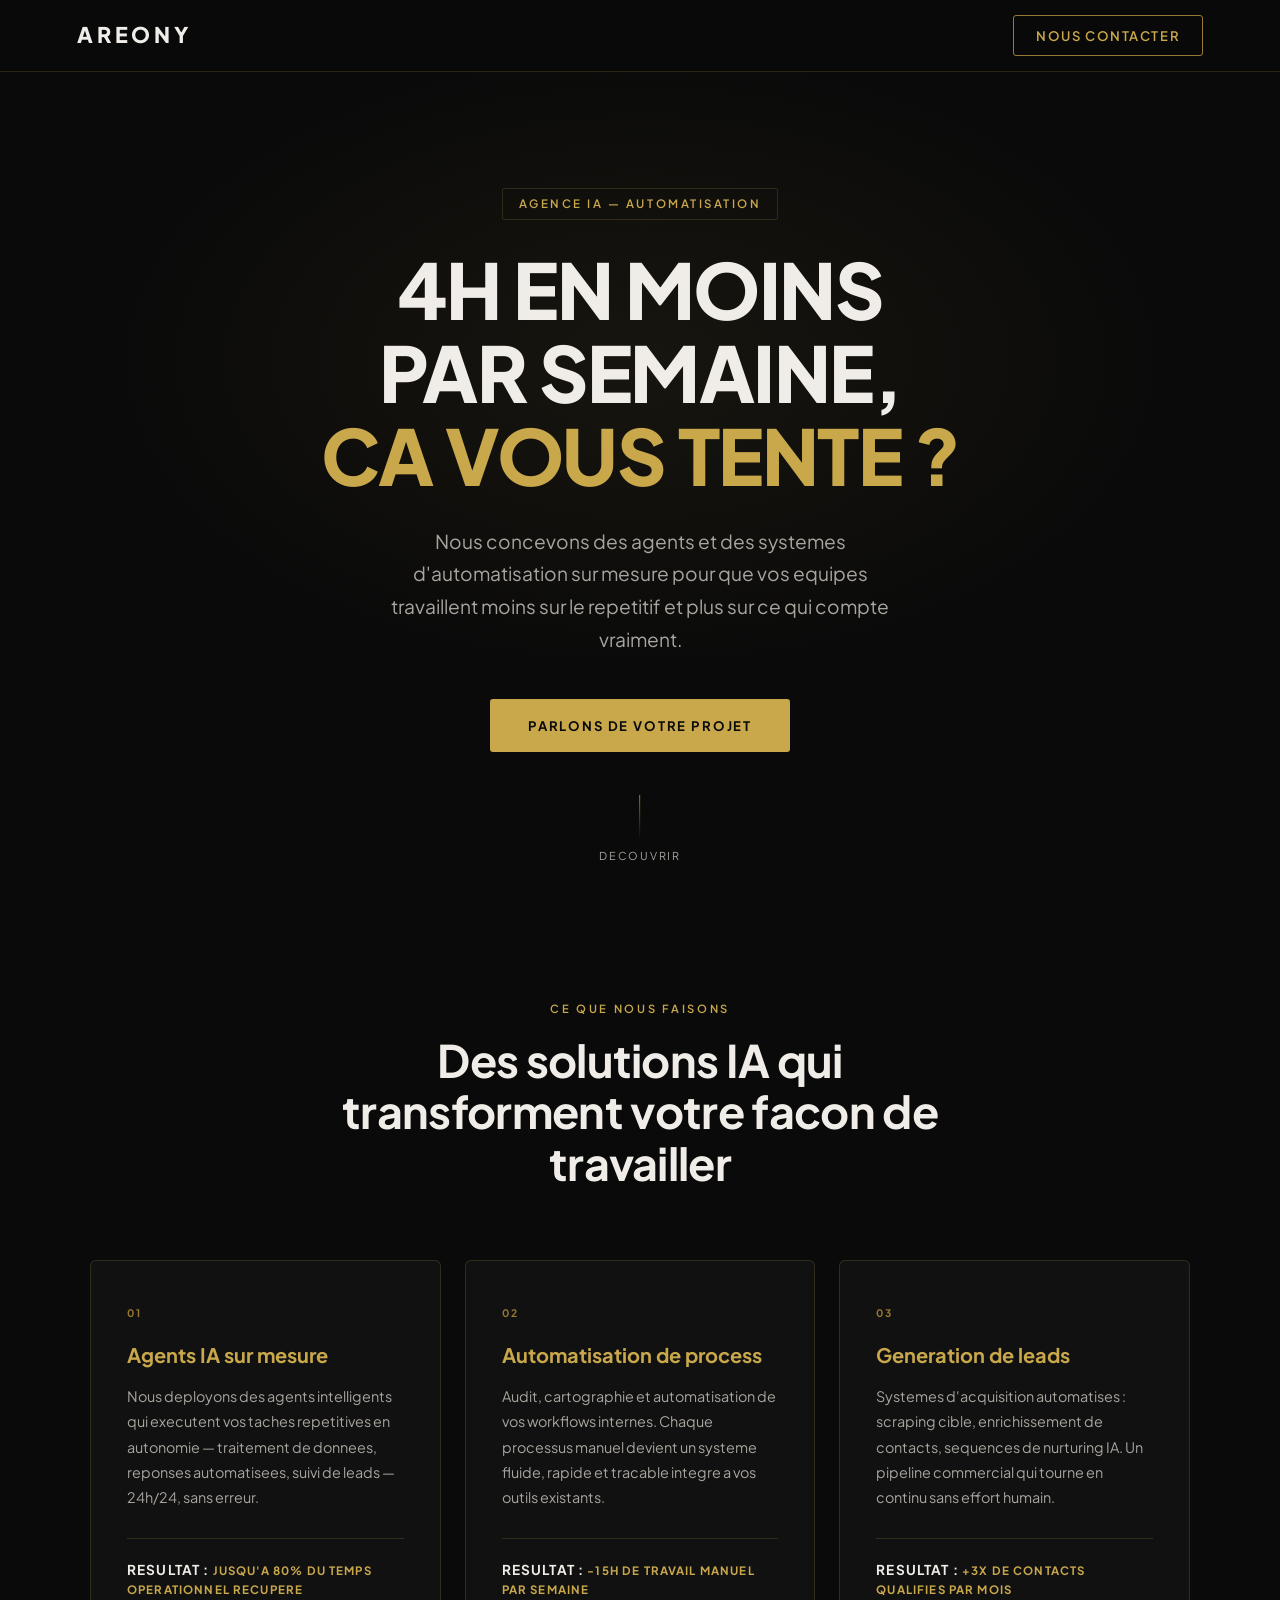
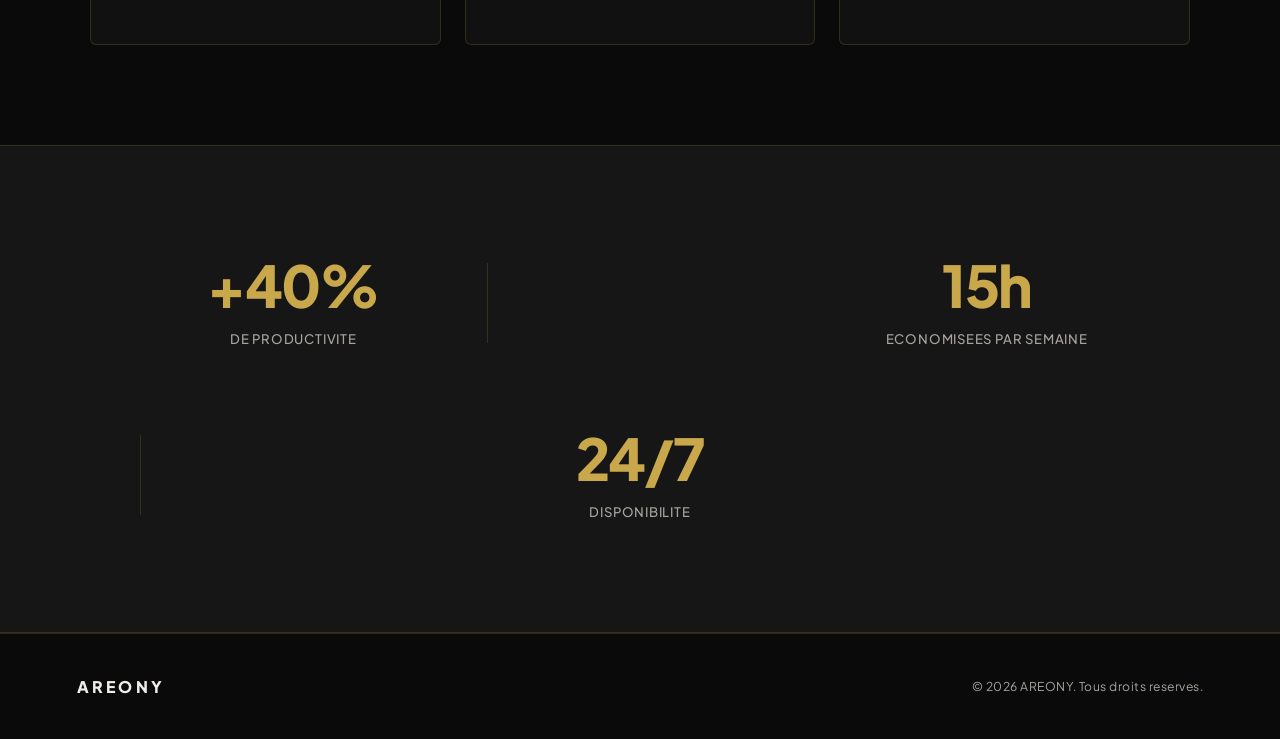
==== index.html @ 8f2124cb "Add AREONY website: homepage and contact page Two-page professional website for AREONY agency with d" ====
<!DOCTYPE html>
<html lang="fr">
<head>
  <meta charset="UTF-8" />
  <meta name="viewport" content="width=device-width, initial-scale=1.0" />
  <title>AREONY — Automatisation IA sur mesure</title>
  <link rel="preconnect" href="https://fonts.googleapis.com" />
  <link rel="preconnect" href="https://fonts.gstatic.com" crossorigin />
  <link href="https://fonts.googleapis.com/css2?family=Plus+Jakarta+Sans:wght@300;400;500;600;700;800&display=swap" rel="stylesheet" />
  <style>
    *, *::before, *::after {
      box-sizing: border-box;
      margin: 0;
      padding: 0;
    }

    :root {
      --black:      #0A0A0A;
      --black-card: #111111;
      --black-mid:  #161616;
      --gold:       #C9A84C;
      --gold-light: #DFC06A;
      --gold-dim:   #9A7A32;
      --white:      #F0EDE8;
      --white-dim:  #A8A49E;
      --border:     rgba(201,168,76,0.18);
      --font:       'Plus Jakarta Sans', sans-serif;
    }

    html { scroll-behavior: smooth; }

    body {
      background-color: var(--black);
      color: var(--white);
      font-family: var(--font);
      font-size: 16px;
      line-height: 1.6;
      -webkit-font-smoothing: antialiased;
    }

    /* ── NAVBAR ─────────────────────────────────────────── */
    .nav {
      position: fixed;
      top: 0;
      left: 0;
      right: 0;
      z-index: 100;
      display: flex;
      align-items: center;
      justify-content: space-between;
      padding: 0 6vw;
      height: 72px;
      background: rgba(10,10,10,0.92);
      backdrop-filter: blur(14px);
      -webkit-backdrop-filter: blur(14px);
      border-bottom: 1px solid var(--border);
    }

    .nav-logo {
      font-size: 1.35rem;
      font-weight: 800;
      letter-spacing: 0.18em;
      color: var(--white);
      text-decoration: none;
      text-transform: uppercase;
    }

    .nav-cta {
      font-size: 0.82rem;
      font-weight: 600;
      letter-spacing: 0.12em;
      text-transform: uppercase;
      color: var(--gold);
      text-decoration: none;
      border: 1px solid var(--gold-dim);
      padding: 9px 22px;
      border-radius: 3px;
      transition: background 0.25s, color 0.25s;
    }

    .nav-cta:hover {
      background: var(--gold);
      color: var(--black);
    }

    /* ── HERO ────────────────────────────────────────────── */
    .hero {
      min-height: 100vh;
      display: flex;
      align-items: center;
      justify-content: center;
      text-align: center;
      padding: 120px 6vw 80px;
      position: relative;
      overflow: hidden;
    }

    .hero::before {
      content: '';
      position: absolute;
      inset: 0;
      background:
        radial-gradient(ellipse 60% 50% at 50% 40%, rgba(201,168,76,0.07) 0%, transparent 70%);
      pointer-events: none;
    }

    .hero-inner {
      max-width: 860px;
      position: relative;
    }

    .hero-label {
      display: inline-block;
      font-size: 0.72rem;
      font-weight: 600;
      letter-spacing: 0.22em;
      text-transform: uppercase;
      color: var(--gold);
      margin-bottom: 28px;
      padding: 6px 16px;
      border: 1px solid var(--border);
      border-radius: 2px;
    }

    .hero-title {
      font-size: clamp(2.4rem, 6vw, 4.8rem);
      font-weight: 800;
      line-height: 1.08;
      letter-spacing: -0.02em;
      color: var(--white);
      margin-bottom: 28px;
    }

    .hero-title span {
      color: var(--gold);
    }

    .hero-sub {
      font-size: clamp(1rem, 1.8vw, 1.2rem);
      font-weight: 400;
      color: var(--white-dim);
      max-width: 540px;
      margin: 0 auto 44px;
      line-height: 1.7;
    }

    .btn-gold {
      display: inline-block;
      background: var(--gold);
      color: var(--black);
      font-family: var(--font);
      font-size: 0.82rem;
      font-weight: 700;
      letter-spacing: 0.14em;
      text-transform: uppercase;
      text-decoration: none;
      padding: 16px 38px;
      border-radius: 3px;
      border: none;
      cursor: pointer;
      transition: background 0.25s, transform 0.2s;
    }

    .btn-gold:hover {
      background: var(--gold-light);
      transform: translateY(-2px);
    }

    .hero-scroll {
      position: absolute;
      bottom: 36px;
      left: 50%;
      transform: translateX(-50%);
      display: flex;
      flex-direction: column;
      align-items: center;
      gap: 8px;
      color: var(--white-dim);
      font-size: 0.68rem;
      letter-spacing: 0.16em;
      text-transform: uppercase;
    }

    .hero-scroll-line {
      width: 1px;
      height: 44px;
      background: linear-gradient(to bottom, var(--gold-dim), transparent);
      animation: scrollPulse 1.8s ease-in-out infinite;
    }

    @keyframes scrollPulse {
      0%, 100% { opacity: 0.4; }
      50%       { opacity: 1; }
    }

    /* ── SERVICES ────────────────────────────────────────── */
    .section {
      padding: 100px 6vw;
    }

    .section-header {
      text-align: center;
      max-width: 620px;
      margin: 0 auto 72px;
    }

    .section-label {
      font-size: 0.7rem;
      font-weight: 600;
      letter-spacing: 0.24em;
      text-transform: uppercase;
      color: var(--gold);
      margin-bottom: 16px;
    }

    .section-title {
      font-size: clamp(1.8rem, 3.5vw, 2.8rem);
      font-weight: 700;
      line-height: 1.15;
      letter-spacing: -0.015em;
      color: var(--white);
    }

    .services-grid {
      display: grid;
      grid-template-columns: repeat(3, 1fr);
      gap: 24px;
      max-width: 1100px;
      margin: 0 auto;
    }

    .card {
      background: var(--black-card);
      border: 1px solid var(--border);
      border-radius: 6px;
      padding: 44px 36px;
      position: relative;
      overflow: hidden;
      transition: border-color 0.3s, transform 0.3s;
    }

    .card::before {
      content: '';
      position: absolute;
      top: 0;
      left: 0;
      right: 0;
      height: 2px;
      background: linear-gradient(to right, transparent, var(--gold), transparent);
      opacity: 0;
      transition: opacity 0.3s;
    }

    .card:hover {
      border-color: rgba(201,168,76,0.4);
      transform: translateY(-4px);
    }

    .card:hover::before {
      opacity: 1;
    }

    .card-number {
      font-size: 0.65rem;
      font-weight: 700;
      letter-spacing: 0.2em;
      color: var(--gold-dim);
      margin-bottom: 20px;
    }

    .card-title {
      font-size: 1.25rem;
      font-weight: 700;
      color: var(--gold);
      margin-bottom: 16px;
      line-height: 1.3;
    }

    .card-desc {
      font-size: 0.9rem;
      color: var(--white-dim);
      line-height: 1.75;
      margin-bottom: 28px;
    }

    .card-result {
      display: inline-block;
      font-size: 0.72rem;
      font-weight: 700;
      letter-spacing: 0.1em;
      text-transform: uppercase;
      color: var(--gold);
      border-top: 1px solid var(--border);
      padding-top: 20px;
      width: 100%;
    }

    .card-result span {
      color: var(--white);
      font-size: 0.85rem;
    }

    /* ── METRICS ─────────────────────────────────────────── */
    .metrics {
      background: var(--black-mid);
      border-top: 1px solid var(--border);
      border-bottom: 1px solid var(--border);
      padding: 90px 6vw;
    }

    .metrics-grid {
      display: grid;
      grid-template-columns: repeat(3, 1fr);
      gap: 40px;
      max-width: 1000px;
      margin: 0 auto;
      text-align: center;
    }

    .metric-item {
      padding: 20px;
    }

    .metric-value {
      font-size: clamp(2.4rem, 4.5vw, 3.8rem);
      font-weight: 800;
      color: var(--gold);
      letter-spacing: -0.03em;
      line-height: 1;
      margin-bottom: 14px;
    }

    .metric-label {
      font-size: 0.82rem;
      font-weight: 500;
      color: var(--white-dim);
      letter-spacing: 0.06em;
      text-transform: uppercase;
    }

    .metric-divider {
      width: 1px;
      background: var(--border);
      align-self: center;
      height: 80px;
    }

    /* ── FOOTER ──────────────────────────────────────────── */
    .footer {
      background: var(--black);
      border-top: 1px solid var(--border);
      padding: 40px 6vw;
      display: flex;
      align-items: center;
      justify-content: space-between;
      flex-wrap: wrap;
      gap: 16px;
    }

    .footer-logo {
      font-size: 1rem;
      font-weight: 800;
      letter-spacing: 0.2em;
      color: var(--white);
      text-transform: uppercase;
    }

    .footer-copy {
      font-size: 0.76rem;
      color: var(--white-dim);
      letter-spacing: 0.04em;
    }

    /* ── RESPONSIVE ──────────────────────────────────────── */
    @media (max-width: 900px) {
      .services-grid {
        grid-template-columns: 1fr;
        max-width: 520px;
      }

      .metrics-grid {
        grid-template-columns: 1fr;
        gap: 0;
      }

      .metric-divider {
        width: 80px;
        height: 1px;
        margin: 0 auto;
      }

      .metric-item {
        padding: 40px 20px;
      }
    }

    @media (max-width: 600px) {
      .nav {
        padding: 0 5vw;
        height: 64px;
      }

      .nav-logo {
        font-size: 1.1rem;
      }

      .section {
        padding: 72px 5vw;
      }

      .footer {
        flex-direction: column;
        text-align: center;
      }
    }
  </style>
</head>
<body>

  <!-- NAVBAR -->
  <nav class="nav">
    <a href="index.html" class="nav-logo">Areony</a>
    <a href="contact.html" class="nav-cta">Nous contacter</a>
  </nav>

  <!-- HERO -->
  <section class="hero">
    <div class="hero-inner">
      <span class="hero-label">Agence IA — Automatisation</span>
      <h1 class="hero-title">
        4H EN MOINS<br />PAR SEMAINE,<br /><span>CA VOUS TENTE ?</span>
      </h1>
      <p class="hero-sub">
        Nous concevons des agents et des systemes d'automatisation sur mesure pour que vos equipes travaillent moins sur le repetitif et plus sur ce qui compte vraiment.
      </p>
      <a href="contact.html" class="btn-gold">Parlons de votre projet</a>
    </div>
    <div class="hero-scroll">
      <div class="hero-scroll-line"></div>
      <span>Decouvrir</span>
    </div>
  </section>

  <!-- SERVICES -->
  <section class="section">
    <div class="section-header">
      <p class="section-label">Ce que nous faisons</p>
      <h2 class="section-title">Des solutions IA qui transforment votre facon de travailler</h2>
    </div>
    <div class="services-grid">

      <div class="card">
        <p class="card-number">01</p>
        <h3 class="card-title">Agents IA sur mesure</h3>
        <p class="card-desc">Nous deployons des agents intelligents qui executent vos taches repetitives en autonomie — traitement de donnees, reponses automatisees, suivi de leads — 24h/24, sans erreur.</p>
        <div class="card-result"><span>Resultat :</span> jusqu'a 80% du temps operationnel recupere</div>
      </div>

      <div class="card">
        <p class="card-number">02</p>
        <h3 class="card-title">Automatisation de process</h3>
        <p class="card-desc">Audit, cartographie et automatisation de vos workflows internes. Chaque processus manuel devient un systeme fluide, rapide et tracable integre a vos outils existants.</p>
        <div class="card-result"><span>Resultat :</span> -15h de travail manuel par semaine</div>
      </div>

      <div class="card">
        <p class="card-number">03</p>
        <h3 class="card-title">Generation de leads</h3>
        <p class="card-desc">Systemes d'acquisition automatises : scraping cible, enrichissement de contacts, sequences de nurturing IA. Un pipeline commercial qui tourne en continu sans effort humain.</p>
        <div class="card-result"><span>Resultat :</span> +3x de contacts qualifies par mois</div>
      </div>

    </div>
  </section>

  <!-- METRICS -->
  <div class="metrics">
    <div class="metrics-grid">
      <div class="metric-item">
        <div class="metric-value">+40%</div>
        <div class="metric-label">de productivite</div>
      </div>
      <div class="metric-divider"></div>
      <div class="metric-item">
        <div class="metric-value">15h</div>
        <div class="metric-label">economisees par semaine</div>
      </div>
      <div class="metric-divider"></div>
      <div class="metric-item">
        <div class="metric-value">24/7</div>
        <div class="metric-label">disponibilite</div>
      </div>
    </div>
  </div>

  <!-- FOOTER -->
  <footer class="footer">
    <span class="footer-logo">Areony</span>
    <span class="footer-copy">&copy; 2026 AREONY. Tous droits reserves.</span>
  </footer>

</body>
</html>
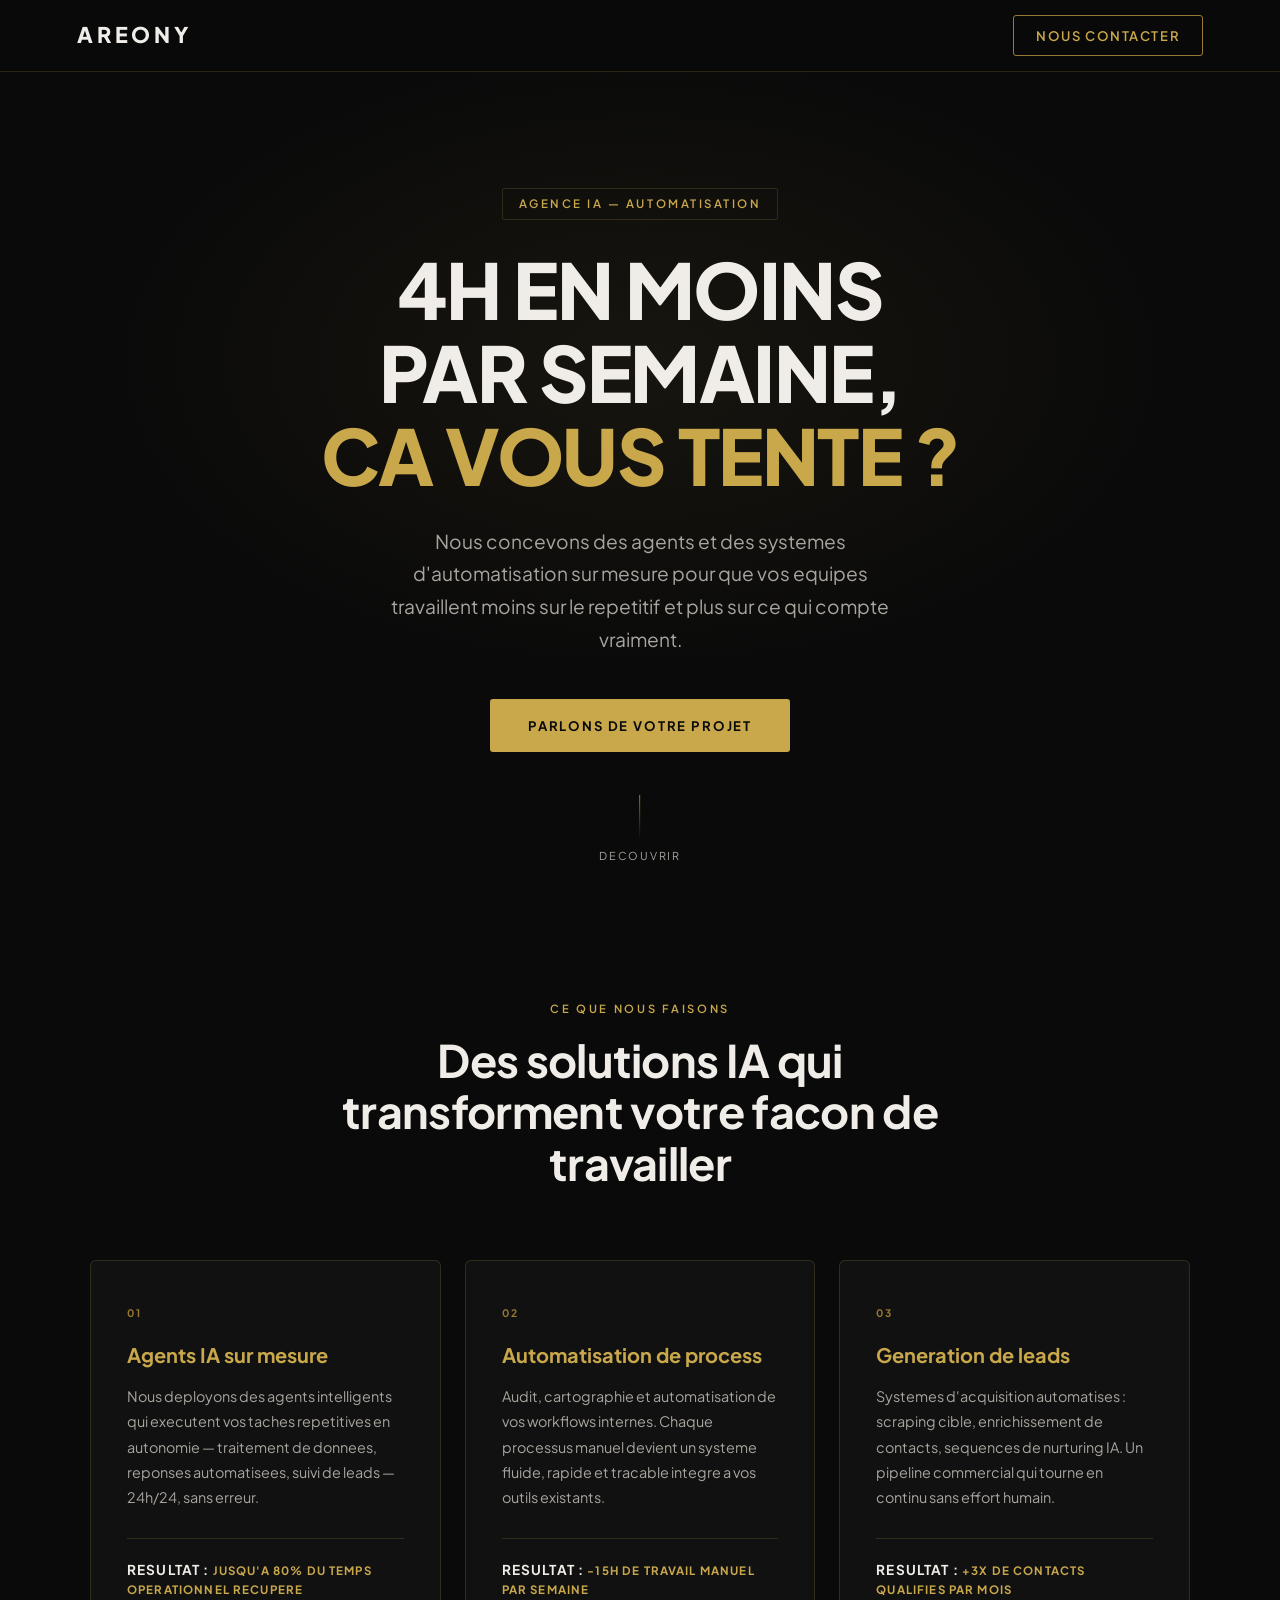
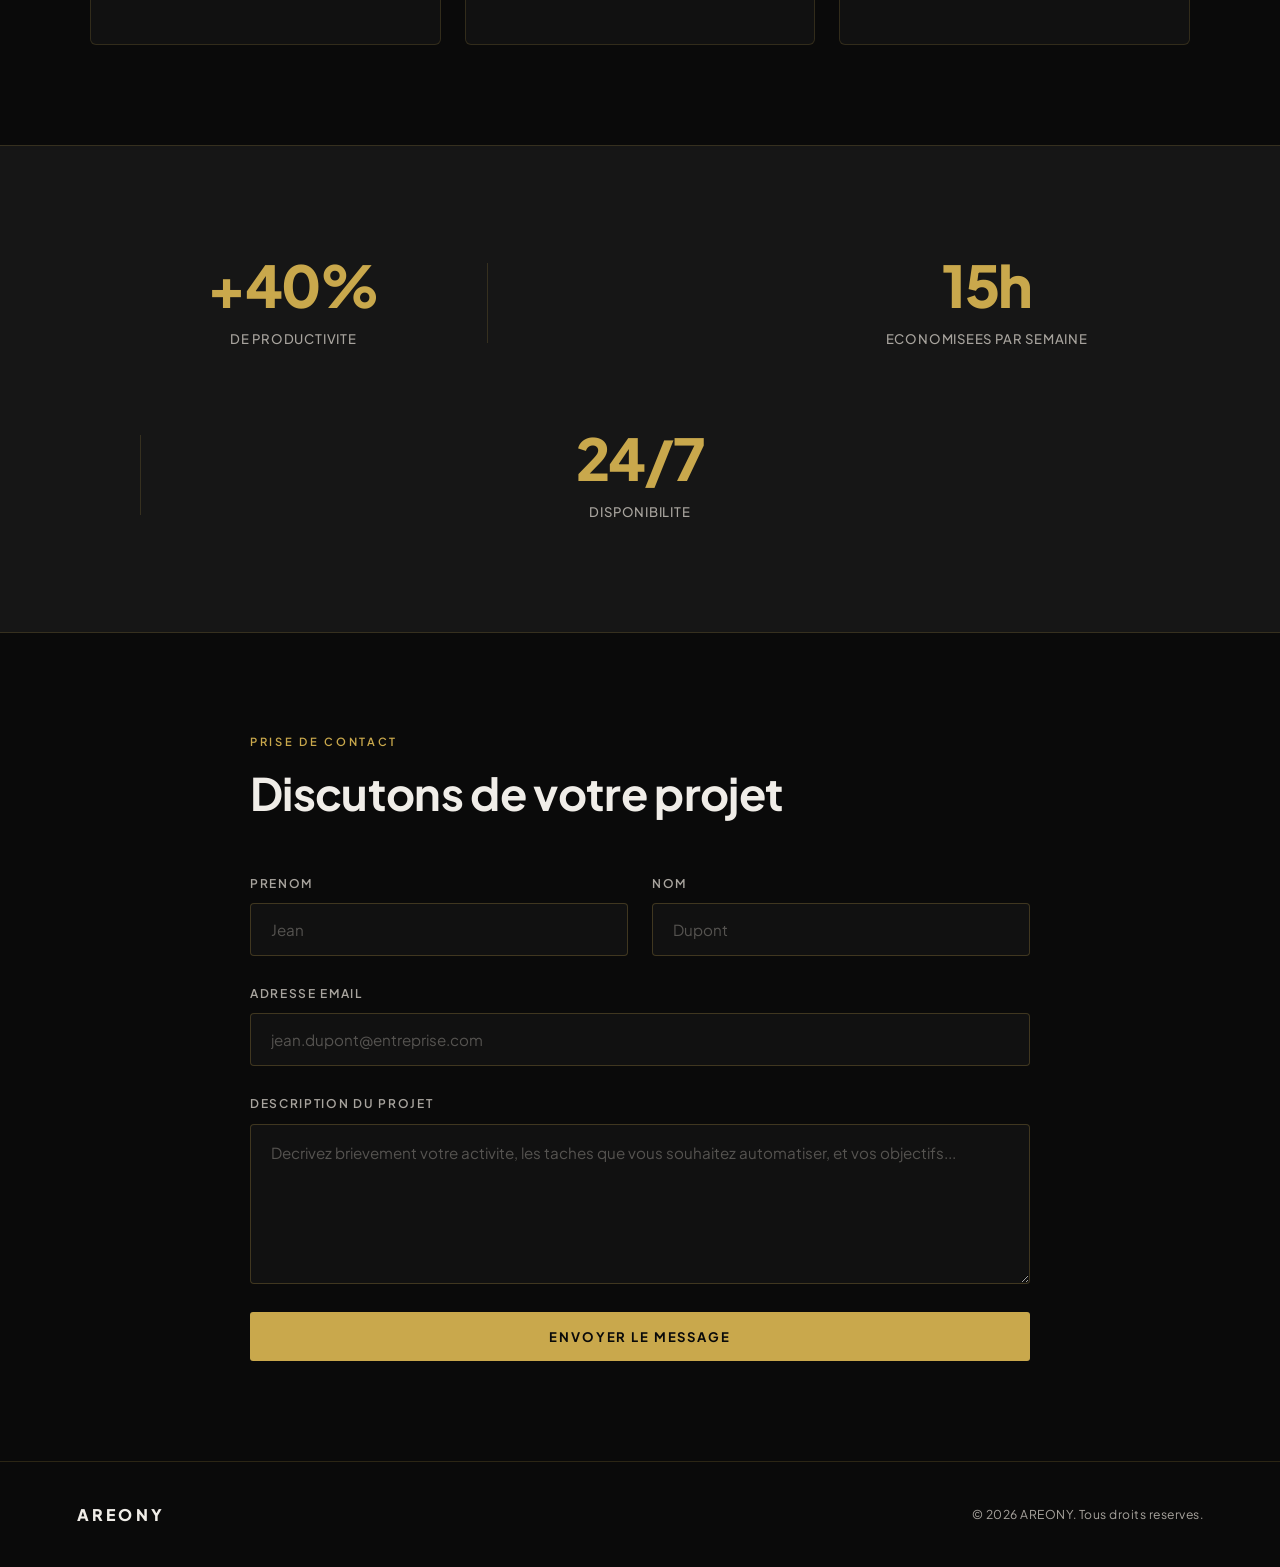
==== commit 36f45266: "Add contact form section to homepage Adds "Discutons de votre projet" form at the bottom of index.ht" ====
--- a/index.html
+++ b/index.html
@@ -394,6 +394,153 @@
       }
     }
 
+    /* ── CONTACT FORM SECTION ───────────────────────────── */
+    .contact-home {
+      padding: 100px 6vw;
+      display: flex;
+      justify-content: center;
+    }
+
+    .contact-home-inner {
+      width: 100%;
+      max-width: 780px;
+    }
+
+    .contact-home-header {
+      margin-bottom: 56px;
+    }
+
+    .home-form {
+      display: flex;
+      flex-direction: column;
+      gap: 28px;
+    }
+
+    .home-form-row {
+      display: grid;
+      grid-template-columns: 1fr 1fr;
+      gap: 24px;
+    }
+
+    .home-form-group {
+      display: flex;
+      flex-direction: column;
+      gap: 10px;
+    }
+
+    .home-form-label {
+      font-size: 0.75rem;
+      font-weight: 600;
+      letter-spacing: 0.14em;
+      text-transform: uppercase;
+      color: var(--white-dim);
+    }
+
+    .home-form-input,
+    .home-form-textarea {
+      background: #111111;
+      border: 1px solid rgba(201,168,76,0.25);
+      border-radius: 4px;
+      color: var(--white);
+      font-family: var(--font);
+      font-size: 0.95rem;
+      font-weight: 400;
+      padding: 16px 20px;
+      outline: none;
+      transition: border-color 0.25s, box-shadow 0.25s;
+      width: 100%;
+      -webkit-appearance: none;
+    }
+
+    .home-form-input::placeholder,
+    .home-form-textarea::placeholder {
+      color: rgba(168,164,158,0.45);
+    }
+
+    .home-form-input:focus,
+    .home-form-textarea:focus {
+      border-color: var(--gold);
+      box-shadow: 0 0 0 3px rgba(201,168,76,0.08);
+    }
+
+    .home-form-input.error,
+    .home-form-textarea.error {
+      border-color: #c0392b;
+    }
+
+    .home-form-textarea {
+      resize: vertical;
+      min-height: 160px;
+      line-height: 1.6;
+    }
+
+    .home-form-error-msg {
+      font-size: 0.72rem;
+      color: #e74c3c;
+      margin-top: -6px;
+      display: none;
+    }
+
+    .home-form-group.has-error .home-form-error-msg {
+      display: block;
+    }
+
+    .home-confirmation {
+      display: none;
+      text-align: center;
+      padding: 64px 40px;
+      background: #111111;
+      border: 1px solid rgba(201,168,76,0.18);
+      border-radius: 6px;
+      position: relative;
+      overflow: hidden;
+    }
+
+    .home-confirmation::before {
+      content: '';
+      position: absolute;
+      top: 0; left: 0; right: 0;
+      height: 2px;
+      background: linear-gradient(to right, transparent, var(--gold), transparent);
+    }
+
+    .home-confirmation.visible { display: block; }
+
+    .home-confirmation-icon {
+      width: 56px;
+      height: 56px;
+      border: 2px solid var(--gold);
+      border-radius: 50%;
+      display: flex;
+      align-items: center;
+      justify-content: center;
+      margin: 0 auto 28px;
+    }
+
+    .home-confirmation-icon svg {
+      width: 24px; height: 24px;
+      stroke: var(--gold); fill: none;
+      stroke-width: 2.5;
+      stroke-linecap: round;
+      stroke-linejoin: round;
+    }
+
+    .home-confirmation-title {
+      font-size: 1.6rem;
+      font-weight: 700;
+      color: var(--white);
+      margin-bottom: 14px;
+      letter-spacing: -0.01em;
+    }
+
+    .home-confirmation-text {
+      font-size: 0.95rem;
+      color: var(--white-dim);
+      line-height: 1.7;
+      max-width: 380px;
+      margin: 0 auto;
+    }
+
     @media (max-width: 600px) {
       .nav {
         padding: 0 5vw;
@@ -406,6 +553,19 @@
 
       .section {
         padding: 72px 5vw;
+      }
+
+      .contact-home {
+        padding: 72px 5vw;
+      }
+
+      .home-form-row {
+        grid-template-columns: 1fr;
+      }
+
+      .btn-gold-submit {
+        width: 100%;
+        text-align: center;
       }
 
       .footer {
@@ -493,11 +653,151 @@
     </div>
   </div>
 
+  <!-- CONTACT FORM -->
+  <section class="contact-home">
+    <div class="contact-home-inner">
+
+      <div class="contact-home-header">
+        <p class="section-label">Prise de contact</p>
+        <h2 class="section-title">Discutons de votre projet</h2>
+      </div>
+
+      <form class="home-form" id="homeContactForm" novalidate>
+
+        <div class="home-form-row">
+          <div class="home-form-group" id="hgroup-prenom">
+            <label class="home-form-label" for="h-prenom">Prenom</label>
+            <input class="home-form-input" type="text" id="h-prenom" name="prenom" placeholder="Jean" autocomplete="given-name" />
+            <span class="home-form-error-msg">Ce champ est obligatoire.</span>
+          </div>
+          <div class="home-form-group" id="hgroup-nom">
+            <label class="home-form-label" for="h-nom">Nom</label>
+            <input class="home-form-input" type="text" id="h-nom" name="nom" placeholder="Dupont" autocomplete="family-name" />
+            <span class="home-form-error-msg">Ce champ est obligatoire.</span>
+          </div>
+        </div>
+
+        <div class="home-form-group" id="hgroup-email">
+          <label class="home-form-label" for="h-email">Adresse email</label>
+          <input class="home-form-input" type="email" id="h-email" name="email" placeholder="jean.dupont@entreprise.com" autocomplete="email" />
+          <span class="home-form-error-msg" id="h-email-error-msg">Veuillez entrer une adresse email valide.</span>
+        </div>
+
+        <div class="home-form-group" id="hgroup-projet">
+          <label class="home-form-label" for="h-projet">Description du projet</label>
+          <textarea class="home-form-textarea" id="h-projet" name="projet" placeholder="Decrivez brievement votre activite, les taches que vous souhaitez automatiser, et vos objectifs..."></textarea>
+          <span class="home-form-error-msg">Ce champ est obligatoire.</span>
+        </div>
+
+        <button type="submit" class="btn-gold btn-gold-submit" id="homeSubmitBtn">Envoyer le message</button>
+
+      </form>
+
+      <div class="home-confirmation" id="homeConfirmation">
+        <div class="home-confirmation-icon">
+          <svg viewBox="0 0 24 24"><polyline points="20 6 9 17 4 12"></polyline></svg>
+        </div>
+        <h3 class="home-confirmation-title">Message envoye</h3>
+        <p class="home-confirmation-text">Merci pour votre message. Nous avons bien recu votre demande et vous repondrons dans les 24 heures.</p>
+      </div>
+
+    </div>
+  </section>
+
   <!-- FOOTER -->
   <footer class="footer">
     <span class="footer-logo">Areony</span>
     <span class="footer-copy">&copy; 2026 AREONY. Tous droits reserves.</span>
   </footer>
 
+  <script>
+    var FORMSPREE_HOME = 'https://formspree.io/f/xvzdeove';
+
+    var homeForm        = document.getElementById('homeContactForm');
+    var homeSubmitBtn   = document.getElementById('homeSubmitBtn');
+    var homeConfirmation = document.getElementById('homeConfirmation');
+
+    function hField(id) { return document.getElementById('h-' + id); }
+    function hGroup(id) { return document.getElementById('hgroup-' + id); }
+
+    function hValidateEmail(val) {
+      return /^[^\s@]+@[^\s@]+\.[^\s@]+$/.test(val);
+    }
+
+    function hClearErrors() {
+      ['prenom','nom','email','projet'].forEach(function(id) {
+        var g = hGroup(id); var f = hField(id);
+        if (g) g.classList.remove('has-error');
+        if (f) f.classList.remove('error');
+      });
+    }
+
+    function hShowError(id, msg) {
+      var g = hGroup(id); var f = hField(id);
+      if (g) g.classList.add('has-error');
+      if (f) f.classList.add('error');
+      if (msg) {
+        var el = document.getElementById('h-' + id + '-error-msg');
+        if (el) el.textContent = msg;
+      }
+    }
+
+    function hValidate() {
+      var valid = true;
+      if (!hField('prenom').value.trim()) { hShowError('prenom'); valid = false; }
+      if (!hField('nom').value.trim())    { hShowError('nom');    valid = false; }
+      var emailVal = hField('email').value.trim();
+      if (!emailVal || !hValidateEmail(emailVal)) {
+        hShowError('email', 'Veuillez entrer une adresse email valide.');
+        valid = false;
+      }
+      if (!hField('projet').value.trim()) { hShowError('projet'); valid = false; }
+      return valid;
+    }
+
+    homeForm.addEventListener('submit', function(e) {
+      e.preventDefault();
+      hClearErrors();
+      if (!hValidate()) return;
+
+      homeSubmitBtn.disabled = true;
+      homeSubmitBtn.textContent = 'Envoi en cours...';
+
+      fetch(FORMSPREE_HOME, {
+        method: 'POST',
+        headers: { 'Content-Type': 'application/json', 'Accept': 'application/json' },
+        body: JSON.stringify({
+          prenom:  hField('prenom').value.trim(),
+          nom:     hField('nom').value.trim(),
+          email:   hField('email').value.trim(),
+          message: hField('projet').value.trim()
+        })
+      })
+      .then(function(res) {
+        if (res.ok) {
+          homeForm.style.display = 'none';
+          homeConfirmation.classList.add('visible');
+        } else {
+          return res.json().then(function(d) { throw new Error(d.error || 'Erreur serveur'); });
+        }
+      })
+      .catch(function(err) {
+        homeSubmitBtn.disabled = false;
+        homeSubmitBtn.textContent = 'Envoyer le message';
+        alert('Une erreur est survenue. Veuillez reessayer.');
+        console.error(err);
+      });
+    });
+
+    ['prenom','nom','email','projet'].forEach(function(id) {
+      var f = hField(id);
+      if (!f) return;
+      f.addEventListener('input', function() {
+        hGroup(id).classList.remove('has-error');
+        f.classList.remove('error');
+      });
+    });
+  </script>
+
 </body>
 </html>
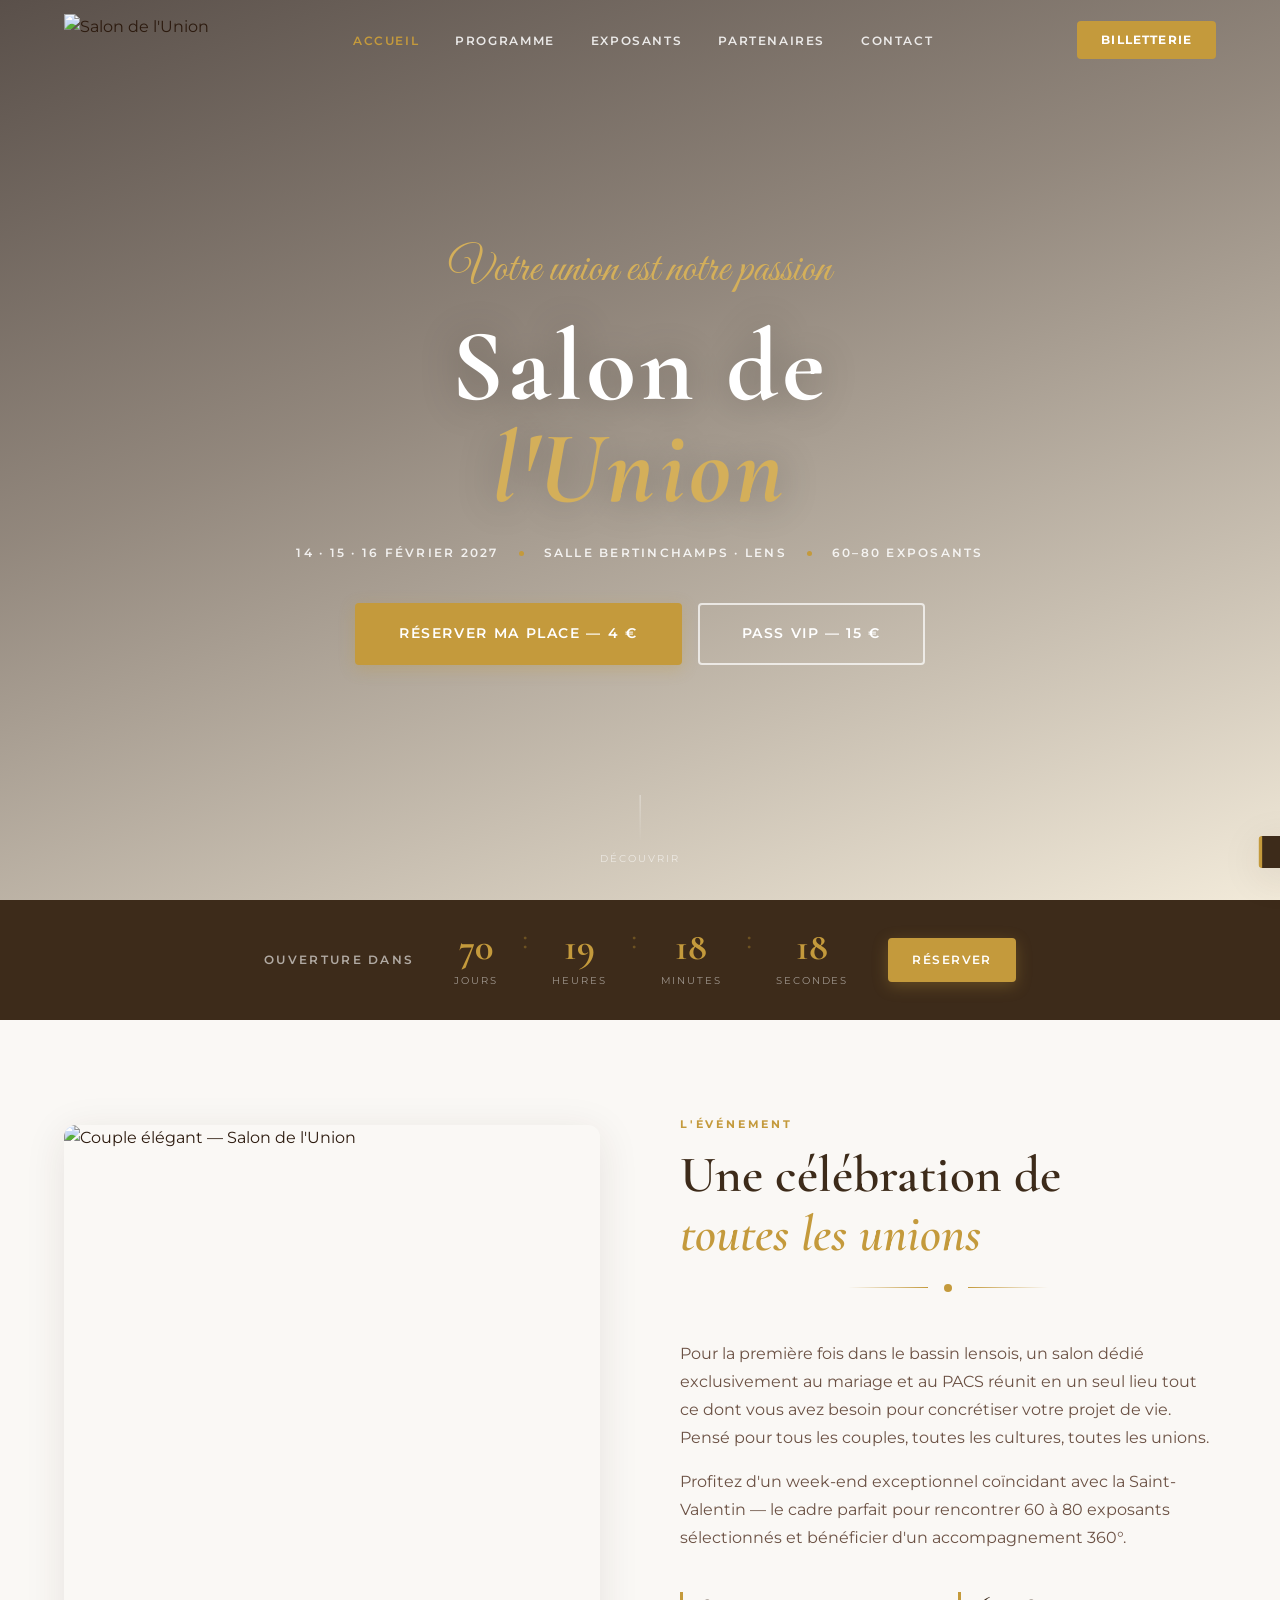
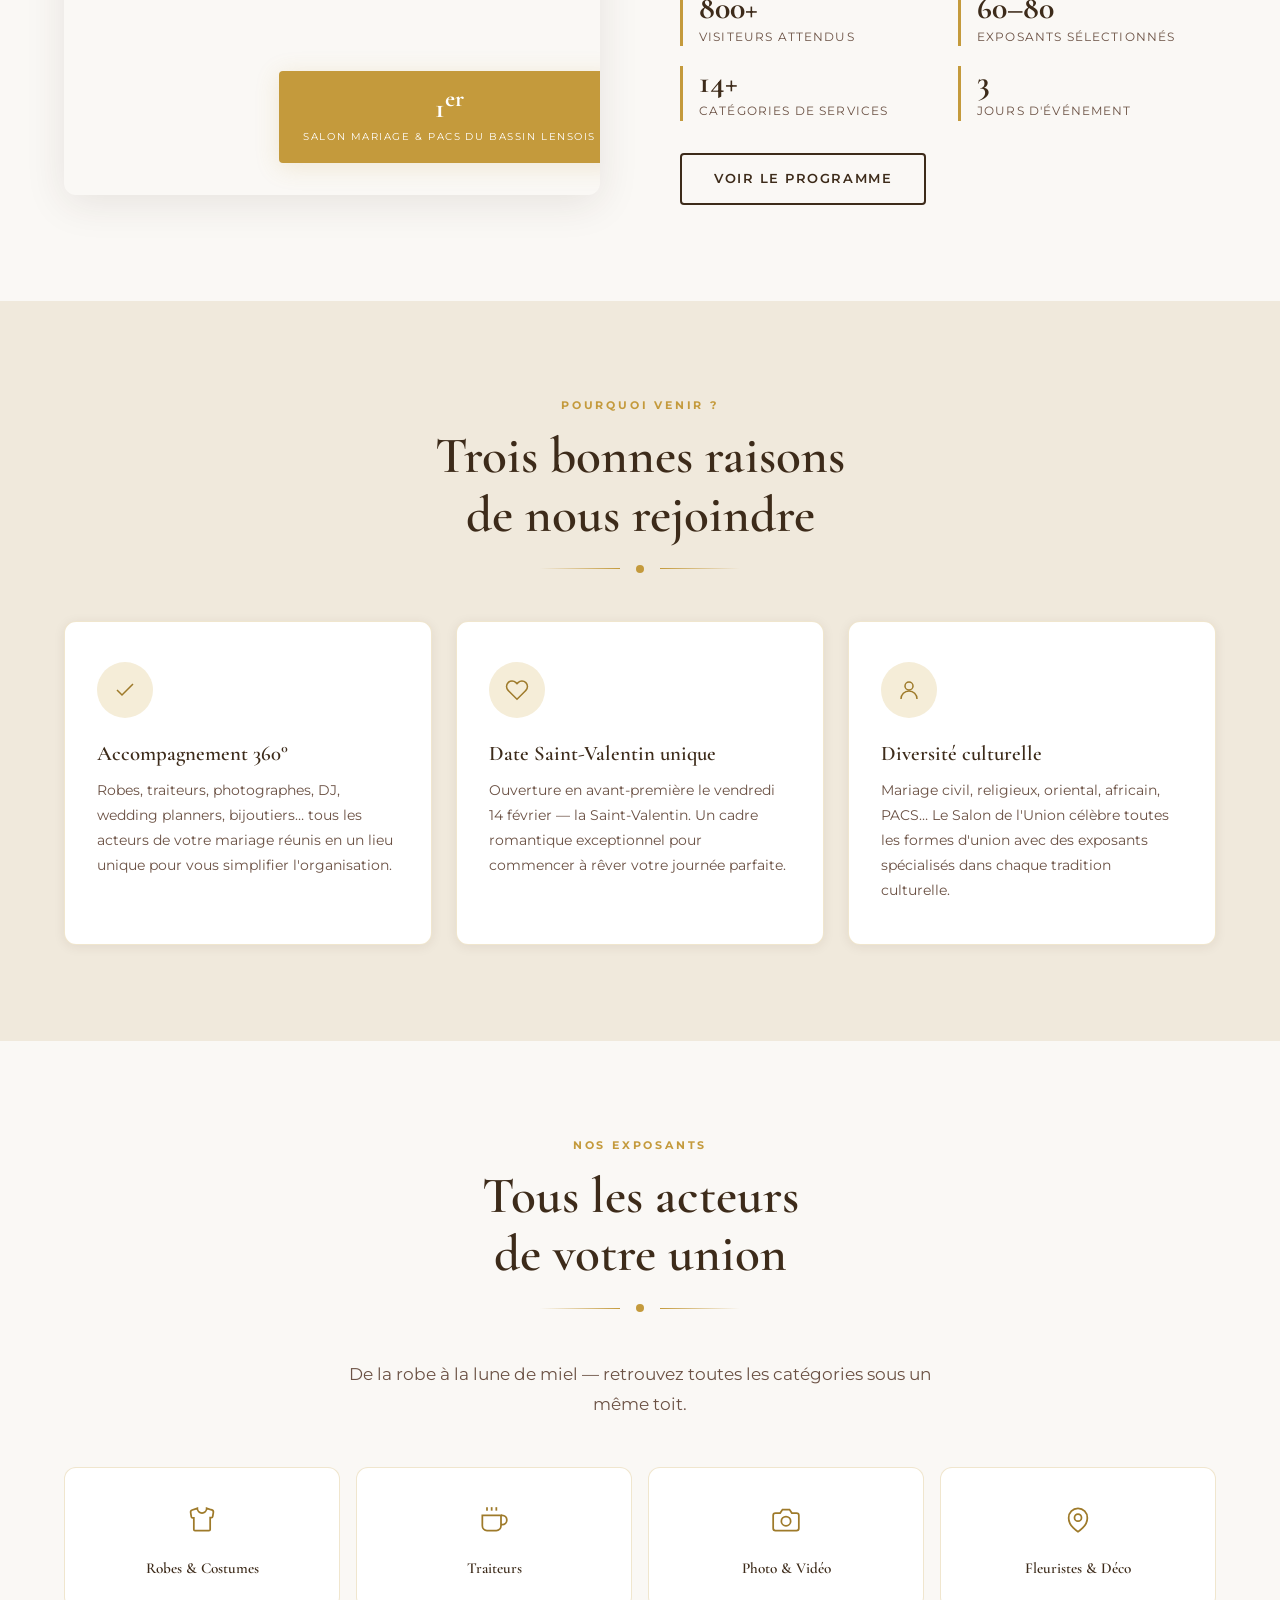
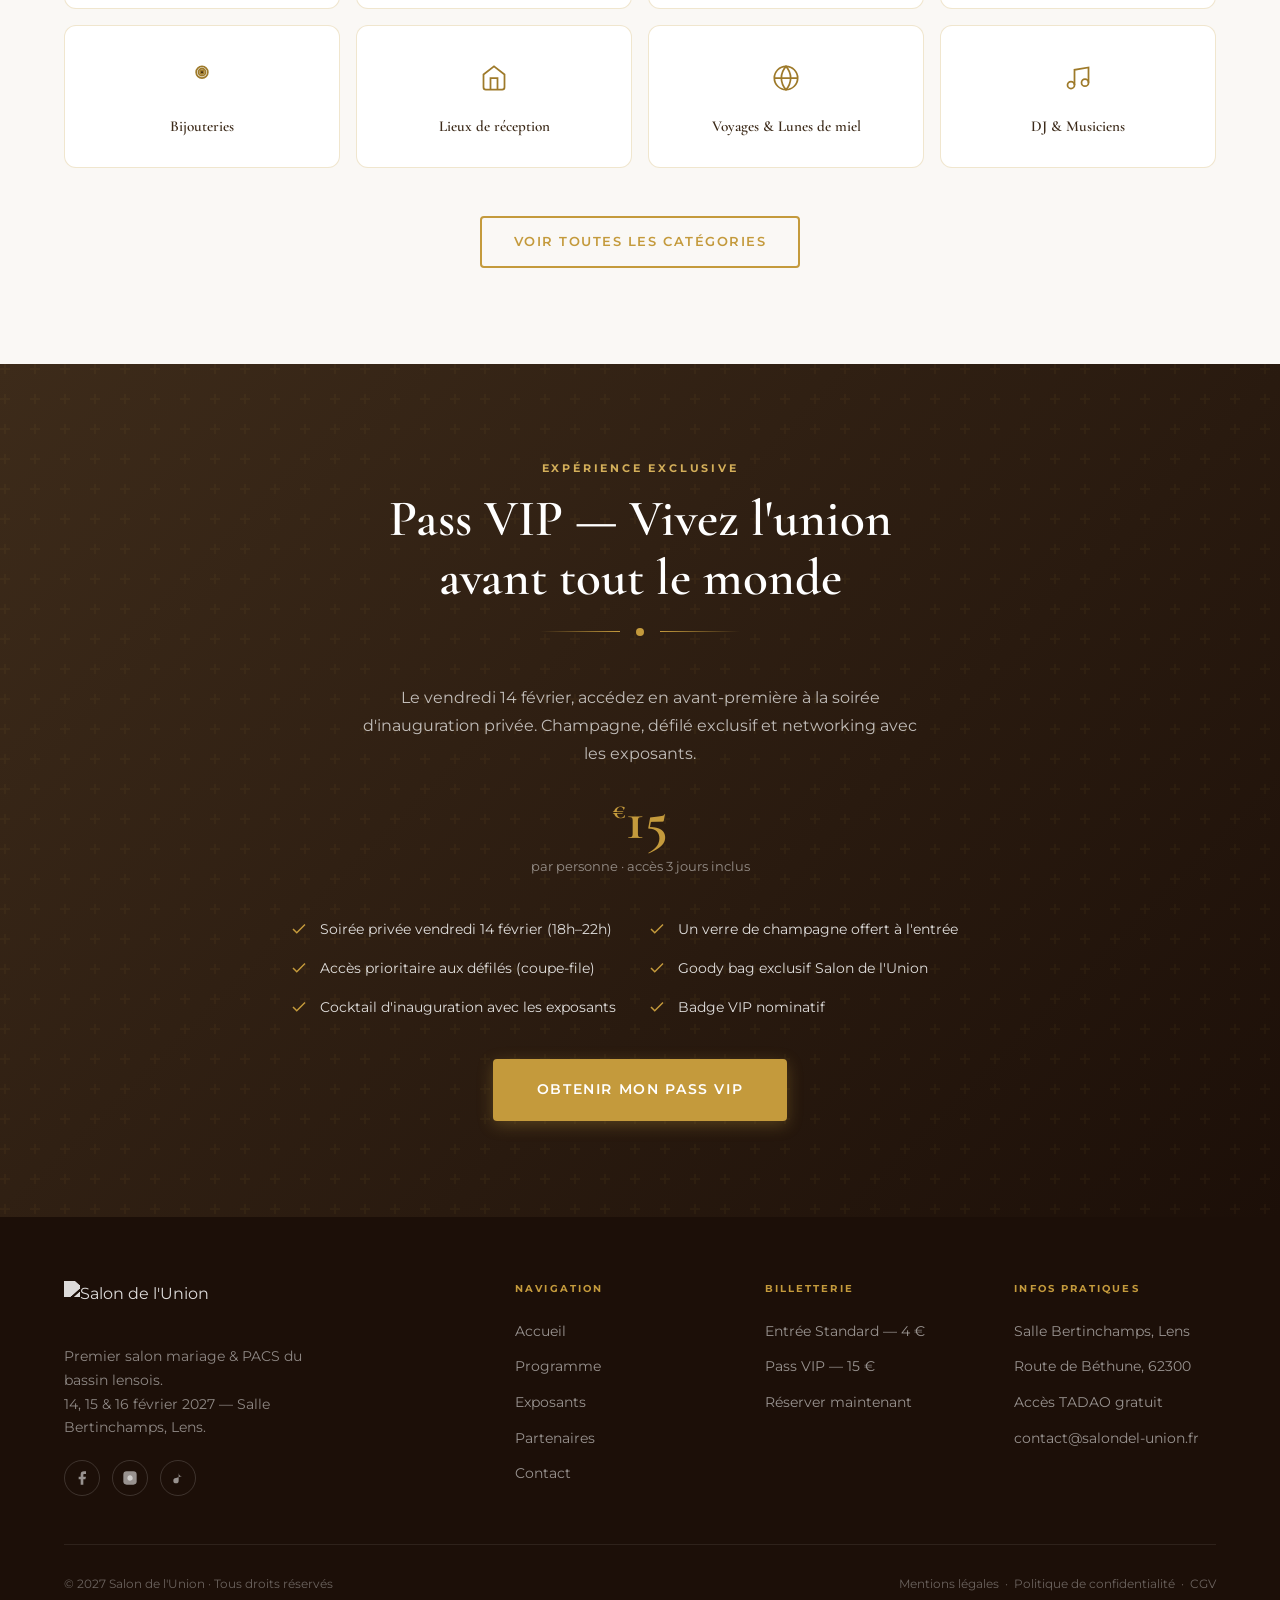
==== commit 1e5013f5: "Add Salon de l'Union full website — 8 pages + design system Complete wedding & PACS salon website fo" ====
--- a/index.html
+++ b/index.html
@@ -3,801 +3,329 @@
 <head>
   <meta charset="UTF-8" />
   <meta name="viewport" content="width=device-width, initial-scale=1.0" />
-  <title>AREONY — Automatisation IA sur mesure</title>
-  <link rel="preconnect" href="https://fonts.googleapis.com" />
-  <link rel="preconnect" href="https://fonts.gstatic.com" crossorigin />
-  <link href="https://fonts.googleapis.com/css2?family=Plus+Jakarta+Sans:wght@300;400;500;600;700;800&display=swap" rel="stylesheet" />
-  <style>
-    *, *::before, *::after {
-      box-sizing: border-box;
-      margin: 0;
-      padding: 0;
-    }
-
-    :root {
-      --black:      #0A0A0A;
-      --black-card: #111111;
-      --black-mid:  #161616;
-      --gold:       #C9A84C;
-      --gold-light: #DFC06A;
-      --gold-dim:   #9A7A32;
-      --white:      #F0EDE8;
-      --white-dim:  #A8A49E;
-      --border:     rgba(201,168,76,0.18);
-      --font:       'Plus Jakarta Sans', sans-serif;
-    }
-
-    html { scroll-behavior: smooth; }
-
-    body {
-      background-color: var(--black);
-      color: var(--white);
-      font-family: var(--font);
-      font-size: 16px;
-      line-height: 1.6;
-      -webkit-font-smoothing: antialiased;
-    }
-
-    /* ── NAVBAR ─────────────────────────────────────────── */
-    .nav {
-      position: fixed;
-      top: 0;
-      left: 0;
-      right: 0;
-      z-index: 100;
-      display: flex;
-      align-items: center;
-      justify-content: space-between;
-      padding: 0 6vw;
-      height: 72px;
-      background: rgba(10,10,10,0.92);
-      backdrop-filter: blur(14px);
-      -webkit-backdrop-filter: blur(14px);
-      border-bottom: 1px solid var(--border);
-    }
-
-    .nav-logo {
-      font-size: 1.35rem;
-      font-weight: 800;
-      letter-spacing: 0.18em;
-      color: var(--white);
-      text-decoration: none;
-      text-transform: uppercase;
-    }
-
-    .nav-cta {
-      font-size: 0.82rem;
-      font-weight: 600;
-      letter-spacing: 0.12em;
-      text-transform: uppercase;
-      color: var(--gold);
-      text-decoration: none;
-      border: 1px solid var(--gold-dim);
-      padding: 9px 22px;
-      border-radius: 3px;
-      transition: background 0.25s, color 0.25s;
-    }
-
-    .nav-cta:hover {
-      background: var(--gold);
-      color: var(--black);
-    }
-
-    /* ── HERO ────────────────────────────────────────────── */
-    .hero {
-      min-height: 100vh;
-      display: flex;
-      align-items: center;
-      justify-content: center;
-      text-align: center;
-      padding: 120px 6vw 80px;
-      position: relative;
-      overflow: hidden;
-    }
-
-    .hero::before {
-      content: '';
-      position: absolute;
-      inset: 0;
-      background:
-        radial-gradient(ellipse 60% 50% at 50% 40%, rgba(201,168,76,0.07) 0%, transparent 70%);
-      pointer-events: none;
-    }
-
-    .hero-inner {
-      max-width: 860px;
-      position: relative;
-    }
-
-    .hero-label {
-      display: inline-block;
-      font-size: 0.72rem;
-      font-weight: 600;
-      letter-spacing: 0.22em;
-      text-transform: uppercase;
-      color: var(--gold);
-      margin-bottom: 28px;
-      padding: 6px 16px;
-      border: 1px solid var(--border);
-      border-radius: 2px;
-    }
-
-    .hero-title {
-      font-size: clamp(2.4rem, 6vw, 4.8rem);
-      font-weight: 800;
-      line-height: 1.08;
-      letter-spacing: -0.02em;
-      color: var(--white);
-      margin-bottom: 28px;
-    }
-
-    .hero-title span {
-      color: var(--gold);
-    }
-
-    .hero-sub {
-      font-size: clamp(1rem, 1.8vw, 1.2rem);
-      font-weight: 400;
-      color: var(--white-dim);
-      max-width: 540px;
-      margin: 0 auto 44px;
-      line-height: 1.7;
-    }
-
-    .btn-gold {
-      display: inline-block;
-      background: var(--gold);
-      color: var(--black);
-      font-family: var(--font);
-      font-size: 0.82rem;
-      font-weight: 700;
-      letter-spacing: 0.14em;
-      text-transform: uppercase;
-      text-decoration: none;
-      padding: 16px 38px;
-      border-radius: 3px;
-      border: none;
-      cursor: pointer;
-      transition: background 0.25s, transform 0.2s;
-    }
-
-    .btn-gold:hover {
-      background: var(--gold-light);
-      transform: translateY(-2px);
-    }
-
-    .hero-scroll {
-      position: absolute;
-      bottom: 36px;
-      left: 50%;
-      transform: translateX(-50%);
-      display: flex;
-      flex-direction: column;
-      align-items: center;
-      gap: 8px;
-      color: var(--white-dim);
-      font-size: 0.68rem;
-      letter-spacing: 0.16em;
-      text-transform: uppercase;
-    }
-
-    .hero-scroll-line {
-      width: 1px;
-      height: 44px;
-      background: linear-gradient(to bottom, var(--gold-dim), transparent);
-      animation: scrollPulse 1.8s ease-in-out infinite;
-    }
-
-    @keyframes scrollPulse {
-      0%, 100% { opacity: 0.4; }
-      50%       { opacity: 1; }
-    }
-
-    /* ── SERVICES ────────────────────────────────────────── */
-    .section {
-      padding: 100px 6vw;
-    }
-
-    .section-header {
-      text-align: center;
-      max-width: 620px;
-      margin: 0 auto 72px;
-    }
-
-    .section-label {
-      font-size: 0.7rem;
-      font-weight: 600;
-      letter-spacing: 0.24em;
-      text-transform: uppercase;
-      color: var(--gold);
-      margin-bottom: 16px;
-    }
-
-    .section-title {
-      font-size: clamp(1.8rem, 3.5vw, 2.8rem);
-      font-weight: 700;
-      line-height: 1.15;
-      letter-spacing: -0.015em;
-      color: var(--white);
-    }
-
-    .services-grid {
-      display: grid;
-      grid-template-columns: repeat(3, 1fr);
-      gap: 24px;
-      max-width: 1100px;
-      margin: 0 auto;
-    }
-
-    .card {
-      background: var(--black-card);
-      border: 1px solid var(--border);
-      border-radius: 6px;
-      padding: 44px 36px;
-      position: relative;
-      overflow: hidden;
-      transition: border-color 0.3s, transform 0.3s;
-    }
-
-    .card::before {
-      content: '';
-      position: absolute;
-      top: 0;
-      left: 0;
-      right: 0;
-      height: 2px;
-      background: linear-gradient(to right, transparent, var(--gold), transparent);
-      opacity: 0;
-      transition: opacity 0.3s;
-    }
-
-    .card:hover {
-      border-color: rgba(201,168,76,0.4);
-      transform: translateY(-4px);
-    }
-
-    .card:hover::before {
-      opacity: 1;
-    }
-
-    .card-number {
-      font-size: 0.65rem;
-      font-weight: 700;
-      letter-spacing: 0.2em;
-      color: var(--gold-dim);
-      margin-bottom: 20px;
-    }
-
-    .card-title {
-      font-size: 1.25rem;
-      font-weight: 700;
-      color: var(--gold);
-      margin-bottom: 16px;
-      line-height: 1.3;
-    }
-
-    .card-desc {
-      font-size: 0.9rem;
-      color: var(--white-dim);
-      line-height: 1.75;
-      margin-bottom: 28px;
-    }
-
-    .card-result {
-      display: inline-block;
-      font-size: 0.72rem;
-      font-weight: 700;
-      letter-spacing: 0.1em;
-      text-transform: uppercase;
-      color: var(--gold);
-      border-top: 1px solid var(--border);
-      padding-top: 20px;
-      width: 100%;
-    }
-
-    .card-result span {
-      color: var(--white);
-      font-size: 0.85rem;
-    }
-
-    /* ── METRICS ─────────────────────────────────────────── */
-    .metrics {
-      background: var(--black-mid);
-      border-top: 1px solid var(--border);
-      border-bottom: 1px solid var(--border);
-      padding: 90px 6vw;
-    }
-
-    .metrics-grid {
-      display: grid;
-      grid-template-columns: repeat(3, 1fr);
-      gap: 40px;
-      max-width: 1000px;
-      margin: 0 auto;
-      text-align: center;
-    }
-
-    .metric-item {
-      padding: 20px;
-    }
-
-    .metric-value {
-      font-size: clamp(2.4rem, 4.5vw, 3.8rem);
-      font-weight: 800;
-      color: var(--gold);
-      letter-spacing: -0.03em;
-      line-height: 1;
-      margin-bottom: 14px;
-    }
-
-    .metric-label {
-      font-size: 0.82rem;
-      font-weight: 500;
-      color: var(--white-dim);
-      letter-spacing: 0.06em;
-      text-transform: uppercase;
-    }
-
-    .metric-divider {
-      width: 1px;
-      background: var(--border);
-      align-self: center;
-      height: 80px;
-    }
-
-    /* ── FOOTER ──────────────────────────────────────────── */
-    .footer {
-      background: var(--black);
-      border-top: 1px solid var(--border);
-      padding: 40px 6vw;
-      display: flex;
-      align-items: center;
-      justify-content: space-between;
-      flex-wrap: wrap;
-      gap: 16px;
-    }
-
-    .footer-logo {
-      font-size: 1rem;
-      font-weight: 800;
-      letter-spacing: 0.2em;
-      color: var(--white);
-      text-transform: uppercase;
-    }
-
-    .footer-copy {
-      font-size: 0.76rem;
-      color: var(--white-dim);
-      letter-spacing: 0.04em;
-    }
-
-    /* ── RESPONSIVE ──────────────────────────────────────── */
-    @media (max-width: 900px) {
-      .services-grid {
-        grid-template-columns: 1fr;
-        max-width: 520px;
-      }
-
-      .metrics-grid {
-        grid-template-columns: 1fr;
-        gap: 0;
-      }
-
-      .metric-divider {
-        width: 80px;
-        height: 1px;
-        margin: 0 auto;
-      }
-
-      .metric-item {
-        padding: 40px 20px;
-      }
-    }
-
-    /* ── CONTACT FORM SECTION ───────────────────────────── */
-    .contact-home {
-      padding: 100px 6vw;
-      display: flex;
-      justify-content: center;
-    }
-
-    .contact-home-inner {
-      width: 100%;
-      max-width: 780px;
-    }
-
-    .contact-home-header {
-      margin-bottom: 56px;
-    }
-
-    .home-form {
-      display: flex;
-      flex-direction: column;
-      gap: 28px;
-    }
-
-    .home-form-row {
-      display: grid;
-      grid-template-columns: 1fr 1fr;
-      gap: 24px;
-    }
-
-    .home-form-group {
-      display: flex;
-      flex-direction: column;
-      gap: 10px;
-    }
-
-    .home-form-label {
-      font-size: 0.75rem;
-      font-weight: 600;
-      letter-spacing: 0.14em;
-      text-transform: uppercase;
-      color: var(--white-dim);
-    }
-
-    .home-form-input,
-    .home-form-textarea {
-      background: #111111;
-      border: 1px solid rgba(201,168,76,0.25);
-      border-radius: 4px;
-      color: var(--white);
-      font-family: var(--font);
-      font-size: 0.95rem;
-      font-weight: 400;
-      padding: 16px 20px;
-      outline: none;
-      transition: border-color 0.25s, box-shadow 0.25s;
-      width: 100%;
-      -webkit-appearance: none;
-    }
-
-    .home-form-input::placeholder,
-    .home-form-textarea::placeholder {
-      color: rgba(168,164,158,0.45);
-    }
-
-    .home-form-input:focus,
-    .home-form-textarea:focus {
-      border-color: var(--gold);
-      box-shadow: 0 0 0 3px rgba(201,168,76,0.08);
-    }
-
-    .home-form-input.error,
-    .home-form-textarea.error {
-      border-color: #c0392b;
-    }
-
-    .home-form-textarea {
-      resize: vertical;
-      min-height: 160px;
-      line-height: 1.6;
-    }
-
-    .home-form-error-msg {
-      font-size: 0.72rem;
-      color: #e74c3c;
-      margin-top: -6px;
-      display: none;
-    }
-
-    .home-form-group.has-error .home-form-error-msg {
-      display: block;
-    }
-
-    .home-confirmation {
-      display: none;
-      text-align: center;
-      padding: 64px 40px;
-      background: #111111;
-      border: 1px solid rgba(201,168,76,0.18);
-      border-radius: 6px;
-      position: relative;
-      overflow: hidden;
-    }
-
-    .home-confirmation::before {
-      content: '';
-      position: absolute;
-      top: 0; left: 0; right: 0;
-      height: 2px;
-      background: linear-gradient(to right, transparent, var(--gold), transparent);
-    }
-
-    .home-confirmation.visible { display: block; }
-
-    .home-confirmation-icon {
-      width: 56px;
-      height: 56px;
-      border: 2px solid var(--gold);
-      border-radius: 50%;
-      display: flex;
-      align-items: center;
-      justify-content: center;
-      margin: 0 auto 28px;
-    }
-
-    .home-confirmation-icon svg {
-      width: 24px; height: 24px;
-      stroke: var(--gold); fill: none;
-      stroke-width: 2.5;
-      stroke-linecap: round;
-      stroke-linejoin: round;
-    }
-
-    .home-confirmation-title {
-      font-size: 1.6rem;
-      font-weight: 700;
-      color: var(--white);
-      margin-bottom: 14px;
-      letter-spacing: -0.01em;
-    }
-
-    .home-confirmation-text {
-      font-size: 0.95rem;
-      color: var(--white-dim);
-      line-height: 1.7;
-      max-width: 380px;
-      margin: 0 auto;
-    }
-
-    @media (max-width: 600px) {
-      .nav {
-        padding: 0 5vw;
-        height: 64px;
-      }
-
-      .nav-logo {
-        font-size: 1.1rem;
-      }
-
-      .section {
-        padding: 72px 5vw;
-      }
-
-      .contact-home {
-        padding: 72px 5vw;
-      }
-
-      .home-form-row {
-        grid-template-columns: 1fr;
-      }
-
-      .btn-gold-submit {
-        width: 100%;
-        text-align: center;
-      }
-
-      .footer {
-        flex-direction: column;
-        text-align: center;
-      }
-    }
-  </style>
+  <meta name="description" content="Salon de l'Union — Premier salon mariage & PACS du bassin lensois. 14, 15 et 16 février 2027 à la Salle Bertinchamps, Lens (62)." />
+  <title>Salon de l'Union — Premier salon mariage & PACS de Lens</title>
+  <link rel="stylesheet" href="css/style.css" />
 </head>
 <body>
 
-  <!-- NAVBAR -->
-  <nav class="nav">
-    <a href="index.html" class="nav-logo">Areony</a>
-    <a href="contact.html" class="nav-cta">Nous contacter</a>
-  </nav>
-
-  <!-- HERO -->
-  <section class="hero">
-    <div class="hero-inner">
-      <span class="hero-label">Agence IA — Automatisation</span>
-      <h1 class="hero-title">
-        4H EN MOINS<br />PAR SEMAINE,<br /><span>CA VOUS TENTE ?</span>
-      </h1>
-      <p class="hero-sub">
-        Nous concevons des agents et des systemes d'automatisation sur mesure pour que vos equipes travaillent moins sur le repetitif et plus sur ce qui compte vraiment.
+<!-- ── Navigation ──────────────────────────────────────────── -->
+<nav class="nav transparent" aria-label="Navigation principale">
+  <div class="nav-inner">
+    <a href="index.html" class="nav-logo">
+      <img src="images/logo.png" alt="Salon de l'Union" />
+    </a>
+    <ul class="nav-links" role="list">
+      <li><a href="index.html">Accueil</a></li>
+      <li><a href="programme.html">Programme</a></li>
+      <li><a href="exposants.html">Exposants</a></li>
+      <li><a href="sponsors.html">Partenaires</a></li>
+      <li><a href="contact.html">Contact</a></li>
+    </ul>
+    <a href="billetterie.html" class="nav-cta">Billetterie</a>
+    <button class="hamburger" aria-label="Menu" aria-expanded="false">
+      <span></span><span></span><span></span>
+    </button>
+  </div>
+</nav>
+
+<div class="mobile-menu" role="dialog" aria-label="Menu mobile">
+  <a href="index.html">Accueil</a>
+  <a href="programme.html">Programme</a>
+  <a href="exposants.html">Exposants</a>
+  <a href="sponsors.html">Partenaires</a>
+  <a href="contact.html">Contact</a>
+  <a href="billetterie.html" class="btn btn-primary btn-sm">Billetterie</a>
+</div>
+
+<!-- ── Hero ────────────────────────────────────────────────── -->
+<section class="hero" aria-label="Visuel principal">
+  <div class="hero-bg" role="img" aria-label="Couple de mariés élégants"></div>
+  <div class="hero-content">
+    <span class="hero-eyebrow">Votre union est notre passion</span>
+    <h1 class="hero-title">Salon de<br /><em>l'Union</em></h1>
+    <div class="hero-meta">
+      <span>14 · 15 · 16 Février 2027</span>
+      <span class="hero-meta-dot"></span>
+      <span>Salle Bertinchamps · Lens</span>
+      <span class="hero-meta-dot"></span>
+      <span>60–80 Exposants</span>
+    </div>
+    <div class="hero-ctas">
+      <a href="billetterie.html" class="btn btn-primary btn-lg">Réserver ma place — 4 €</a>
+      <a href="billetterie.html#vip" class="btn btn-outline btn-lg">Pass VIP — 15 €</a>
+    </div>
+  </div>
+  <div class="hero-scroll" aria-hidden="true">
+    <div class="hero-scroll-line"></div>
+    <span>Découvrir</span>
+  </div>
+</section>
+
+<!-- ── Countdown ───────────────────────────────────────────── -->
+<div class="countdown-bar" role="timer" aria-live="polite">
+  <div class="countdown-inner container">
+    <span class="countdown-label">Ouverture dans</span>
+    <div class="countdown-units">
+      <div class="countdown-unit">
+        <span class="countdown-number" id="cd-jours">000</span>
+        <span class="countdown-name">Jours</span>
+      </div>
+      <span class="countdown-sep">:</span>
+      <div class="countdown-unit">
+        <span class="countdown-number" id="cd-heures">00</span>
+        <span class="countdown-name">Heures</span>
+      </div>
+      <span class="countdown-sep">:</span>
+      <div class="countdown-unit">
+        <span class="countdown-number" id="cd-minutes">00</span>
+        <span class="countdown-name">Minutes</span>
+      </div>
+      <span class="countdown-sep">:</span>
+      <div class="countdown-unit">
+        <span class="countdown-number" id="cd-secondes">00</span>
+        <span class="countdown-name">Secondes</span>
+      </div>
+    </div>
+    <a href="billetterie.html" class="btn btn-primary btn-sm">Réserver</a>
+  </div>
+</div>
+
+<!-- ── L'Événement ─────────────────────────────────────────── -->
+<section class="section" aria-labelledby="event-heading">
+  <div class="container">
+    <div class="event-grid">
+      <div class="event-image reveal">
+        <img src="images/couple.jpg" alt="Couple élégant — Salon de l'Union" loading="lazy" />
+        <div class="event-image-badge">
+          <strong>1<sup>er</sup></strong>
+          <span>Salon Mariage &amp; PACS</span>
+          <span>du Bassin Lensois</span>
+        </div>
+      </div>
+      <div>
+        <span class="section-label reveal">L'Événement</span>
+        <h2 id="event-heading" class="section-title reveal reveal-delay-1">
+          Une célébration de<br /><em style="font-style:italic;color:var(--gold)">toutes les unions</em>
+        </h2>
+        <div class="divider-gold reveal reveal-delay-2"><span></span></div>
+        <p class="reveal reveal-delay-2">
+          Pour la première fois dans le bassin lensois, un salon dédié exclusivement au mariage et au PACS réunit en un seul lieu tout ce dont vous avez besoin pour concrétiser votre projet de vie. Pensé pour tous les couples, toutes les cultures, toutes les unions.
+        </p>
+        <p style="margin-top:16px;" class="reveal reveal-delay-3">
+          Profitez d'un week-end exceptionnel coïncidant avec la Saint-Valentin — le cadre parfait pour rencontrer 60 à 80 exposants sélectionnés et bénéficier d'un accompagnement 360°.
+        </p>
+        <div class="event-stats reveal reveal-delay-3">
+          <div class="event-stat">
+            <div class="event-stat-number">800+</div>
+            <div class="event-stat-label">Visiteurs attendus</div>
+          </div>
+          <div class="event-stat">
+            <div class="event-stat-number">60–80</div>
+            <div class="event-stat-label">Exposants sélectionnés</div>
+          </div>
+          <div class="event-stat">
+            <div class="event-stat-number">14+</div>
+            <div class="event-stat-label">Catégories de services</div>
+          </div>
+          <div class="event-stat">
+            <div class="event-stat-number">3</div>
+            <div class="event-stat-label">Jours d'événement</div>
+          </div>
+        </div>
+        <div style="margin-top:32px;" class="reveal reveal-delay-4">
+          <a href="programme.html" class="btn btn-outline-dark">Voir le programme</a>
+        </div>
+      </div>
+    </div>
+  </div>
+</section>
+
+<!-- ── Pourquoi venir ───────────────────────────────────────── -->
+<section class="section" style="background:var(--cream-dark);" aria-labelledby="pourquoi-heading">
+  <div class="container">
+    <div class="text-center">
+      <span class="section-label reveal">Pourquoi venir ?</span>
+      <h2 id="pourquoi-heading" class="section-title reveal reveal-delay-1">Trois bonnes raisons<br />de nous rejoindre</h2>
+      <div class="divider-gold reveal reveal-delay-2"><span></span></div>
+    </div>
+    <div class="cards-grid">
+      <div class="card reveal">
+        <div class="card-icon">
+          <svg viewBox="0 0 24 24" aria-hidden="true"><polyline points="20 6 9 17 4 12"/></svg>
+        </div>
+        <h3>Accompagnement 360°</h3>
+        <p>Robes, traiteurs, photographes, DJ, wedding planners, bijoutiers… tous les acteurs de votre mariage réunis en un lieu unique pour vous simplifier l'organisation.</p>
+      </div>
+      <div class="card reveal reveal-delay-1">
+        <div class="card-icon">
+          <svg viewBox="0 0 24 24" aria-hidden="true"><path d="M20.84 4.61a5.5 5.5 0 0 0-7.78 0L12 5.67l-1.06-1.06a5.5 5.5 0 0 0-7.78 7.78l1.06 1.06L12 21.23l7.78-7.78 1.06-1.06a5.5 5.5 0 0 0 0-7.78z"/></svg>
+        </div>
+        <h3>Date Saint-Valentin unique</h3>
+        <p>Ouverture en avant-première le vendredi 14 février — la Saint-Valentin. Un cadre romantique exceptionnel pour commencer à rêver votre journée parfaite.</p>
+      </div>
+      <div class="card reveal reveal-delay-2">
+        <div class="card-icon">
+          <svg viewBox="0 0 24 24" aria-hidden="true"><circle cx="12" cy="8" r="4"/><path d="M20 21a8 8 0 1 0-16 0"/></svg>
+        </div>
+        <h3>Diversité culturelle</h3>
+        <p>Mariage civil, religieux, oriental, africain, PACS… Le Salon de l'Union célèbre toutes les formes d'union avec des exposants spécialisés dans chaque tradition culturelle.</p>
+      </div>
+    </div>
+  </div>
+</section>
+
+<!-- ── Aperçu Exposants ─────────────────────────────────────── -->
+<section class="section" aria-labelledby="expo-heading">
+  <div class="container">
+    <div class="text-center">
+      <span class="section-label reveal">Nos exposants</span>
+      <h2 id="expo-heading" class="section-title reveal reveal-delay-1">Tous les acteurs<br />de votre union</h2>
+      <div class="divider-gold reveal reveal-delay-2"><span></span></div>
+      <p class="section-subtitle reveal reveal-delay-2">De la robe à la lune de miel — retrouvez toutes les catégories sous un même toit.</p>
+    </div>
+    <div class="exposants-grid">
+      <div class="exposant-cat reveal">
+        <div class="exposant-cat-icon"><svg viewBox="0 0 24 24" aria-hidden="true"><path d="M20.38 3.46L16 2a4 4 0 01-8 0L3.62 3.46a2 2 0 00-1.34 2.23l.58 3.57a1 1 0 00.99.84H5v10a1 1 0 001 1h12a1 1 0 001-1V10h1.15a1 1 0 00.99-.84l.58-3.57a2 2 0 00-1.34-2.23z"/></svg></div>
+        <div class="exposant-cat-name">Robes &amp; Costumes</div>
+      </div>
+      <div class="exposant-cat reveal reveal-delay-1">
+        <div class="exposant-cat-icon"><svg viewBox="0 0 24 24" aria-hidden="true"><path d="M18 8h1a4 4 0 0 1 0 8h-1"/><path d="M2 8h16v9a4 4 0 0 1-4 4H6a4 4 0 0 1-4-4V8z"/><line x1="6" y1="1" x2="6" y2="4"/><line x1="10" y1="1" x2="10" y2="4"/><line x1="14" y1="1" x2="14" y2="4"/></svg></div>
+        <div class="exposant-cat-name">Traiteurs</div>
+      </div>
+      <div class="exposant-cat reveal reveal-delay-2">
+        <div class="exposant-cat-icon"><svg viewBox="0 0 24 24" aria-hidden="true"><path d="M23 19a2 2 0 0 1-2 2H3a2 2 0 0 1-2-2V8a2 2 0 0 1 2-2h4l2-3h6l2 3h4a2 2 0 0 1 2 2z"/><circle cx="12" cy="13" r="4"/></svg></div>
+        <div class="exposant-cat-name">Photo &amp; Vidéo</div>
+      </div>
+      <div class="exposant-cat reveal reveal-delay-3">
+        <div class="exposant-cat-icon"><svg viewBox="0 0 24 24" aria-hidden="true"><path d="M12 22s-8-4.5-8-11.8A8 8 0 0 1 12 2a8 8 0 0 1 8 8.2c0 7.3-8 11.8-8 11.8z"/><circle cx="12" cy="10" r="3"/></svg></div>
+        <div class="exposant-cat-name">Fleuristes &amp; Déco</div>
+      </div>
+      <div class="exposant-cat reveal">
+        <div class="exposant-cat-icon"><svg viewBox="0 0 24 24" aria-hidden="true"><path d="M12 2a5 5 0 1 0 0 10A5 5 0 0 0 12 2zm0 2a3 3 0 1 1 0 6 3 3 0 0 1 0-6z"/><circle cx="12" cy="7" r="1.5" fill="currentColor"/></svg></div>
+        <div class="exposant-cat-name">Bijouteries</div>
+      </div>
+      <div class="exposant-cat reveal reveal-delay-1">
+        <div class="exposant-cat-icon"><svg viewBox="0 0 24 24" aria-hidden="true"><path d="M3 9l9-7 9 7v11a2 2 0 0 1-2 2H5a2 2 0 0 1-2-2z"/><polyline points="9 22 9 12 15 12 15 22"/></svg></div>
+        <div class="exposant-cat-name">Lieux de réception</div>
+      </div>
+      <div class="exposant-cat reveal reveal-delay-2">
+        <div class="exposant-cat-icon"><svg viewBox="0 0 24 24" aria-hidden="true"><circle cx="12" cy="12" r="10"/><path d="M2 12h20M12 2a15.3 15.3 0 0 1 4 10 15.3 15.3 0 0 1-4 10 15.3 15.3 0 0 1-4-10 15.3 15.3 0 0 1 4-10z"/></svg></div>
+        <div class="exposant-cat-name">Voyages &amp; Lunes de miel</div>
+      </div>
+      <div class="exposant-cat reveal reveal-delay-3">
+        <div class="exposant-cat-icon"><svg viewBox="0 0 24 24" aria-hidden="true"><path d="M9 18V5l12-2v13"/><circle cx="6" cy="18" r="3"/><circle cx="18" cy="16" r="3"/></svg></div>
+        <div class="exposant-cat-name">DJ &amp; Musiciens</div>
+      </div>
+    </div>
+    <div class="text-center" style="margin-top:48px;">
+      <a href="exposants.html" class="btn btn-outline-gold reveal">Voir toutes les catégories</a>
+    </div>
+  </div>
+</section>
+
+<!-- ── Pass VIP ─────────────────────────────────────────────── -->
+<section class="section vip-section" id="vip" aria-labelledby="vip-heading">
+  <div class="container text-center">
+    <span class="section-label reveal">Expérience exclusive</span>
+    <h2 id="vip-heading" class="section-title reveal reveal-delay-1" style="color:var(--white)">Pass VIP — Vivez l'union<br />avant tout le monde</h2>
+    <div class="divider-gold reveal reveal-delay-2"><span></span></div>
+    <p class="reveal reveal-delay-2" style="max-width:560px;margin:0 auto;">
+      Le vendredi 14 février, accédez en avant-première à la soirée d'inauguration privée. Champagne, défilé exclusif et networking avec les exposants.
+    </p>
+    <div class="vip-price reveal reveal-delay-3"><sup>€</sup>15</div>
+    <p style="color:rgba(255,255,255,0.5);font-size:0.8rem;margin-bottom:32px;" class="reveal reveal-delay-3">par personne · accès 3 jours inclus</p>
+    <ul class="vip-list reveal reveal-delay-3">
+      <li class="vip-item">
+        <svg viewBox="0 0 24 24" aria-hidden="true"><polyline points="20 6 9 17 4 12"/></svg>
+        Soirée privée vendredi 14 février (18h–22h)
+      </li>
+      <li class="vip-item">
+        <svg viewBox="0 0 24 24" aria-hidden="true"><polyline points="20 6 9 17 4 12"/></svg>
+        Un verre de champagne offert à l'entrée
+      </li>
+      <li class="vip-item">
+        <svg viewBox="0 0 24 24" aria-hidden="true"><polyline points="20 6 9 17 4 12"/></svg>
+        Accès prioritaire aux défilés (coupe-file)
+      </li>
+      <li class="vip-item">
+        <svg viewBox="0 0 24 24" aria-hidden="true"><polyline points="20 6 9 17 4 12"/></svg>
+        Goody bag exclusif Salon de l'Union
+      </li>
+      <li class="vip-item">
+        <svg viewBox="0 0 24 24" aria-hidden="true"><polyline points="20 6 9 17 4 12"/></svg>
+        Cocktail d'inauguration avec les exposants
+      </li>
+      <li class="vip-item">
+        <svg viewBox="0 0 24 24" aria-hidden="true"><polyline points="20 6 9 17 4 12"/></svg>
+        Badge VIP nominatif
+      </li>
+    </ul>
+    <a href="billetterie.html#vip" class="btn btn-primary btn-lg reveal reveal-delay-4">Obtenir mon Pass VIP</a>
+  </div>
+</section>
+
+<!-- ── Footer ───────────────────────────────────────────────── -->
+<footer class="footer">
+  <div class="container">
+    <div class="footer-grid">
+      <div class="footer-brand">
+        <a href="index.html" class="footer-logo">
+          <img src="images/logo.png" alt="Salon de l'Union" style="filter:brightness(0) invert(1);opacity:0.85;height:48px;" />
+        </a>
+        <p>Premier salon mariage &amp; PACS du bassin lensois.<br />14, 15 &amp; 16 février 2027 — Salle Bertinchamps, Lens.</p>
+        <div class="footer-socials">
+          <a href="#" class="footer-social" aria-label="Facebook">
+            <svg viewBox="0 0 24 24" aria-hidden="true"><path d="M18 2h-3a5 5 0 0 0-5 5v3H7v4h3v8h4v-8h3l1-4h-4V7a1 1 0 0 1 1-1h3z"/></svg>
+          </a>
+          <a href="#" class="footer-social" aria-label="Instagram">
+            <svg viewBox="0 0 24 24" aria-hidden="true"><rect x="2" y="2" width="20" height="20" rx="5" ry="5"/><path d="M16 11.37A4 4 0 1 1 12.63 8 4 4 0 0 1 16 11.37z"/><line x1="17.5" y1="6.5" x2="17.51" y2="6.5"/></svg>
+          </a>
+          <a href="#" class="footer-social" aria-label="TikTok">
+            <svg viewBox="0 0 24 24" aria-hidden="true"><path d="M9 12a4 4 0 1 0 4 4V4a5 5 0 0 0 5 5"/></svg>
+          </a>
+        </div>
+      </div>
+      <div class="footer-col">
+        <h5>Navigation</h5>
+        <ul>
+          <li><a href="index.html">Accueil</a></li>
+          <li><a href="programme.html">Programme</a></li>
+          <li><a href="exposants.html">Exposants</a></li>
+          <li><a href="sponsors.html">Partenaires</a></li>
+          <li><a href="contact.html">Contact</a></li>
+        </ul>
+      </div>
+      <div class="footer-col">
+        <h5>Billetterie</h5>
+        <ul>
+          <li><a href="billetterie.html">Entrée Standard — 4 €</a></li>
+          <li><a href="billetterie.html#vip">Pass VIP — 15 €</a></li>
+          <li><a href="billetterie.html">Réserver maintenant</a></li>
+        </ul>
+      </div>
+      <div class="footer-col">
+        <h5>Infos pratiques</h5>
+        <ul>
+          <li><a href="contact.html">Salle Bertinchamps, Lens</a></li>
+          <li><a href="contact.html">Route de Béthune, 62300</a></li>
+          <li><a href="contact.html">Accès TADAO gratuit</a></li>
+          <li><a href="contact.html">contact@salondel-union.fr</a></li>
+        </ul>
+      </div>
+    </div>
+    <div class="footer-bottom">
+      <p>&copy; 2027 Salon de l'Union · Tous droits réservés</p>
+      <p>
+        <a href="#">Mentions légales</a> &nbsp;·&nbsp;
+        <a href="#">Politique de confidentialité</a> &nbsp;·&nbsp;
+        <a href="#">CGV</a>
       </p>
-      <a href="contact.html" class="btn-gold">Parlons de votre projet</a>
-    </div>
-    <div class="hero-scroll">
-      <div class="hero-scroll-line"></div>
-      <span>Decouvrir</span>
-    </div>
-  </section>
-
-  <!-- SERVICES -->
-  <section class="section">
-    <div class="section-header">
-      <p class="section-label">Ce que nous faisons</p>
-      <h2 class="section-title">Des solutions IA qui transforment votre facon de travailler</h2>
-    </div>
-    <div class="services-grid">
-
-      <div class="card">
-        <p class="card-number">01</p>
-        <h3 class="card-title">Agents IA sur mesure</h3>
-        <p class="card-desc">Nous deployons des agents intelligents qui executent vos taches repetitives en autonomie — traitement de donnees, reponses automatisees, suivi de leads — 24h/24, sans erreur.</p>
-        <div class="card-result"><span>Resultat :</span> jusqu'a 80% du temps operationnel recupere</div>
-      </div>
-
-      <div class="card">
-        <p class="card-number">02</p>
-        <h3 class="card-title">Automatisation de process</h3>
-        <p class="card-desc">Audit, cartographie et automatisation de vos workflows internes. Chaque processus manuel devient un systeme fluide, rapide et tracable integre a vos outils existants.</p>
-        <div class="card-result"><span>Resultat :</span> -15h de travail manuel par semaine</div>
-      </div>
-
-      <div class="card">
-        <p class="card-number">03</p>
-        <h3 class="card-title">Generation de leads</h3>
-        <p class="card-desc">Systemes d'acquisition automatises : scraping cible, enrichissement de contacts, sequences de nurturing IA. Un pipeline commercial qui tourne en continu sans effort humain.</p>
-        <div class="card-result"><span>Resultat :</span> +3x de contacts qualifies par mois</div>
-      </div>
-
-    </div>
-  </section>
-
-  <!-- METRICS -->
-  <div class="metrics">
-    <div class="metrics-grid">
-      <div class="metric-item">
-        <div class="metric-value">+40%</div>
-        <div class="metric-label">de productivite</div>
-      </div>
-      <div class="metric-divider"></div>
-      <div class="metric-item">
-        <div class="metric-value">15h</div>
-        <div class="metric-label">economisees par semaine</div>
-      </div>
-      <div class="metric-divider"></div>
-      <div class="metric-item">
-        <div class="metric-value">24/7</div>
-        <div class="metric-label">disponibilite</div>
-      </div>
-    </div>
-  </div>
-
-  <!-- CONTACT FORM -->
-  <section class="contact-home">
-    <div class="contact-home-inner">
-
-      <div class="contact-home-header">
-        <p class="section-label">Prise de contact</p>
-        <h2 class="section-title">Discutons de votre projet</h2>
-      </div>
-
-      <form class="home-form" id="homeContactForm" novalidate>
-
-        <div class="home-form-row">
-          <div class="home-form-group" id="hgroup-prenom">
-            <label class="home-form-label" for="h-prenom">Prenom</label>
-            <input class="home-form-input" type="text" id="h-prenom" name="prenom" placeholder="Jean" autocomplete="given-name" />
-            <span class="home-form-error-msg">Ce champ est obligatoire.</span>
-          </div>
-          <div class="home-form-group" id="hgroup-nom">
-            <label class="home-form-label" for="h-nom">Nom</label>
-            <input class="home-form-input" type="text" id="h-nom" name="nom" placeholder="Dupont" autocomplete="family-name" />
-            <span class="home-form-error-msg">Ce champ est obligatoire.</span>
-          </div>
-        </div>
-
-        <div class="home-form-group" id="hgroup-email">
-          <label class="home-form-label" for="h-email">Adresse email</label>
-          <input class="home-form-input" type="email" id="h-email" name="email" placeholder="jean.dupont@entreprise.com" autocomplete="email" />
-          <span class="home-form-error-msg" id="h-email-error-msg">Veuillez entrer une adresse email valide.</span>
-        </div>
-
-        <div class="home-form-group" id="hgroup-projet">
-          <label class="home-form-label" for="h-projet">Description du projet</label>
-          <textarea class="home-form-textarea" id="h-projet" name="projet" placeholder="Decrivez brievement votre activite, les taches que vous souhaitez automatiser, et vos objectifs..."></textarea>
-          <span class="home-form-error-msg">Ce champ est obligatoire.</span>
-        </div>
-
-        <button type="submit" class="btn-gold btn-gold-submit" id="homeSubmitBtn">Envoyer le message</button>
-
-      </form>
-
-      <div class="home-confirmation" id="homeConfirmation">
-        <div class="home-confirmation-icon">
-          <svg viewBox="0 0 24 24"><polyline points="20 6 9 17 4 12"></polyline></svg>
-        </div>
-        <h3 class="home-confirmation-title">Message envoye</h3>
-        <p class="home-confirmation-text">Merci pour votre message. Nous avons bien recu votre demande et vous repondrons dans les 24 heures.</p>
-      </div>
-
-    </div>
-  </section>
-
-  <!-- FOOTER -->
-  <footer class="footer">
-    <span class="footer-logo">Areony</span>
-    <span class="footer-copy">&copy; 2026 AREONY. Tous droits reserves.</span>
-  </footer>
-
-  <script>
-    var FORMSPREE_HOME = 'https://formspree.io/f/xvzdeove';
-
-    var homeForm        = document.getElementById('homeContactForm');
-    var homeSubmitBtn   = document.getElementById('homeSubmitBtn');
-    var homeConfirmation = document.getElementById('homeConfirmation');
-
-    function hField(id) { return document.getElementById('h-' + id); }
-    function hGroup(id) { return document.getElementById('hgroup-' + id); }
-
-    function hValidateEmail(val) {
-      return /^[^\s@]+@[^\s@]+\.[^\s@]+$/.test(val);
-    }
-
-    function hClearErrors() {
-      ['prenom','nom','email','projet'].forEach(function(id) {
-        var g = hGroup(id); var f = hField(id);
-        if (g) g.classList.remove('has-error');
-        if (f) f.classList.remove('error');
-      });
-    }
-
-    function hShowError(id, msg) {
-      var g = hGroup(id); var f = hField(id);
-      if (g) g.classList.add('has-error');
-      if (f) f.classList.add('error');
-      if (msg) {
-        var el = document.getElementById('h-' + id + '-error-msg');
-        if (el) el.textContent = msg;
-      }
-    }
-
-    function hValidate() {
-      var valid = true;
-      if (!hField('prenom').value.trim()) { hShowError('prenom'); valid = false; }
-      if (!hField('nom').value.trim())    { hShowError('nom');    valid = false; }
-      var emailVal = hField('email').value.trim();
-      if (!emailVal || !hValidateEmail(emailVal)) {
-        hShowError('email', 'Veuillez entrer une adresse email valide.');
-        valid = false;
-      }
-      if (!hField('projet').value.trim()) { hShowError('projet'); valid = false; }
-      return valid;
-    }
-
-    homeForm.addEventListener('submit', function(e) {
-      e.preventDefault();
-      hClearErrors();
-      if (!hValidate()) return;
-
-      homeSubmitBtn.disabled = true;
-      homeSubmitBtn.textContent = 'Envoi en cours...';
-
-      fetch(FORMSPREE_HOME, {
-        method: 'POST',
-        headers: { 'Content-Type': 'application/json', 'Accept': 'application/json' },
-        body: JSON.stringify({
-          prenom:  hField('prenom').value.trim(),
-          nom:     hField('nom').value.trim(),
-          email:   hField('email').value.trim(),
-          message: hField('projet').value.trim()
-        })
-      })
-      .then(function(res) {
-        if (res.ok) {
-          homeForm.style.display = 'none';
-          homeConfirmation.classList.add('visible');
-        } else {
-          return res.json().then(function(d) { throw new Error(d.error || 'Erreur serveur'); });
-        }
-      })
-      .catch(function(err) {
-        homeSubmitBtn.disabled = false;
-        homeSubmitBtn.textContent = 'Envoyer le message';
-        alert('Une erreur est survenue. Veuillez reessayer.');
-        console.error(err);
-      });
-    });
-
-    ['prenom','nom','email','projet'].forEach(function(id) {
-      var f = hField(id);
-      if (!f) return;
-      f.addEventListener('input', function() {
-        hGroup(id).classList.remove('has-error');
-        f.classList.remove('error');
-      });
-    });
-  </script>
-
+    </div>
+  </div>
+</footer>
+
+<div class="toast" role="alert" aria-live="polite"></div>
+<script src="js/main.js"></script>
 </body>
 </html>
--- a/css/style.css
+++ b/css/style.css
@@ -0,0 +1,1257 @@
+/* ============================================================
+   SALON DE L'UNION — Design System
+   Palette extraite du logo : or #C49A3C, brun #3D2B1A
+   Typographie : Cormorant Garamond (serif) + Montserrat (sans)
+   ============================================================ */
+
+@import url('https://fonts.googleapis.com/css2?family=Cormorant+Garamond:ital,wght@0,300;0,400;0,500;0,600;0,700;1,300;1,400;1,600&family=Great+Vibes&family=Montserrat:wght@300;400;500;600;700&display=swap');
+
+/* ── Variables ─────────────────────────────────────────────── */
+:root {
+  --gold:         #C49A3C;
+  --gold-light:   #D4AF5A;
+  --gold-dark:    #9E7A2A;
+  --gold-pale:    #F5EDD8;
+  --brown:        #3D2B1A;
+  --brown-light:  #5C4033;
+  --brown-pale:   #8B6B55;
+  --cream:        #FAF8F5;
+  --cream-dark:   #F0E9DC;
+  --dark:         #1C0F08;
+  --white:        #FFFFFF;
+  --text:         #2C1A0E;
+  --text-muted:   #6B5144;
+  --border:       rgba(196,154,60,0.25);
+  --shadow-gold:  0 4px 24px rgba(196,154,60,0.18);
+  --shadow-soft:  0 8px 40px rgba(61,43,26,0.10);
+  --shadow-card:  0 2px 12px rgba(61,43,26,0.08);
+
+  --font-serif:   'Cormorant Garamond', Georgia, serif;
+  --font-script:  'Great Vibes', cursive;
+  --font-sans:    'Montserrat', sans-serif;
+
+  --nav-h:        80px;
+  --radius:       4px;
+  --radius-lg:    12px;
+  --transition:   200ms ease;
+}
+
+/* ── Reset & Base ───────────────────────────────────────────── */
+*, *::before, *::after { box-sizing: border-box; margin: 0; padding: 0; }
+
+html { scroll-behavior: smooth; font-size: 16px; }
+
+body {
+  font-family: var(--font-sans);
+  font-weight: 400;
+  color: var(--text);
+  background: var(--cream);
+  line-height: 1.6;
+  overflow-x: hidden;
+}
+
+img { max-width: 100%; display: block; }
+a { color: inherit; text-decoration: none; }
+ul { list-style: none; }
+button { cursor: pointer; border: none; background: none; font-family: inherit; }
+input, select, textarea { font-family: var(--font-sans); }
+
+/* ── Typography ─────────────────────────────────────────────── */
+h1, h2, h3, h4 { font-family: var(--font-serif); font-weight: 600; line-height: 1.15; color: var(--brown); }
+h1 { font-size: clamp(2.5rem, 6vw, 5rem); }
+h2 { font-size: clamp(2rem, 4vw, 3.2rem); }
+h3 { font-size: clamp(1.4rem, 2.5vw, 2rem); }
+h4 { font-size: 1.25rem; }
+p  { line-height: 1.75; color: var(--text-muted); }
+
+.script { font-family: var(--font-script); font-weight: 400; color: var(--gold); }
+.serif  { font-family: var(--font-serif); }
+
+/* ── Layout Utilities ───────────────────────────────────────── */
+.container { max-width: 1200px; margin: 0 auto; padding: 0 24px; }
+.container-wide { max-width: 1400px; margin: 0 auto; padding: 0 32px; }
+.section { padding: 96px 0; }
+.section-sm { padding: 64px 0; }
+
+.text-center { text-align: center; }
+.text-gold { color: var(--gold); }
+.text-brown { color: var(--brown); }
+
+.section-label {
+  font-family: var(--font-sans);
+  font-size: 0.7rem;
+  font-weight: 700;
+  letter-spacing: 0.25em;
+  text-transform: uppercase;
+  color: var(--gold);
+  display: block;
+  margin-bottom: 12px;
+}
+.section-title { margin-bottom: 16px; }
+.section-subtitle {
+  font-size: 1.05rem;
+  max-width: 600px;
+  margin: 0 auto 48px;
+  color: var(--text-muted);
+}
+
+.divider-gold {
+  display: flex;
+  align-items: center;
+  gap: 16px;
+  justify-content: center;
+  margin: 20px 0 48px;
+}
+.divider-gold::before, .divider-gold::after {
+  content: '';
+  flex: 1;
+  max-width: 80px;
+  height: 1px;
+  background: linear-gradient(90deg, transparent, var(--gold));
+}
+.divider-gold::after { background: linear-gradient(90deg, var(--gold), transparent); }
+.divider-gold span {
+  width: 8px; height: 8px;
+  background: var(--gold);
+  border-radius: 50%;
+  display: block;
+}
+
+/* ── Buttons ────────────────────────────────────────────────── */
+.btn {
+  display: inline-flex;
+  align-items: center;
+  gap: 8px;
+  padding: 14px 32px;
+  font-family: var(--font-sans);
+  font-size: 0.8rem;
+  font-weight: 600;
+  letter-spacing: 0.12em;
+  text-transform: uppercase;
+  border-radius: var(--radius);
+  cursor: pointer;
+  transition: all var(--transition);
+}
+.btn-primary {
+  background: var(--gold);
+  color: var(--white);
+  border: 2px solid var(--gold);
+  box-shadow: 0 4px 16px rgba(196,154,60,0.30);
+}
+.btn-primary:hover {
+  background: var(--gold-dark);
+  border-color: var(--gold-dark);
+  box-shadow: 0 8px 28px rgba(196,154,60,0.40);
+  transform: translateY(-1px);
+}
+.btn-outline {
+  background: transparent;
+  color: var(--white);
+  border: 2px solid rgba(255,255,255,0.7);
+}
+.btn-outline:hover {
+  background: rgba(255,255,255,0.1);
+  border-color: var(--white);
+}
+.btn-outline-dark {
+  background: transparent;
+  color: var(--brown);
+  border: 2px solid var(--brown);
+}
+.btn-outline-dark:hover {
+  background: var(--brown);
+  color: var(--white);
+}
+.btn-outline-gold {
+  background: transparent;
+  color: var(--gold);
+  border: 2px solid var(--gold);
+}
+.btn-outline-gold:hover {
+  background: var(--gold);
+  color: var(--white);
+  box-shadow: var(--shadow-gold);
+}
+.btn-lg { padding: 18px 42px; font-size: 0.85rem; }
+.btn-sm { padding: 10px 22px; font-size: 0.75rem; }
+
+/* ── Navigation ─────────────────────────────────────────────── */
+.nav {
+  position: fixed;
+  top: 0; left: 0; right: 0;
+  z-index: 1000;
+  height: var(--nav-h);
+  display: flex;
+  align-items: center;
+  transition: all 300ms ease;
+}
+.nav.transparent { background: transparent; }
+.nav.scrolled {
+  background: rgba(28,15,8,0.96);
+  backdrop-filter: blur(16px);
+  box-shadow: 0 2px 24px rgba(0,0,0,0.25);
+}
+.nav-inner {
+  display: flex;
+  align-items: center;
+  justify-content: space-between;
+  width: 100%;
+  max-width: 1200px;
+  margin: 0 auto;
+  padding: 0 24px;
+}
+.nav-logo img { height: 52px; width: auto; }
+.nav-logo-text {
+  font-family: var(--font-serif);
+  font-size: 1.2rem;
+  color: var(--white);
+  letter-spacing: 0.05em;
+}
+.nav-links {
+  display: flex;
+  align-items: center;
+  gap: 36px;
+}
+.nav-links a {
+  font-size: 0.72rem;
+  font-weight: 600;
+  letter-spacing: 0.14em;
+  text-transform: uppercase;
+  color: rgba(255,255,255,0.85);
+  transition: color var(--transition);
+  position: relative;
+}
+.nav-links a::after {
+  content: '';
+  position: absolute;
+  bottom: -3px; left: 0; right: 0;
+  height: 1px;
+  background: var(--gold);
+  transform: scaleX(0);
+  transition: transform var(--transition);
+}
+.nav-links a:hover { color: var(--gold); }
+.nav-links a:hover::after { transform: scaleX(1); }
+.nav-links a.active { color: var(--gold); }
+.nav-cta {
+  padding: 10px 24px;
+  font-size: 0.72rem;
+  font-weight: 700;
+  letter-spacing: 0.1em;
+  text-transform: uppercase;
+  background: var(--gold);
+  color: var(--white);
+  border-radius: var(--radius);
+  transition: all var(--transition);
+}
+.nav-cta:hover { background: var(--gold-dark); transform: translateY(-1px); }
+
+.hamburger {
+  display: none;
+  flex-direction: column;
+  gap: 5px;
+  cursor: pointer;
+  padding: 4px;
+}
+.hamburger span {
+  display: block;
+  width: 24px; height: 2px;
+  background: var(--white);
+  border-radius: 2px;
+  transition: all 250ms ease;
+}
+.hamburger.open span:nth-child(1) { transform: translateY(7px) rotate(45deg); }
+.hamburger.open span:nth-child(2) { opacity: 0; }
+.hamburger.open span:nth-child(3) { transform: translateY(-7px) rotate(-45deg); }
+
+.mobile-menu {
+  display: none;
+  position: fixed;
+  inset: 0;
+  z-index: 999;
+  background: rgba(28,15,8,0.98);
+  flex-direction: column;
+  align-items: center;
+  justify-content: center;
+  gap: 32px;
+}
+.mobile-menu.open { display: flex; }
+.mobile-menu a {
+  font-family: var(--font-serif);
+  font-size: 2rem;
+  color: var(--white);
+  transition: color var(--transition);
+}
+.mobile-menu a:hover { color: var(--gold); }
+
+/* ── Hero ───────────────────────────────────────────────────── */
+.hero {
+  position: relative;
+  height: 100vh;
+  min-height: 700px;
+  display: flex;
+  align-items: center;
+  justify-content: center;
+  overflow: hidden;
+}
+.hero-bg {
+  position: absolute;
+  inset: 0;
+  background: url('../images/couple.jpg') center center / cover no-repeat;
+}
+.hero-bg::after {
+  content: '';
+  position: absolute;
+  inset: 0;
+  background: linear-gradient(
+    160deg,
+    rgba(28,15,8,0.72) 0%,
+    rgba(61,43,26,0.55) 40%,
+    rgba(196,154,60,0.15) 100%
+  );
+}
+.hero-content {
+  position: relative;
+  z-index: 2;
+  text-align: center;
+  padding: 0 24px;
+  max-width: 900px;
+}
+.hero-eyebrow {
+  font-family: var(--font-script);
+  font-size: clamp(1.8rem, 4vw, 2.8rem);
+  color: var(--gold-light);
+  display: block;
+  margin-bottom: 8px;
+  opacity: 0;
+  animation: fadeUp 1s ease 0.3s forwards;
+}
+.hero-title {
+  font-family: var(--font-serif);
+  font-size: clamp(3.5rem, 8vw, 7rem);
+  font-weight: 700;
+  color: var(--white);
+  line-height: 1;
+  letter-spacing: 0.04em;
+  text-shadow: 0 2px 40px rgba(0,0,0,0.3);
+  opacity: 0;
+  animation: fadeUp 1s ease 0.5s forwards;
+}
+.hero-title em {
+  font-style: italic;
+  color: var(--gold-light);
+}
+.hero-meta {
+  margin: 24px 0 40px;
+  display: flex;
+  align-items: center;
+  justify-content: center;
+  gap: 20px;
+  flex-wrap: wrap;
+  opacity: 0;
+  animation: fadeUp 1s ease 0.7s forwards;
+}
+.hero-meta span {
+  font-size: 0.78rem;
+  font-weight: 600;
+  letter-spacing: 0.18em;
+  text-transform: uppercase;
+  color: rgba(255,255,255,0.85);
+}
+.hero-meta-dot {
+  width: 5px; height: 5px;
+  background: var(--gold);
+  border-radius: 50%;
+  display: block;
+}
+.hero-ctas {
+  display: flex;
+  align-items: center;
+  justify-content: center;
+  gap: 16px;
+  flex-wrap: wrap;
+  opacity: 0;
+  animation: fadeUp 1s ease 0.9s forwards;
+}
+.hero-scroll {
+  position: absolute;
+  bottom: 32px;
+  left: 50%;
+  transform: translateX(-50%);
+  z-index: 2;
+  display: flex;
+  flex-direction: column;
+  align-items: center;
+  gap: 8px;
+  color: rgba(255,255,255,0.6);
+  font-size: 0.65rem;
+  letter-spacing: 0.2em;
+  text-transform: uppercase;
+}
+.hero-scroll-line {
+  width: 1px;
+  height: 48px;
+  background: linear-gradient(180deg, rgba(255,255,255,0.5), transparent);
+  animation: scrollPulse 2s ease infinite;
+}
+
+/* ── Countdown ───────────────────────────────────────────────── */
+.countdown-bar {
+  background: var(--brown);
+  padding: 28px 0;
+}
+.countdown-inner {
+  display: flex;
+  align-items: center;
+  justify-content: center;
+  gap: 40px;
+  flex-wrap: wrap;
+}
+.countdown-label {
+  font-size: 0.72rem;
+  letter-spacing: 0.2em;
+  text-transform: uppercase;
+  color: rgba(255,255,255,0.6);
+  font-weight: 600;
+}
+.countdown-units {
+  display: flex;
+  gap: 24px;
+}
+.countdown-unit {
+  text-align: center;
+}
+.countdown-number {
+  font-family: var(--font-serif);
+  font-size: 2.4rem;
+  font-weight: 700;
+  color: var(--gold);
+  line-height: 1;
+  display: block;
+}
+.countdown-name {
+  font-size: 0.6rem;
+  letter-spacing: 0.2em;
+  text-transform: uppercase;
+  color: rgba(255,255,255,0.5);
+  margin-top: 4px;
+}
+.countdown-sep {
+  font-family: var(--font-serif);
+  font-size: 2rem;
+  color: var(--gold-dark);
+  opacity: 0.5;
+  line-height: 1;
+  margin-top: -6px;
+}
+
+/* ── Event Section ──────────────────────────────────────────── */
+.event-grid {
+  display: grid;
+  grid-template-columns: 1fr 1fr;
+  gap: 80px;
+  align-items: center;
+}
+.event-image {
+  position: relative;
+  border-radius: var(--radius-lg);
+  overflow: hidden;
+  aspect-ratio: 4/5;
+  box-shadow: var(--shadow-soft);
+}
+.event-image img {
+  width: 100%; height: 100%;
+  object-fit: cover;
+}
+.event-image-badge {
+  position: absolute;
+  bottom: 32px; right: -20px;
+  background: var(--gold);
+  color: var(--white);
+  padding: 16px 24px;
+  border-radius: var(--radius);
+  text-align: center;
+  box-shadow: var(--shadow-gold);
+}
+.event-image-badge strong {
+  display: block;
+  font-family: var(--font-serif);
+  font-size: 1.8rem;
+  font-weight: 700;
+  line-height: 1;
+}
+.event-image-badge span {
+  font-size: 0.65rem;
+  letter-spacing: 0.15em;
+  text-transform: uppercase;
+}
+.event-stats {
+  display: grid;
+  grid-template-columns: 1fr 1fr;
+  gap: 20px;
+  margin-top: 40px;
+}
+.event-stat {
+  border-left: 3px solid var(--gold);
+  padding-left: 16px;
+}
+.event-stat-number {
+  font-family: var(--font-serif);
+  font-size: 2rem;
+  font-weight: 700;
+  color: var(--brown);
+  line-height: 1;
+}
+.event-stat-label {
+  font-size: 0.72rem;
+  letter-spacing: 0.1em;
+  text-transform: uppercase;
+  color: var(--text-muted);
+  margin-top: 4px;
+}
+
+/* ── Cards ──────────────────────────────────────────────────── */
+.cards-grid {
+  display: grid;
+  grid-template-columns: repeat(3, 1fr);
+  gap: 24px;
+}
+.card {
+  background: var(--white);
+  border: 1px solid var(--border);
+  border-radius: var(--radius-lg);
+  padding: 40px 32px;
+  transition: all 250ms ease;
+  box-shadow: var(--shadow-card);
+}
+.card:hover {
+  transform: translateY(-4px);
+  box-shadow: var(--shadow-soft);
+  border-color: var(--gold-light);
+}
+.card-icon {
+  width: 56px; height: 56px;
+  background: var(--gold-pale);
+  border-radius: 50%;
+  display: flex;
+  align-items: center;
+  justify-content: center;
+  margin-bottom: 24px;
+}
+.card-icon svg { width: 24px; height: 24px; stroke: var(--gold-dark); fill: none; stroke-width: 1.5; }
+.card h3 { font-size: 1.3rem; margin-bottom: 12px; }
+.card p { font-size: 0.9rem; }
+
+/* ── Exposants Grid ─────────────────────────────────────────── */
+.exposants-grid {
+  display: grid;
+  grid-template-columns: repeat(4, 1fr);
+  gap: 16px;
+}
+.exposant-cat {
+  background: var(--white);
+  border: 1px solid var(--border);
+  border-radius: var(--radius-lg);
+  padding: 28px 20px;
+  text-align: center;
+  transition: all 250ms ease;
+  cursor: default;
+}
+.exposant-cat:hover {
+  background: var(--brown);
+  border-color: var(--brown);
+  transform: translateY(-3px);
+  box-shadow: var(--shadow-soft);
+}
+.exposant-cat:hover .exposant-cat-icon svg { stroke: var(--gold); }
+.exposant-cat:hover .exposant-cat-name { color: var(--white); }
+.exposant-cat-icon {
+  width: 48px; height: 48px;
+  margin: 0 auto 12px;
+  display: flex;
+  align-items: center;
+  justify-content: center;
+}
+.exposant-cat-icon svg { width: 28px; height: 28px; stroke: var(--gold-dark); fill: none; stroke-width: 1.5; transition: stroke var(--transition); }
+.exposant-cat-name {
+  font-family: var(--font-serif);
+  font-size: 0.95rem;
+  font-weight: 600;
+  color: var(--brown);
+  transition: color var(--transition);
+}
+
+/* ── VIP Section ────────────────────────────────────────────── */
+.vip-section {
+  background: linear-gradient(135deg, var(--brown) 0%, var(--dark) 100%);
+  position: relative;
+  overflow: hidden;
+}
+.vip-section::before {
+  content: '';
+  position: absolute;
+  inset: 0;
+  background: url("data:image/svg+xml,%3Csvg width='60' height='60' viewBox='0 0 60 60' xmlns='http://www.w3.org/2000/svg'%3E%3Cg fill='none' fill-rule='evenodd'%3E%3Cg fill='%23C49A3C' fill-opacity='0.05'%3E%3Cpath d='M36 34v-4h-2v4h-4v2h4v4h2v-4h4v-2h-4zm0-30V0h-2v4h-4v2h4v4h2V6h4V4h-4zM6 34v-4H4v4H0v2h4v4h2v-4h4v-2H6zM6 4V0H4v4H0v2h4v4h2V6h4V4H6z'/%3E%3C/g%3E%3C/g%3E%3C/svg%3E");
+}
+.vip-section .section-label { color: var(--gold-light); }
+.vip-section h2 { color: var(--white); }
+.vip-section p { color: rgba(255,255,255,0.7); }
+.vip-list {
+  display: grid;
+  grid-template-columns: repeat(2, 1fr);
+  gap: 16px;
+  margin: 40px 0;
+  text-align: left;
+  max-width: 700px;
+  margin-left: auto;
+  margin-right: auto;
+}
+.vip-item {
+  display: flex;
+  align-items: flex-start;
+  gap: 12px;
+  color: rgba(255,255,255,0.85);
+  font-size: 0.9rem;
+}
+.vip-item svg { width: 18px; height: 18px; stroke: var(--gold); fill: none; stroke-width: 2; flex-shrink: 0; margin-top: 2px; }
+.vip-price {
+  font-family: var(--font-serif);
+  font-size: 3.5rem;
+  font-weight: 700;
+  color: var(--gold);
+  line-height: 1;
+  margin: 24px 0 8px;
+}
+.vip-price sup { font-size: 1.5rem; vertical-align: super; }
+
+/* ── Billetterie Page ───────────────────────────────────────── */
+.page-hero {
+  background: linear-gradient(135deg, var(--brown) 0%, var(--dark) 100%);
+  padding: calc(var(--nav-h) + 64px) 0 80px;
+  text-align: center;
+}
+.page-hero h1 { color: var(--white); }
+.page-hero p { color: rgba(255,255,255,0.65); max-width: 560px; margin: 16px auto 0; }
+.page-hero .section-label { color: var(--gold-light); }
+
+.tickets-grid {
+  display: grid;
+  grid-template-columns: 1fr 1fr;
+  gap: 32px;
+  max-width: 900px;
+  margin: 0 auto;
+}
+.ticket-card {
+  background: var(--white);
+  border: 2px solid var(--border);
+  border-radius: var(--radius-lg);
+  padding: 48px 36px;
+  transition: all 250ms ease;
+  position: relative;
+  box-shadow: var(--shadow-card);
+}
+.ticket-card:hover { transform: translateY(-4px); box-shadow: var(--shadow-soft); }
+.ticket-card.vip {
+  border-color: var(--gold);
+  background: linear-gradient(160deg, var(--dark) 0%, var(--brown) 100%);
+}
+.ticket-card.vip h3,
+.ticket-card.vip .ticket-price,
+.ticket-card.vip .ticket-price sup { color: var(--gold-light); }
+.ticket-card.vip p,
+.ticket-card.vip .ticket-features li { color: rgba(255,255,255,0.75); }
+.ticket-badge {
+  position: absolute;
+  top: -14px;
+  left: 50%;
+  transform: translateX(-50%);
+  background: var(--gold);
+  color: var(--white);
+  font-size: 0.65rem;
+  font-weight: 700;
+  letter-spacing: 0.15em;
+  text-transform: uppercase;
+  padding: 5px 16px;
+  border-radius: 20px;
+}
+.ticket-price {
+  font-family: var(--font-serif);
+  font-size: 3.5rem;
+  font-weight: 700;
+  color: var(--brown);
+  line-height: 1;
+  margin: 20px 0 8px;
+}
+.ticket-price sup { font-size: 1.5rem; vertical-align: super; font-weight: 400; }
+.ticket-period { font-size: 0.78rem; color: var(--text-muted); margin-bottom: 28px; }
+.ticket-features { margin-bottom: 32px; }
+.ticket-features li {
+  display: flex;
+  align-items: flex-start;
+  gap: 10px;
+  font-size: 0.88rem;
+  color: var(--text-muted);
+  padding: 8px 0;
+  border-bottom: 1px solid var(--cream-dark);
+}
+.ticket-features li:last-child { border-bottom: none; }
+.ticket-features svg { width: 16px; height: 16px; stroke: var(--gold); fill: none; stroke-width: 2.5; flex-shrink: 0; margin-top: 2px; }
+
+/* ── Forms ──────────────────────────────────────────────────── */
+.form-section {
+  background: var(--cream);
+  border: 1px solid var(--border);
+  border-radius: var(--radius-lg);
+  padding: 48px;
+  max-width: 700px;
+  margin: 0 auto;
+  box-shadow: var(--shadow-card);
+}
+.form-title {
+  font-family: var(--font-serif);
+  font-size: 1.8rem;
+  margin-bottom: 32px;
+  text-align: center;
+}
+.form-grid { display: grid; grid-template-columns: 1fr 1fr; gap: 20px; }
+.form-group { display: flex; flex-direction: column; gap: 6px; }
+.form-group.full { grid-column: 1 / -1; }
+.form-label {
+  font-size: 0.72rem;
+  font-weight: 700;
+  letter-spacing: 0.1em;
+  text-transform: uppercase;
+  color: var(--brown);
+}
+.form-input, .form-select, .form-textarea {
+  padding: 13px 16px;
+  border: 1.5px solid var(--cream-dark);
+  border-radius: var(--radius);
+  font-size: 0.9rem;
+  color: var(--text);
+  background: var(--white);
+  transition: border-color var(--transition), box-shadow var(--transition);
+  outline: none;
+}
+.form-input:focus, .form-select:focus, .form-textarea:focus {
+  border-color: var(--gold);
+  box-shadow: 0 0 0 3px rgba(196,154,60,0.12);
+}
+.form-input.error, .form-select.error { border-color: #e53e3e; }
+.form-error {
+  font-size: 0.75rem;
+  color: #e53e3e;
+  display: none;
+}
+.form-error.visible { display: block; }
+.form-textarea { resize: vertical; min-height: 120px; }
+.form-select { cursor: pointer; }
+.form-checkbox {
+  display: flex;
+  align-items: flex-start;
+  gap: 10px;
+  font-size: 0.85rem;
+  color: var(--text-muted);
+  cursor: pointer;
+}
+.form-checkbox input[type="checkbox"] {
+  margin-top: 2px;
+  width: 16px; height: 16px;
+  accent-color: var(--gold);
+  cursor: pointer;
+  flex-shrink: 0;
+}
+
+.total-display {
+  background: linear-gradient(135deg, var(--brown), var(--dark));
+  border-radius: var(--radius);
+  padding: 20px 24px;
+  display: flex;
+  align-items: center;
+  justify-content: space-between;
+  margin: 24px 0;
+}
+.total-label { font-size: 0.75rem; letter-spacing: 0.15em; text-transform: uppercase; color: rgba(255,255,255,0.65); }
+.total-amount { font-family: var(--font-serif); font-size: 2rem; font-weight: 700; color: var(--gold); }
+
+/* ── Payment ────────────────────────────────────────────────── */
+.payment-card-visual {
+  background: linear-gradient(135deg, #2d2d2d, #1a1a1a);
+  border-radius: 16px;
+  padding: 32px;
+  color: white;
+  max-width: 360px;
+  margin: 0 auto 32px;
+  box-shadow: 0 20px 60px rgba(0,0,0,0.3);
+  position: relative;
+  overflow: hidden;
+}
+.payment-card-visual::before {
+  content: '';
+  position: absolute;
+  top: -40px; right: -40px;
+  width: 160px; height: 160px;
+  border-radius: 50%;
+  background: rgba(196,154,60,0.15);
+}
+.card-chip {
+  width: 40px; height: 30px;
+  background: linear-gradient(135deg, #d4af5a, #9e7a2a);
+  border-radius: 6px;
+  margin-bottom: 32px;
+}
+.card-number { letter-spacing: 0.25em; font-size: 1.1rem; margin-bottom: 24px; font-family: monospace; }
+.card-footer { display: flex; justify-content: space-between; }
+.card-footer-label { font-size: 0.6rem; letter-spacing: 0.1em; opacity: 0.6; text-transform: uppercase; }
+.card-footer-value { font-size: 0.9rem; font-weight: 600; }
+
+/* ── Confirmation ───────────────────────────────────────────── */
+.confirmation-box {
+  text-align: center;
+  max-width: 600px;
+  margin: 0 auto;
+  padding: 64px 40px;
+  background: var(--white);
+  border: 1px solid var(--border);
+  border-radius: var(--radius-lg);
+  box-shadow: var(--shadow-soft);
+}
+.confirmation-icon {
+  width: 80px; height: 80px;
+  background: linear-gradient(135deg, var(--gold), var(--gold-dark));
+  border-radius: 50%;
+  display: flex;
+  align-items: center;
+  justify-content: center;
+  margin: 0 auto 32px;
+  box-shadow: var(--shadow-gold);
+}
+.confirmation-icon svg { width: 36px; height: 36px; stroke: white; fill: none; stroke-width: 2.5; }
+.qr-code {
+  width: 140px; height: 140px;
+  margin: 32px auto;
+  background: var(--cream);
+  border: 1px solid var(--border);
+  border-radius: var(--radius);
+  display: grid;
+  grid-template-columns: repeat(7, 1fr);
+  grid-template-rows: repeat(7, 1fr);
+  gap: 2px;
+  padding: 12px;
+}
+.qr-code div {
+  background: var(--brown);
+  border-radius: 1px;
+}
+
+/* ── Exposants Page ─────────────────────────────────────────── */
+.exposants-hero-stats {
+  display: flex;
+  justify-content: center;
+  gap: 80px;
+  flex-wrap: wrap;
+  margin-top: 48px;
+}
+.expo-stat {
+  text-align: center;
+}
+.expo-stat-number {
+  font-family: var(--font-serif);
+  font-size: 3.5rem;
+  font-weight: 700;
+  color: var(--gold);
+  line-height: 1;
+}
+.expo-stat-label {
+  font-size: 0.72rem;
+  letter-spacing: 0.15em;
+  text-transform: uppercase;
+  color: rgba(255,255,255,0.55);
+  margin-top: 6px;
+}
+
+.categories-grid {
+  display: grid;
+  grid-template-columns: repeat(4, 1fr);
+  gap: 20px;
+}
+.cat-card {
+  background: var(--white);
+  border: 1px solid var(--border);
+  border-radius: var(--radius-lg);
+  padding: 32px 24px;
+  transition: all 250ms ease;
+  box-shadow: var(--shadow-card);
+}
+.cat-card:hover {
+  border-color: var(--gold);
+  transform: translateY(-4px);
+  box-shadow: var(--shadow-gold);
+}
+.cat-card-icon {
+  width: 56px; height: 56px;
+  background: var(--gold-pale);
+  border-radius: 12px;
+  display: flex;
+  align-items: center;
+  justify-content: center;
+  margin-bottom: 20px;
+}
+.cat-card-icon svg { width: 26px; height: 26px; stroke: var(--gold-dark); fill: none; stroke-width: 1.5; }
+.cat-card h4 { font-size: 1rem; margin-bottom: 8px; }
+.cat-card p { font-size: 0.82rem; color: var(--text-muted); }
+
+/* ── Sponsors Page ──────────────────────────────────────────── */
+.packages-grid {
+  display: grid;
+  grid-template-columns: repeat(4, 1fr);
+  gap: 20px;
+  align-items: start;
+}
+.package-card {
+  background: var(--white);
+  border: 2px solid var(--border);
+  border-radius: var(--radius-lg);
+  padding: 36px 24px;
+  transition: all 250ms ease;
+  position: relative;
+  box-shadow: var(--shadow-card);
+}
+.package-card:hover {
+  transform: translateY(-6px);
+  box-shadow: var(--shadow-soft);
+}
+.package-card.popular {
+  border-color: var(--gold);
+  box-shadow: var(--shadow-gold);
+}
+.package-card.platine {
+  background: linear-gradient(160deg, var(--dark), var(--brown));
+  border-color: var(--gold);
+}
+.package-card.platine h3,
+.package-card.platine .pkg-price { color: var(--gold-light); }
+.package-card.platine p,
+.package-card.platine .pkg-feature { color: rgba(255,255,255,0.72); }
+.package-card.platine .pkg-feature svg { stroke: var(--gold); }
+.pkg-badge {
+  position: absolute;
+  top: -12px;
+  left: 50%;
+  transform: translateX(-50%);
+  background: var(--gold);
+  color: var(--white);
+  font-size: 0.6rem;
+  font-weight: 700;
+  letter-spacing: 0.15em;
+  text-transform: uppercase;
+  padding: 4px 14px;
+  border-radius: 20px;
+  white-space: nowrap;
+}
+.pkg-tier {
+  font-size: 0.65rem;
+  letter-spacing: 0.2em;
+  text-transform: uppercase;
+  font-weight: 700;
+  margin-bottom: 8px;
+}
+.pkg-tier.bronze { color: #CD7F32; }
+.pkg-tier.argent { color: #9E9E9E; }
+.pkg-tier.or { color: var(--gold); }
+.pkg-tier.platine { color: var(--gold-light); }
+.pkg-price {
+  font-family: var(--font-serif);
+  font-size: 2.8rem;
+  font-weight: 700;
+  color: var(--brown);
+  line-height: 1;
+  margin: 16px 0 24px;
+}
+.pkg-price sup { font-size: 1.2rem; vertical-align: super; font-weight: 400; }
+.pkg-features { margin-bottom: 28px; }
+.pkg-feature {
+  display: flex;
+  align-items: flex-start;
+  gap: 8px;
+  font-size: 0.82rem;
+  color: var(--text-muted);
+  padding: 7px 0;
+  border-bottom: 1px solid var(--cream-dark);
+}
+.pkg-feature:last-child { border-bottom: none; }
+.pkg-feature svg { width: 14px; height: 14px; stroke: var(--gold); fill: none; stroke-width: 2.5; flex-shrink: 0; margin-top: 2px; }
+
+/* ── Programme / Timeline ───────────────────────────────────── */
+.timeline {
+  position: relative;
+  max-width: 800px;
+  margin: 0 auto;
+  padding-left: 48px;
+}
+.timeline::before {
+  content: '';
+  position: absolute;
+  left: 16px; top: 0; bottom: 0;
+  width: 2px;
+  background: linear-gradient(180deg, var(--gold), transparent);
+}
+.timeline-day { margin-bottom: 64px; }
+.timeline-day-header {
+  display: flex;
+  align-items: center;
+  gap: 20px;
+  margin-bottom: 32px;
+  position: relative;
+}
+.timeline-day-header::before {
+  content: '';
+  position: absolute;
+  left: -44px;
+  width: 14px; height: 14px;
+  background: var(--gold);
+  border-radius: 50%;
+  border: 3px solid var(--cream);
+  box-shadow: 0 0 0 3px var(--gold);
+}
+.timeline-date {
+  font-family: var(--font-serif);
+  font-size: 1.5rem;
+  font-weight: 700;
+  color: var(--brown);
+}
+.timeline-day-badge {
+  font-size: 0.65rem;
+  font-weight: 700;
+  letter-spacing: 0.15em;
+  text-transform: uppercase;
+  background: var(--gold-pale);
+  color: var(--gold-dark);
+  padding: 4px 12px;
+  border-radius: 20px;
+}
+.timeline-events { display: flex; flex-direction: column; gap: 16px; }
+.timeline-event {
+  background: var(--white);
+  border: 1px solid var(--border);
+  border-radius: var(--radius-lg);
+  padding: 20px 24px;
+  display: flex;
+  gap: 20px;
+  align-items: flex-start;
+  transition: all 250ms ease;
+  box-shadow: var(--shadow-card);
+}
+.timeline-event:hover { border-color: var(--gold); box-shadow: var(--shadow-gold); }
+.timeline-event.vip-event { border-left: 4px solid var(--gold); }
+.event-time {
+  font-family: var(--font-serif);
+  font-size: 1.1rem;
+  font-weight: 700;
+  color: var(--gold);
+  min-width: 60px;
+  flex-shrink: 0;
+}
+.event-info h4 { font-size: 1rem; margin-bottom: 4px; }
+.event-info p { font-size: 0.82rem; }
+
+/* ── Contact Page ───────────────────────────────────────────── */
+.info-card {
+  background: var(--white);
+  border: 1px solid var(--border);
+  border-radius: var(--radius-lg);
+  padding: 32px;
+  box-shadow: var(--shadow-card);
+}
+.info-item {
+  display: flex;
+  align-items: flex-start;
+  gap: 16px;
+  padding: 16px 0;
+  border-bottom: 1px solid var(--cream-dark);
+}
+.info-item:last-child { border-bottom: none; }
+.info-icon {
+  width: 40px; height: 40px;
+  background: var(--gold-pale);
+  border-radius: 8px;
+  display: flex;
+  align-items: center;
+  justify-content: center;
+  flex-shrink: 0;
+}
+.info-icon svg { width: 18px; height: 18px; stroke: var(--gold-dark); fill: none; stroke-width: 1.5; }
+.info-text strong { display: block; font-size: 0.72rem; letter-spacing: 0.1em; text-transform: uppercase; color: var(--brown); margin-bottom: 4px; }
+.info-text span { font-size: 0.88rem; color: var(--text-muted); }
+
+.map-embed {
+  border-radius: var(--radius-lg);
+  overflow: hidden;
+  border: 1px solid var(--border);
+  height: 350px;
+}
+.map-embed iframe { width: 100%; height: 100%; border: none; }
+
+.social-links {
+  display: flex;
+  gap: 16px;
+  flex-wrap: wrap;
+}
+.social-link {
+  display: flex;
+  align-items: center;
+  gap: 10px;
+  padding: 12px 20px;
+  background: var(--white);
+  border: 1px solid var(--border);
+  border-radius: var(--radius);
+  font-size: 0.82rem;
+  font-weight: 600;
+  color: var(--brown);
+  transition: all var(--transition);
+  box-shadow: var(--shadow-card);
+}
+.social-link:hover { border-color: var(--gold); color: var(--gold); box-shadow: var(--shadow-gold); }
+.social-link svg { width: 18px; height: 18px; fill: currentColor; }
+
+/* ── Footer ─────────────────────────────────────────────────── */
+.footer {
+  background: var(--dark);
+  padding: 64px 0 32px;
+}
+.footer-grid {
+  display: grid;
+  grid-template-columns: 2fr 1fr 1fr 1fr;
+  gap: 48px;
+  margin-bottom: 48px;
+}
+.footer-brand p { font-size: 0.85rem; color: rgba(255,255,255,0.5); margin-top: 16px; max-width: 260px; }
+.footer-logo img { height: 48px; }
+.footer-col h5 {
+  font-family: var(--font-sans);
+  font-size: 0.65rem;
+  letter-spacing: 0.2em;
+  text-transform: uppercase;
+  font-weight: 700;
+  color: var(--gold);
+  margin-bottom: 20px;
+}
+.footer-col ul { display: flex; flex-direction: column; gap: 10px; }
+.footer-col ul li a {
+  font-size: 0.85rem;
+  color: rgba(255,255,255,0.55);
+  transition: color var(--transition);
+}
+.footer-col ul li a:hover { color: var(--gold-light); }
+.footer-socials { display: flex; gap: 12px; margin-top: 20px; }
+.footer-social {
+  width: 36px; height: 36px;
+  border: 1px solid rgba(255,255,255,0.15);
+  border-radius: 50%;
+  display: flex;
+  align-items: center;
+  justify-content: center;
+  color: rgba(255,255,255,0.55);
+  transition: all var(--transition);
+}
+.footer-social:hover { border-color: var(--gold); color: var(--gold); }
+.footer-social svg { width: 16px; height: 16px; fill: currentColor; }
+.footer-bottom {
+  border-top: 1px solid rgba(255,255,255,0.08);
+  padding-top: 28px;
+  display: flex;
+  align-items: center;
+  justify-content: space-between;
+  flex-wrap: wrap;
+  gap: 16px;
+}
+.footer-bottom p { font-size: 0.78rem; color: rgba(255,255,255,0.35); }
+.footer-bottom a { color: rgba(255,255,255,0.35); transition: color var(--transition); }
+.footer-bottom a:hover { color: var(--gold); }
+
+/* ── Scroll Reveal ──────────────────────────────────────────── */
+.reveal {
+  opacity: 0;
+  transform: translateY(28px);
+  transition: opacity 0.7s ease, transform 0.7s ease;
+}
+.reveal.revealed { opacity: 1; transform: translateY(0); }
+.reveal-delay-1 { transition-delay: 0.1s; }
+.reveal-delay-2 { transition-delay: 0.2s; }
+.reveal-delay-3 { transition-delay: 0.3s; }
+.reveal-delay-4 { transition-delay: 0.4s; }
+
+/* ── Animations ─────────────────────────────────────────────── */
+@keyframes fadeUp {
+  from { opacity: 0; transform: translateY(24px); }
+  to   { opacity: 1; transform: translateY(0); }
+}
+@keyframes scrollPulse {
+  0%, 100% { opacity: 0.4; transform: scaleY(1); }
+  50% { opacity: 0.9; transform: scaleY(0.7); }
+}
+@keyframes shimmer {
+  0% { background-position: -200% center; }
+  100% { background-position: 200% center; }
+}
+
+/* ── Success Toast ──────────────────────────────────────────── */
+.toast {
+  position: fixed;
+  bottom: 32px;
+  right: 32px;
+  background: var(--brown);
+  color: var(--white);
+  padding: 16px 24px;
+  border-radius: var(--radius);
+  border-left: 4px solid var(--gold);
+  box-shadow: var(--shadow-soft);
+  font-size: 0.88rem;
+  z-index: 9999;
+  transform: translateX(120%);
+  transition: transform 350ms cubic-bezier(0.34,1.56,0.64,1);
+}
+.toast.show { transform: translateX(0); }
+
+/* ── Responsive ─────────────────────────────────────────────── */
+@media (max-width: 1024px) {
+  .packages-grid { grid-template-columns: repeat(2, 1fr); }
+  .categories-grid { grid-template-columns: repeat(3, 1fr); }
+  .exposants-grid { grid-template-columns: repeat(3, 1fr); }
+  .footer-grid { grid-template-columns: 1fr 1fr; gap: 32px; }
+}
+@media (max-width: 768px) {
+  :root { --nav-h: 64px; }
+  .nav-links, .nav-cta { display: none; }
+  .hamburger { display: flex; }
+  .section { padding: 64px 0; }
+  .event-grid { grid-template-columns: 1fr; gap: 48px; }
+  .event-image { aspect-ratio: 16/9; }
+  .event-image-badge { right: 16px; bottom: 16px; }
+  .cards-grid { grid-template-columns: 1fr; }
+  .tickets-grid { grid-template-columns: 1fr; max-width: 480px; }
+  .packages-grid { grid-template-columns: 1fr 1fr; }
+  .categories-grid { grid-template-columns: repeat(2, 1fr); }
+  .exposants-grid { grid-template-columns: repeat(2, 1fr); }
+  .form-grid { grid-template-columns: 1fr; }
+  .form-section { padding: 32px 24px; }
+  .footer-grid { grid-template-columns: 1fr; gap: 32px; }
+  .countdown-units { gap: 12px; }
+  .countdown-number { font-size: 1.8rem; }
+  .vip-list { grid-template-columns: 1fr; }
+  .exposants-hero-stats { gap: 40px; }
+  .timeline { padding-left: 32px; }
+}
+@media (max-width: 480px) {
+  .packages-grid { grid-template-columns: 1fr; }
+  .categories-grid { grid-template-columns: 1fr 1fr; }
+  .exposants-grid { grid-template-columns: 1fr 1fr; }
+  .hero-ctas { flex-direction: column; align-items: center; }
+  .countdown-inner { flex-direction: column; gap: 16px; }
+}
+
+/* ── Prefers reduced motion ─────────────────────────────────── */
+@media (prefers-reduced-motion: reduce) {
+  *, *::before, *::after { animation-duration: 0.01ms !important; transition-duration: 0.01ms !important; }
+  .reveal { opacity: 1 !important; transform: none !important; }
+}
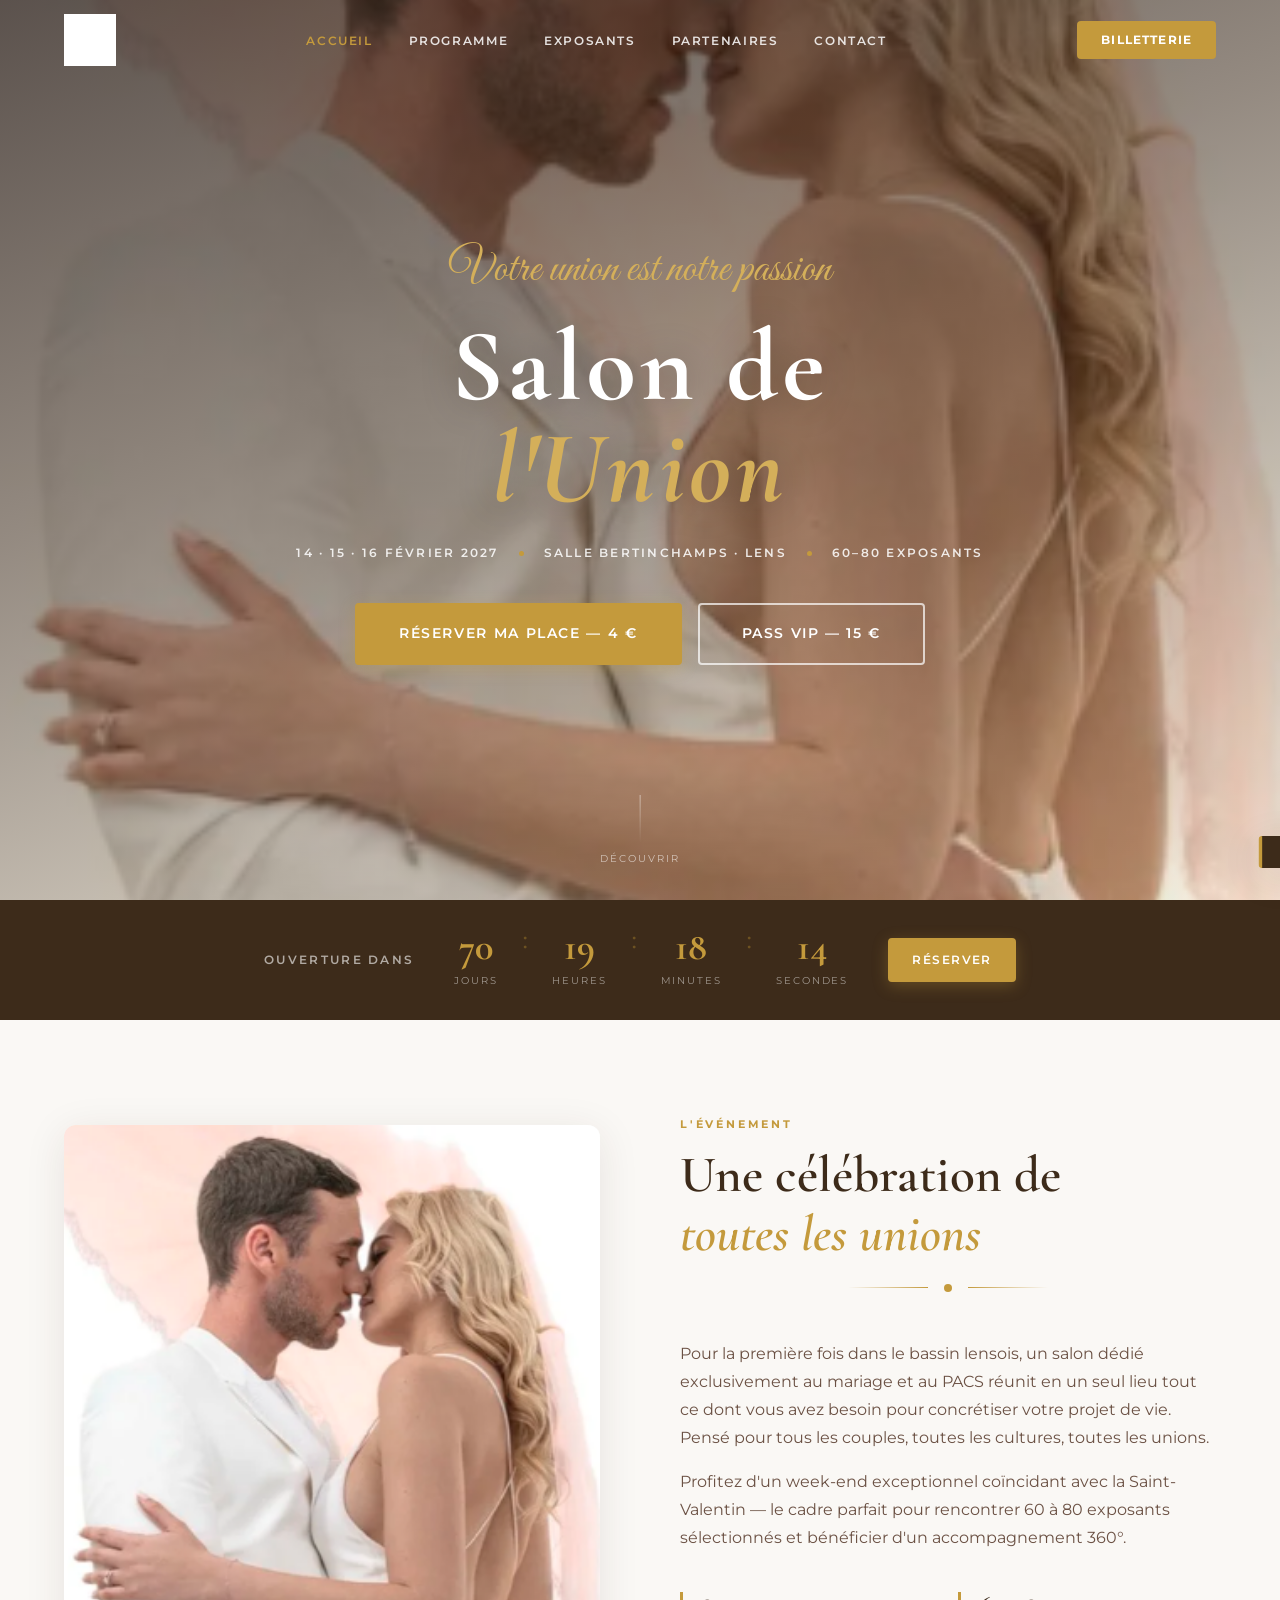
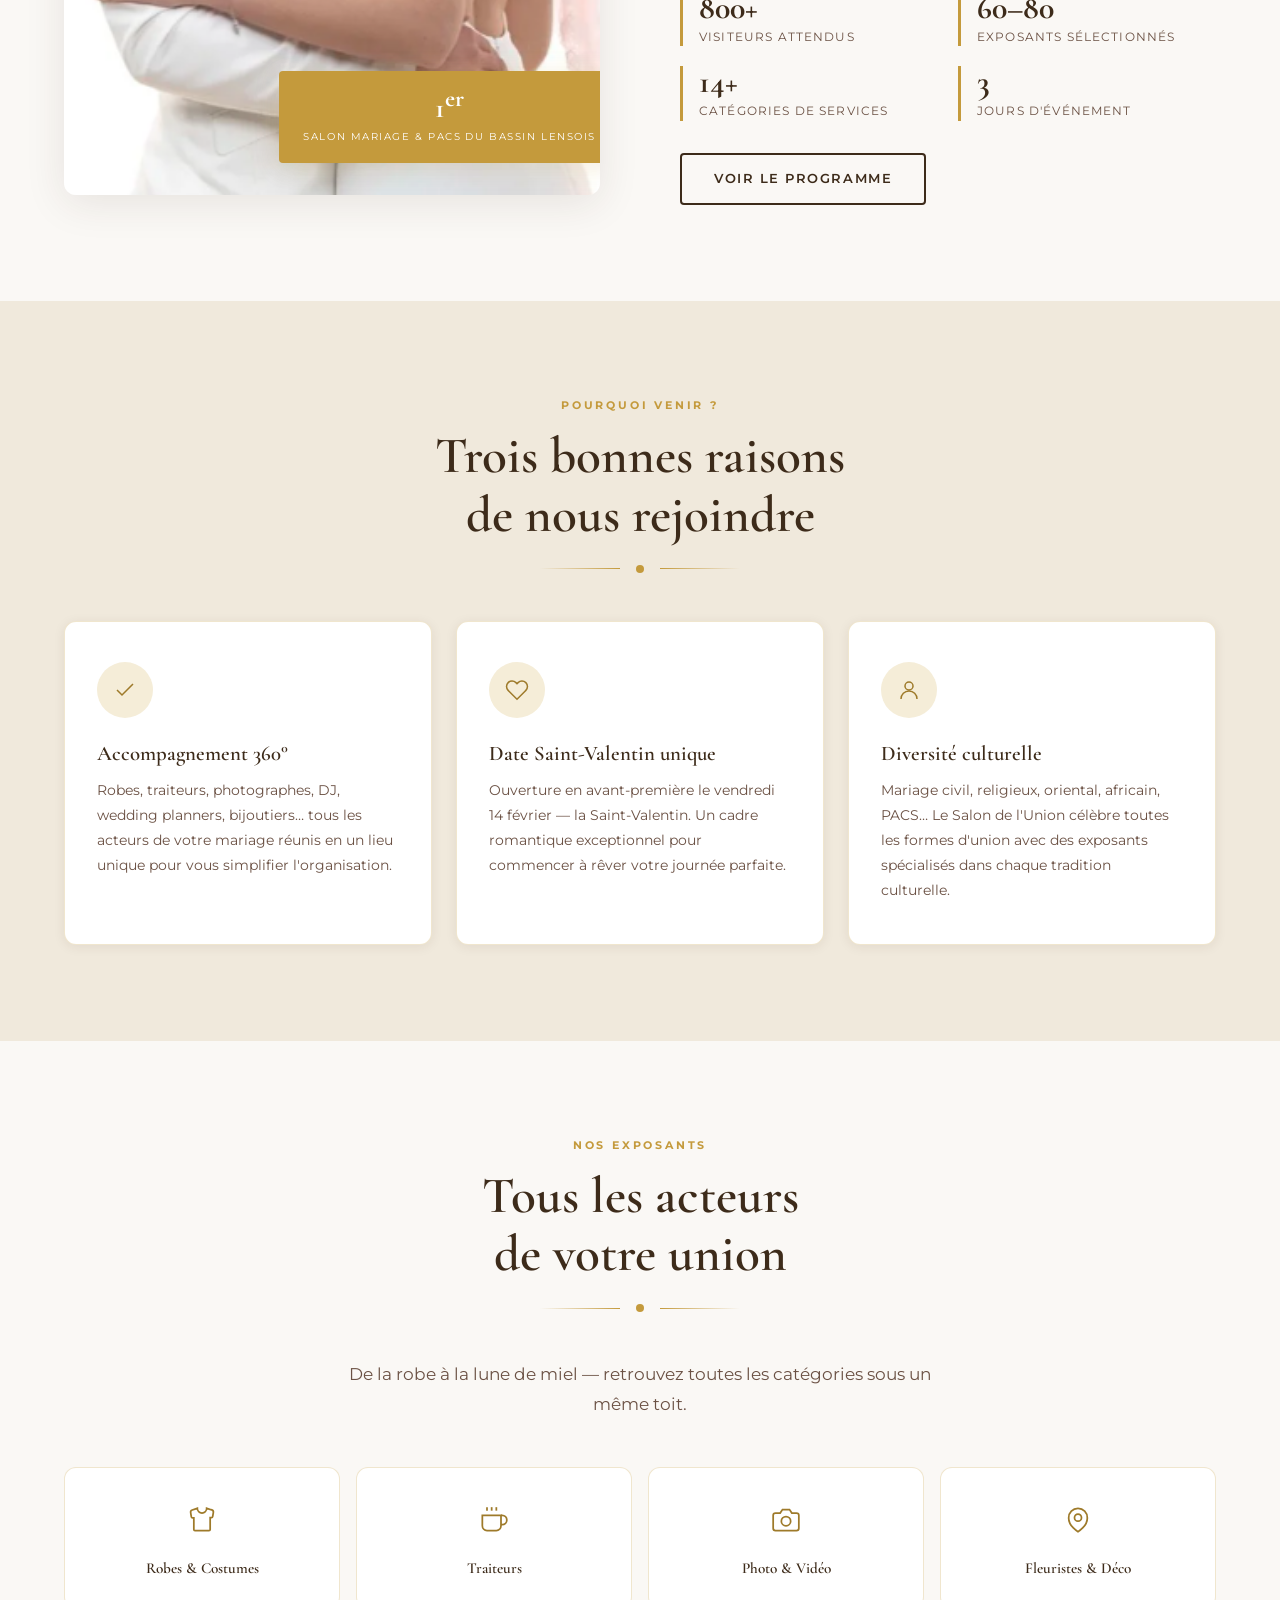
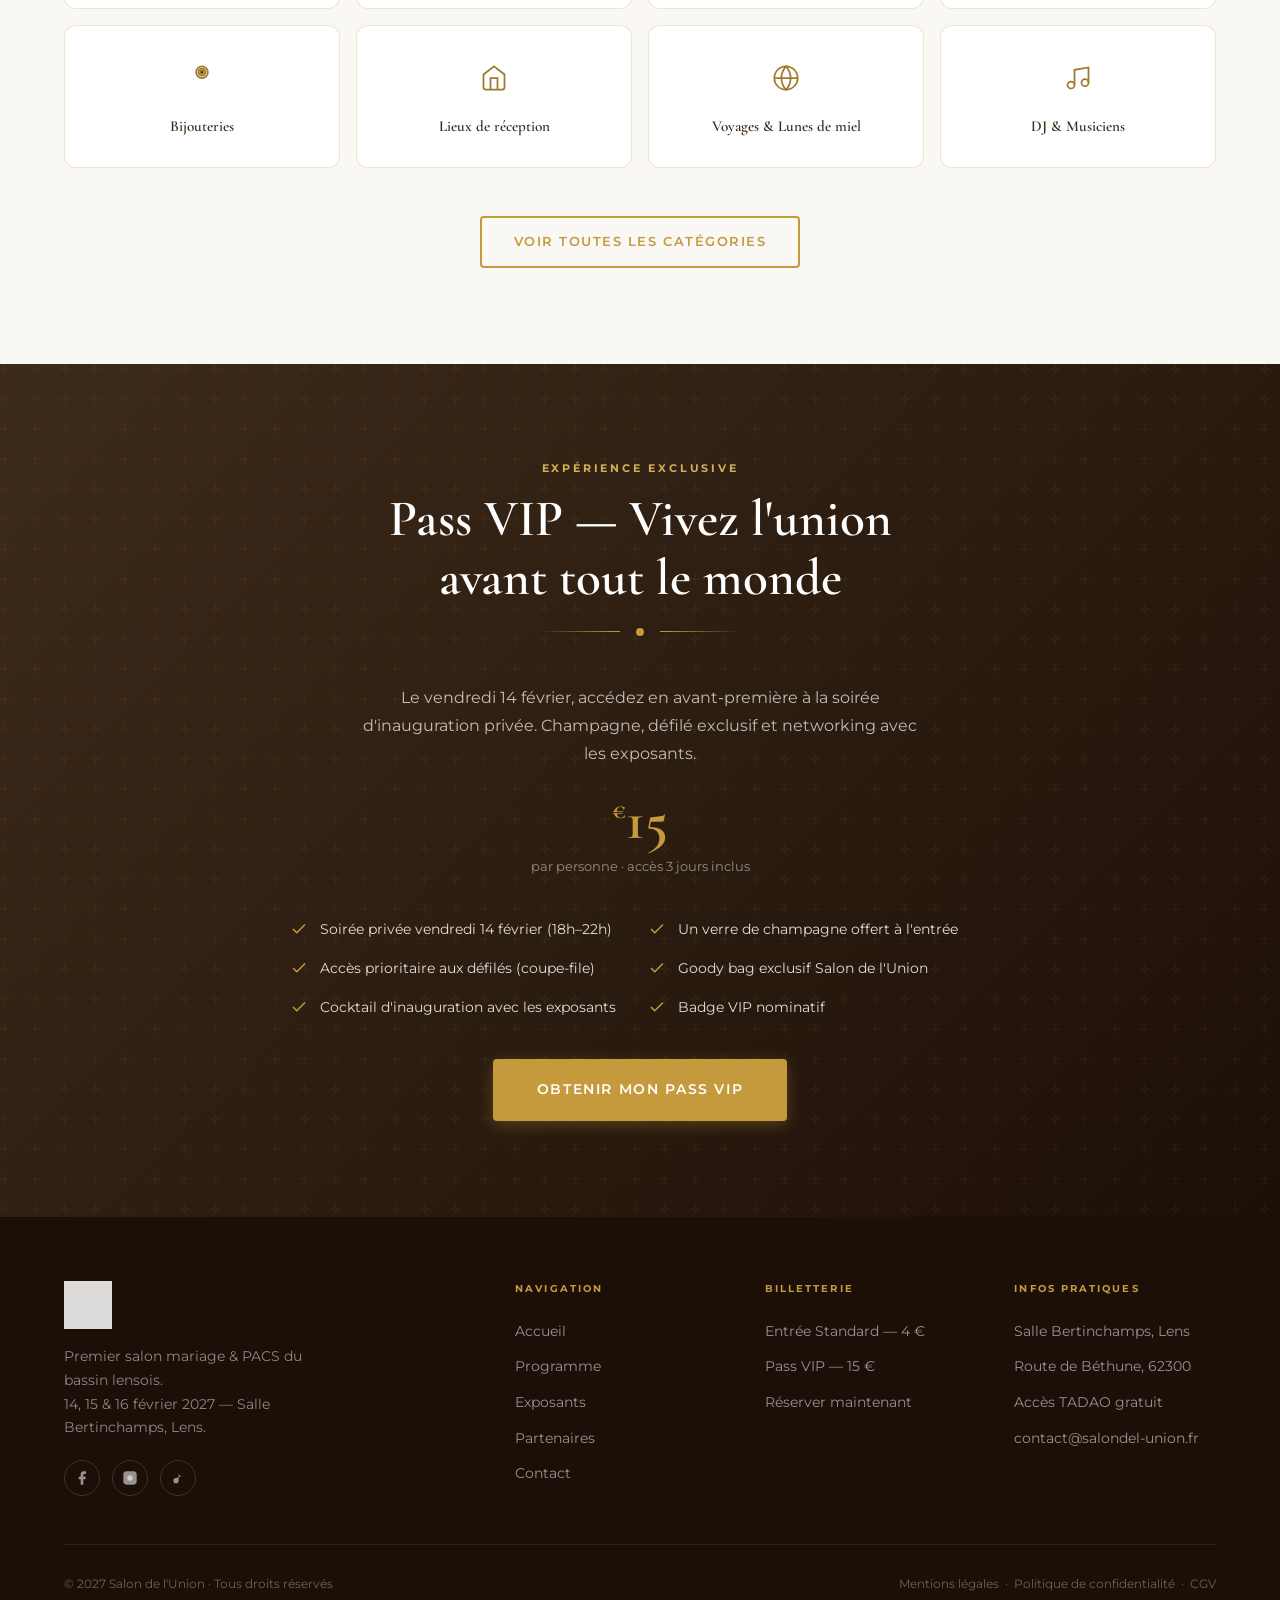
==== commit 2bd33f01: "Fix couple image filename and logo white background removal - couple.jpg → couple.png (hero CSS + in" ====
--- a/index.html
+++ b/index.html
@@ -96,7 +96,7 @@
   <div class="container">
     <div class="event-grid">
       <div class="event-image reveal">
-        <img src="images/couple.jpg" alt="Couple élégant — Salon de l'Union" loading="lazy" />
+        <img src="images/couple.png" alt="Couple élégant — Salon de l'Union" loading="lazy" />
         <div class="event-image-badge">
           <strong>1<sup>er</sup></strong>
           <span>Salon Mariage &amp; PACS</span>
--- a/css/style.css
+++ b/css/style.css
@@ -200,7 +200,15 @@
   margin: 0 auto;
   padding: 0 24px;
 }
-.nav-logo img { height: 52px; width: auto; }
+.nav-logo img {
+  height: 52px;
+  width: auto;
+  filter: brightness(0) invert(1);
+}
+/* Logo sur fonds clairs (sections, billet) : fond blanc invisible */
+.logo-on-light {
+  mix-blend-mode: multiply;
+}
 .nav-logo-text {
   font-family: var(--font-serif);
   font-size: 1.2rem;
@@ -297,7 +305,7 @@
 .hero-bg {
   position: absolute;
   inset: 0;
-  background: url('../images/couple.jpg') center center / cover no-repeat;
+  background: url('../images/couple.png') center center / cover no-repeat;
 }
 .hero-bg::after {
   content: '';
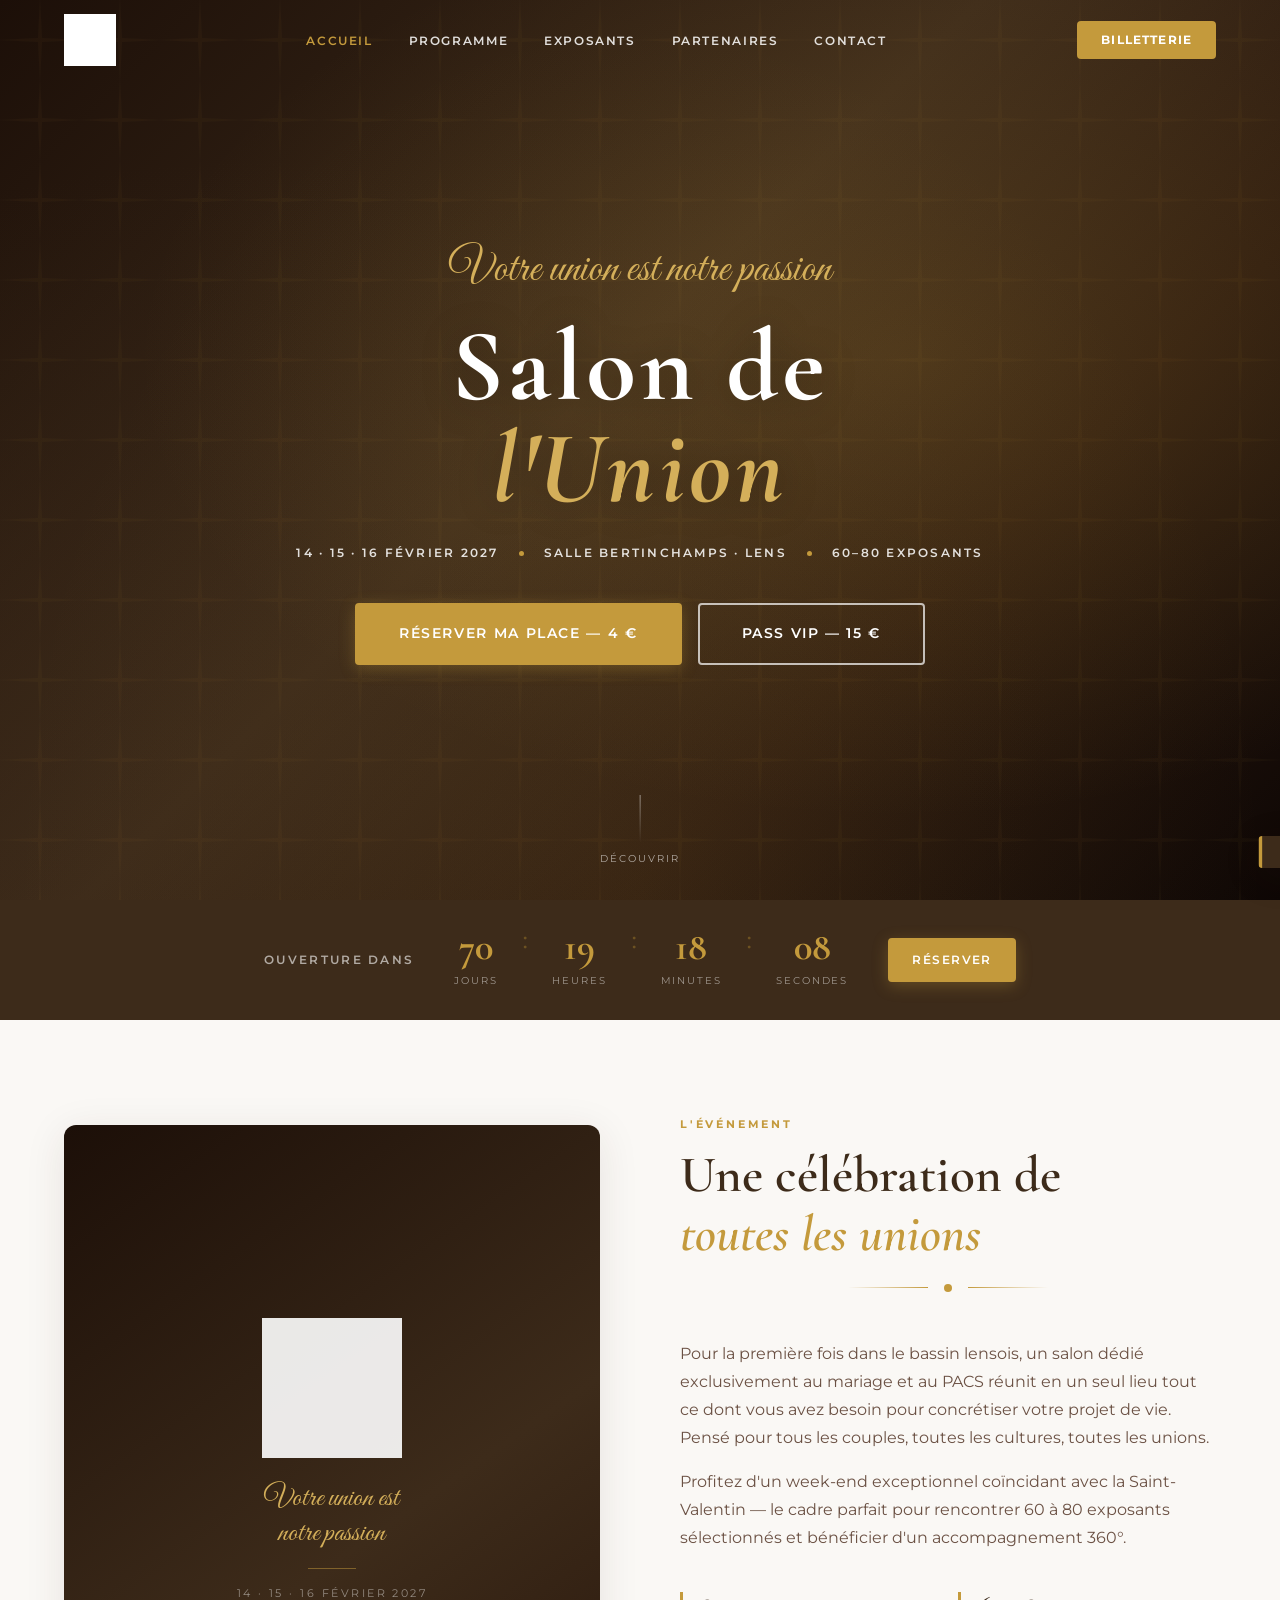
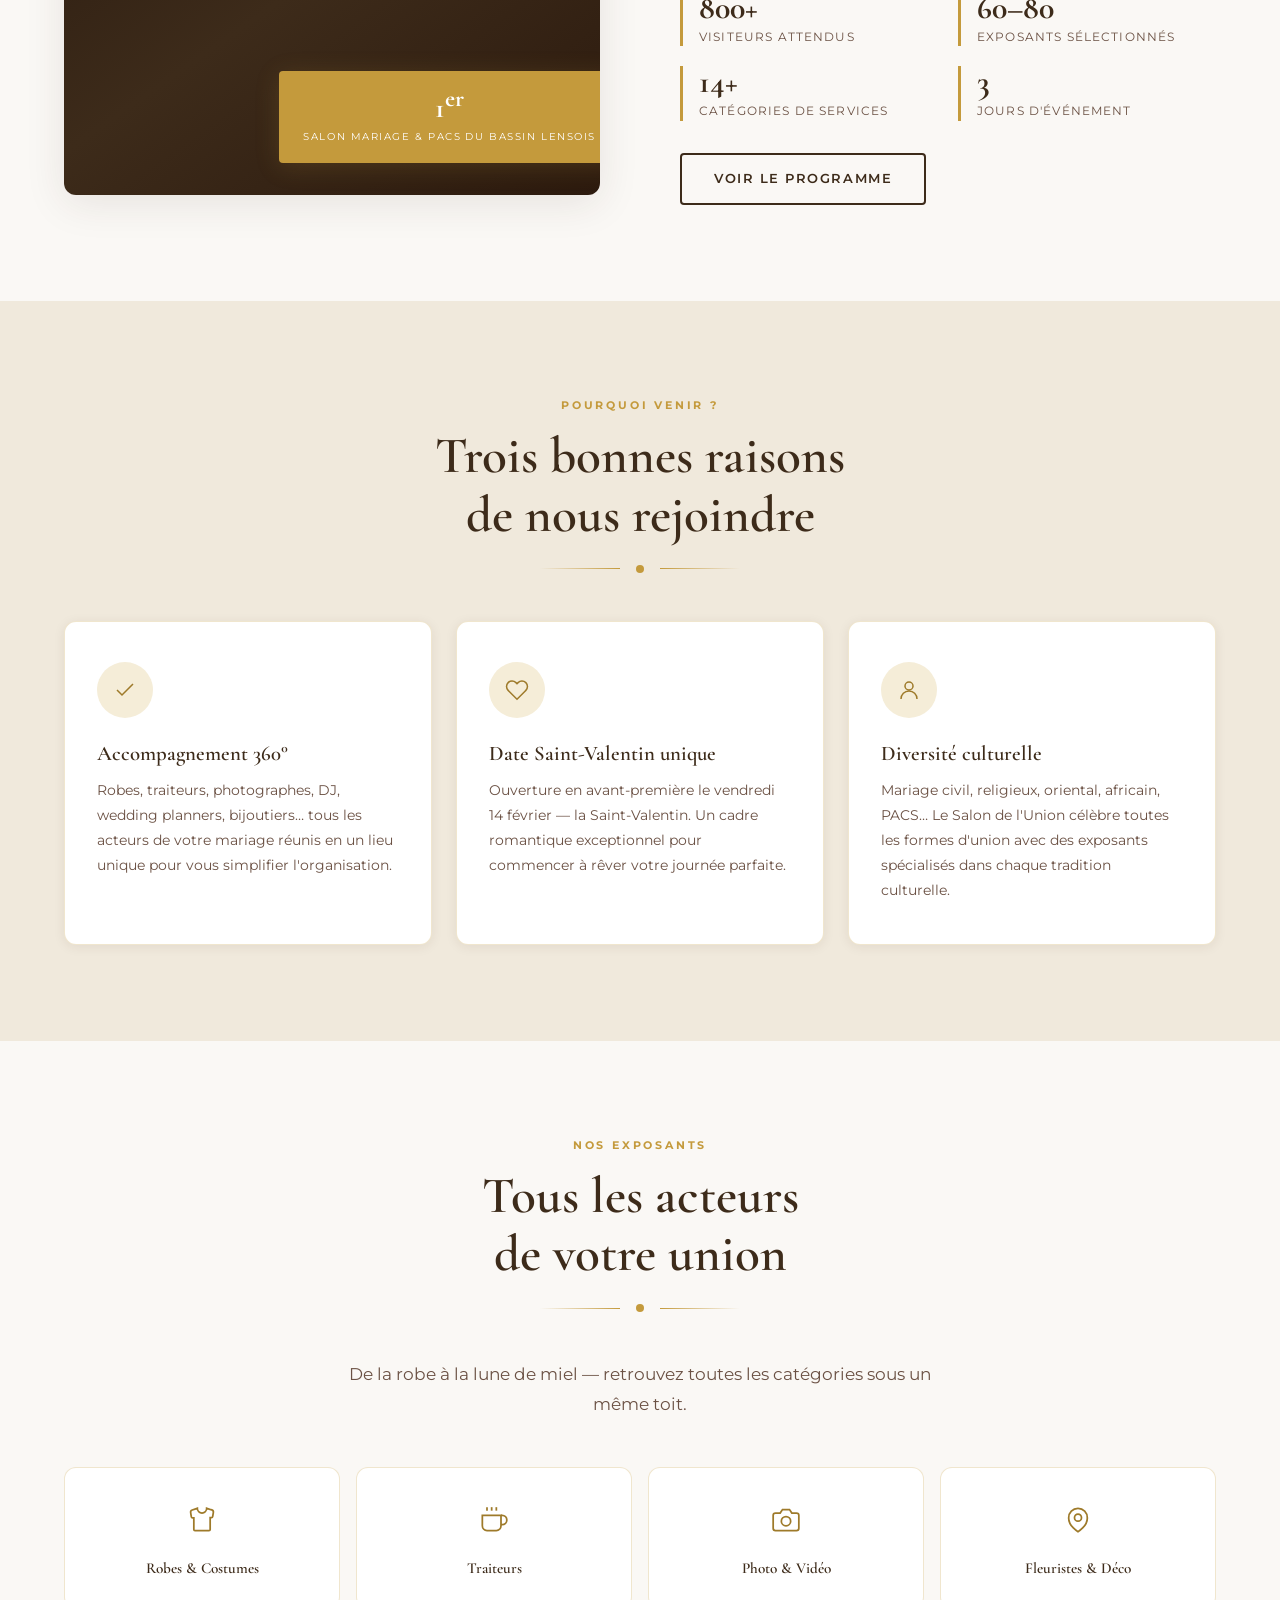
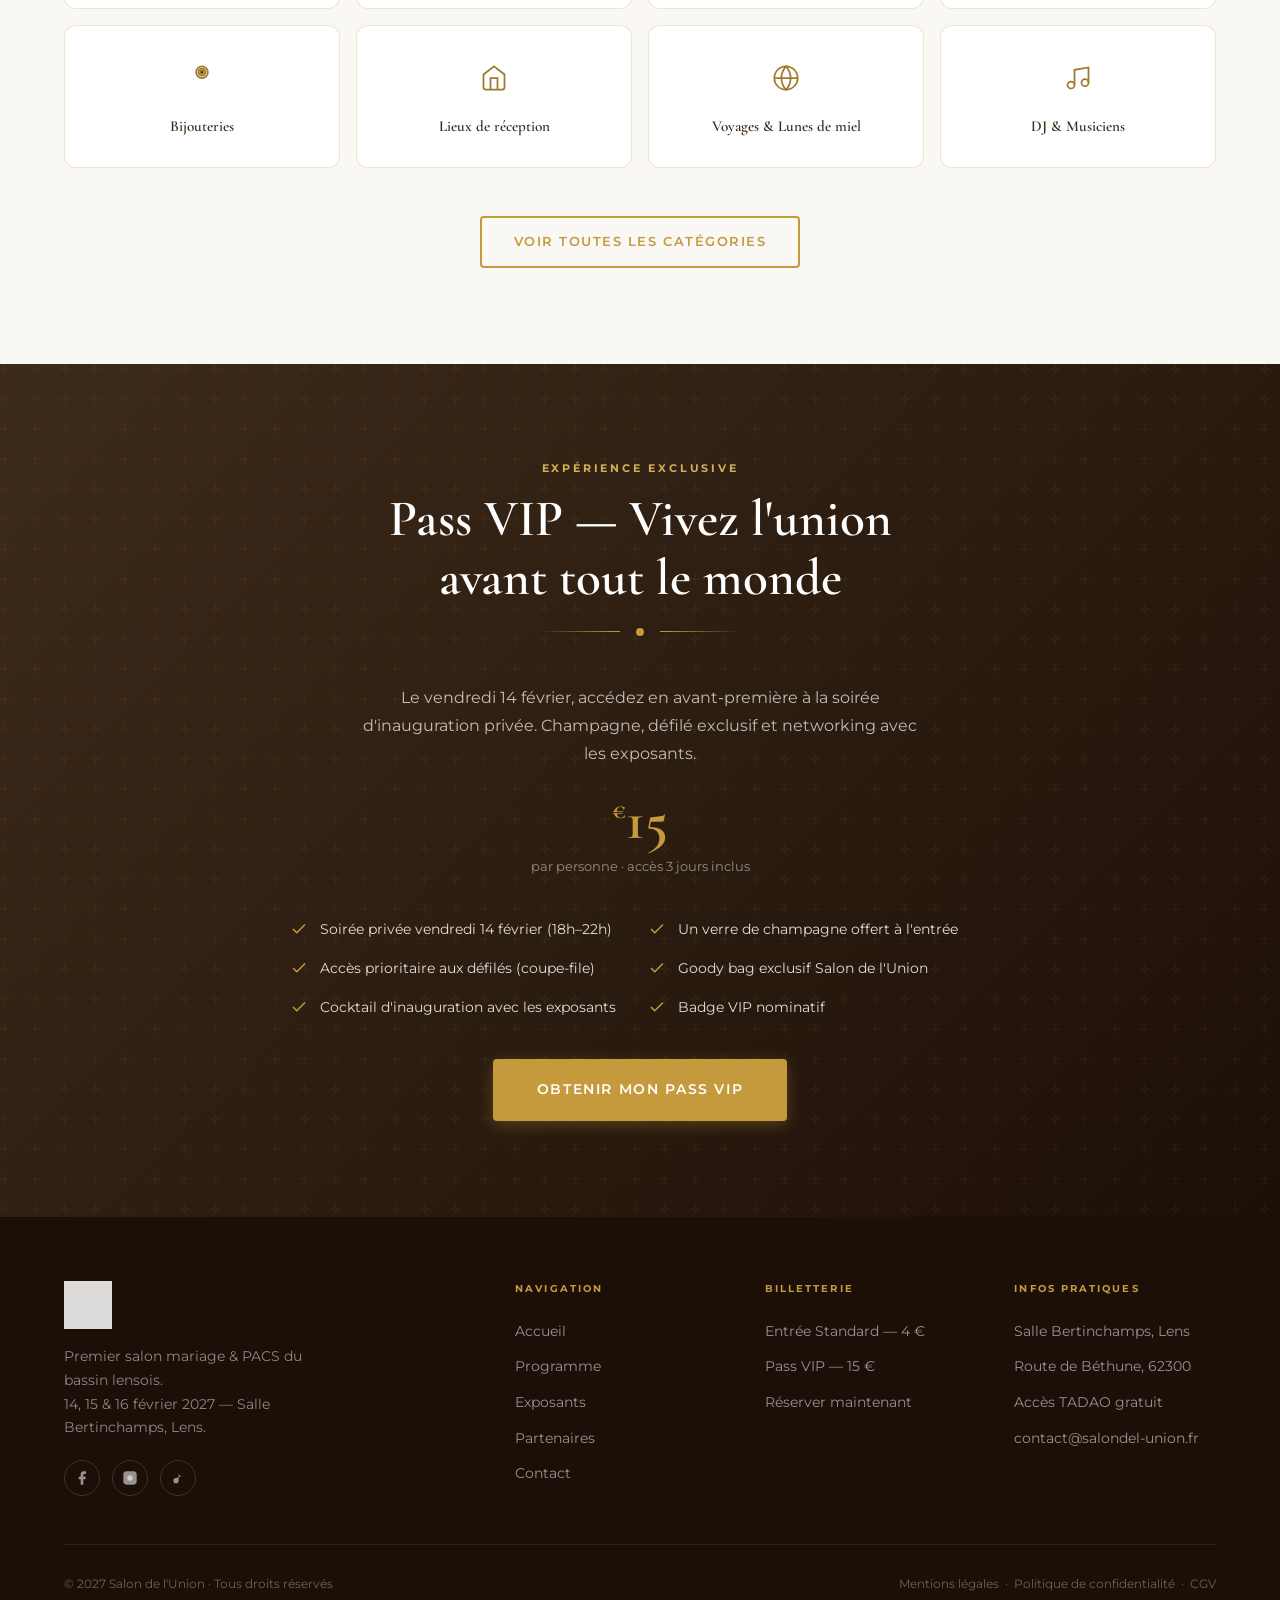
==== commit 652d6741: "Replace hero photo with elegant gradient, update event section visual https://claude.ai/code/session" ====
--- a/index.html
+++ b/index.html
@@ -95,8 +95,13 @@
 <section class="section" aria-labelledby="event-heading">
   <div class="container">
     <div class="event-grid">
-      <div class="event-image reveal">
-        <img src="images/couple.png" alt="Couple élégant — Salon de l'Union" loading="lazy" />
+      <div class="event-image reveal" style="background:linear-gradient(145deg,#1C0F08 0%,#3D2B1A 60%,#2C1A0E 100%);display:flex;align-items:center;justify-content:center;flex-direction:column;gap:24px;">
+        <img src="images/logo.png" alt="Salon de l'Union" style="height:140px;width:auto;filter:brightness(0) invert(1);opacity:0.9;" />
+        <div style="text-align:center;padding:0 32px;">
+          <div style="font-family:var(--font-script);font-size:1.8rem;color:var(--gold-light);line-height:1.2;">Votre union est<br/>notre passion</div>
+          <div style="width:48px;height:1px;background:var(--gold);margin:16px auto;opacity:0.5;"></div>
+          <div style="font-size:0.7rem;letter-spacing:0.22em;text-transform:uppercase;color:rgba(255,255,255,0.45);">14 · 15 · 16 Février 2027</div>
+        </div>
         <div class="event-image-badge">
           <strong>1<sup>er</sup></strong>
           <span>Salon Mariage &amp; PACS</span>
--- a/css/style.css
+++ b/css/style.css
@@ -305,18 +305,18 @@
 .hero-bg {
   position: absolute;
   inset: 0;
-  background: url('../images/couple.png') center center / cover no-repeat;
+  background:
+    radial-gradient(ellipse at 70% 40%, rgba(196,154,60,0.18) 0%, transparent 60%),
+    radial-gradient(ellipse at 20% 80%, rgba(61,43,26,0.35) 0%, transparent 55%),
+    linear-gradient(135deg, #1C0F08 0%, #3D2B1A 45%, #2C1A0E 70%, #0E0705 100%);
 }
 .hero-bg::after {
   content: '';
   position: absolute;
   inset: 0;
-  background: linear-gradient(
-    160deg,
-    rgba(28,15,8,0.72) 0%,
-    rgba(61,43,26,0.55) 40%,
-    rgba(196,154,60,0.15) 100%
-  );
+  background:
+    url("data:image/svg+xml,%3Csvg width='80' height='80' viewBox='0 0 80 80' xmlns='http://www.w3.org/2000/svg'%3E%3Cg fill='%23C49A3C' fill-opacity='0.04'%3E%3Cpath d='M40 0 L42 38 L80 40 L42 42 L40 80 L38 42 L0 40 L38 38Z'/%3E%3C/g%3E%3C/svg%3E"),
+    radial-gradient(ellipse at 50% 100%, rgba(196,154,60,0.08) 0%, transparent 70%);
 }
 .hero-content {
   position: relative;
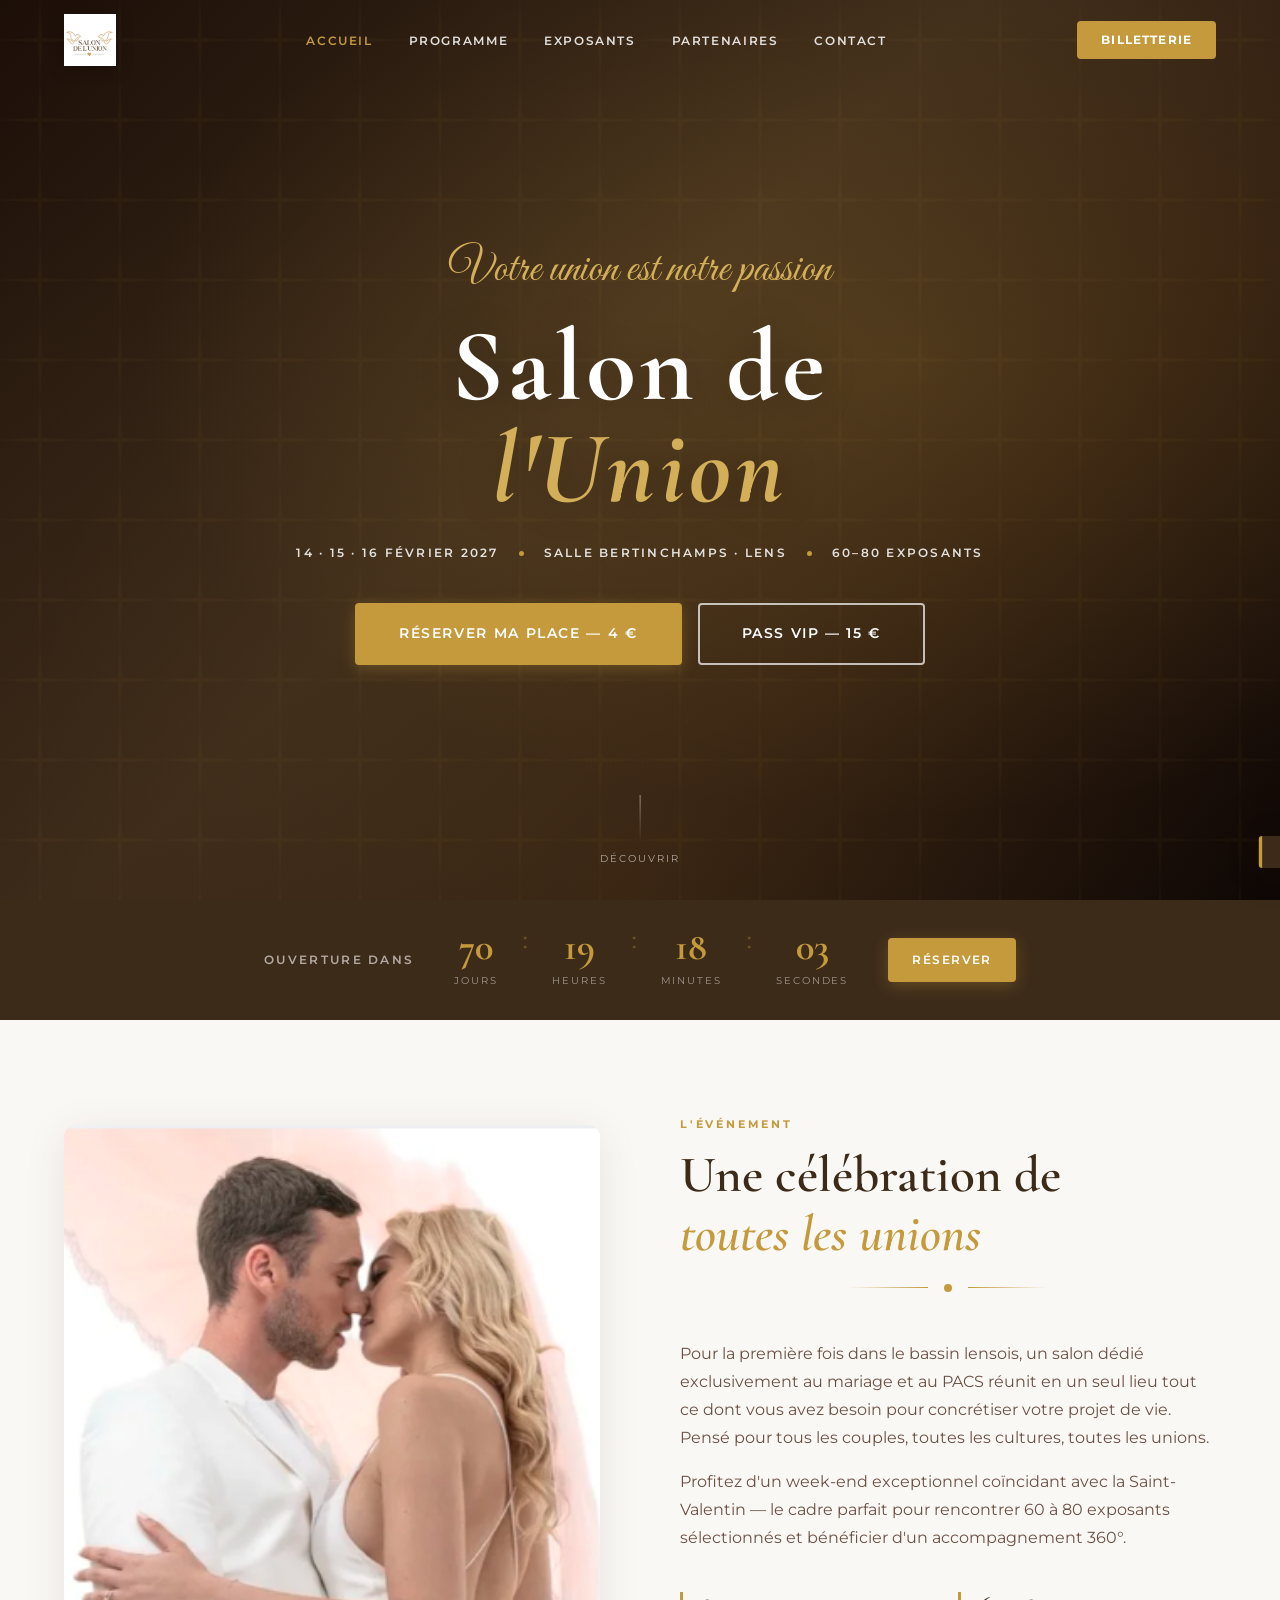
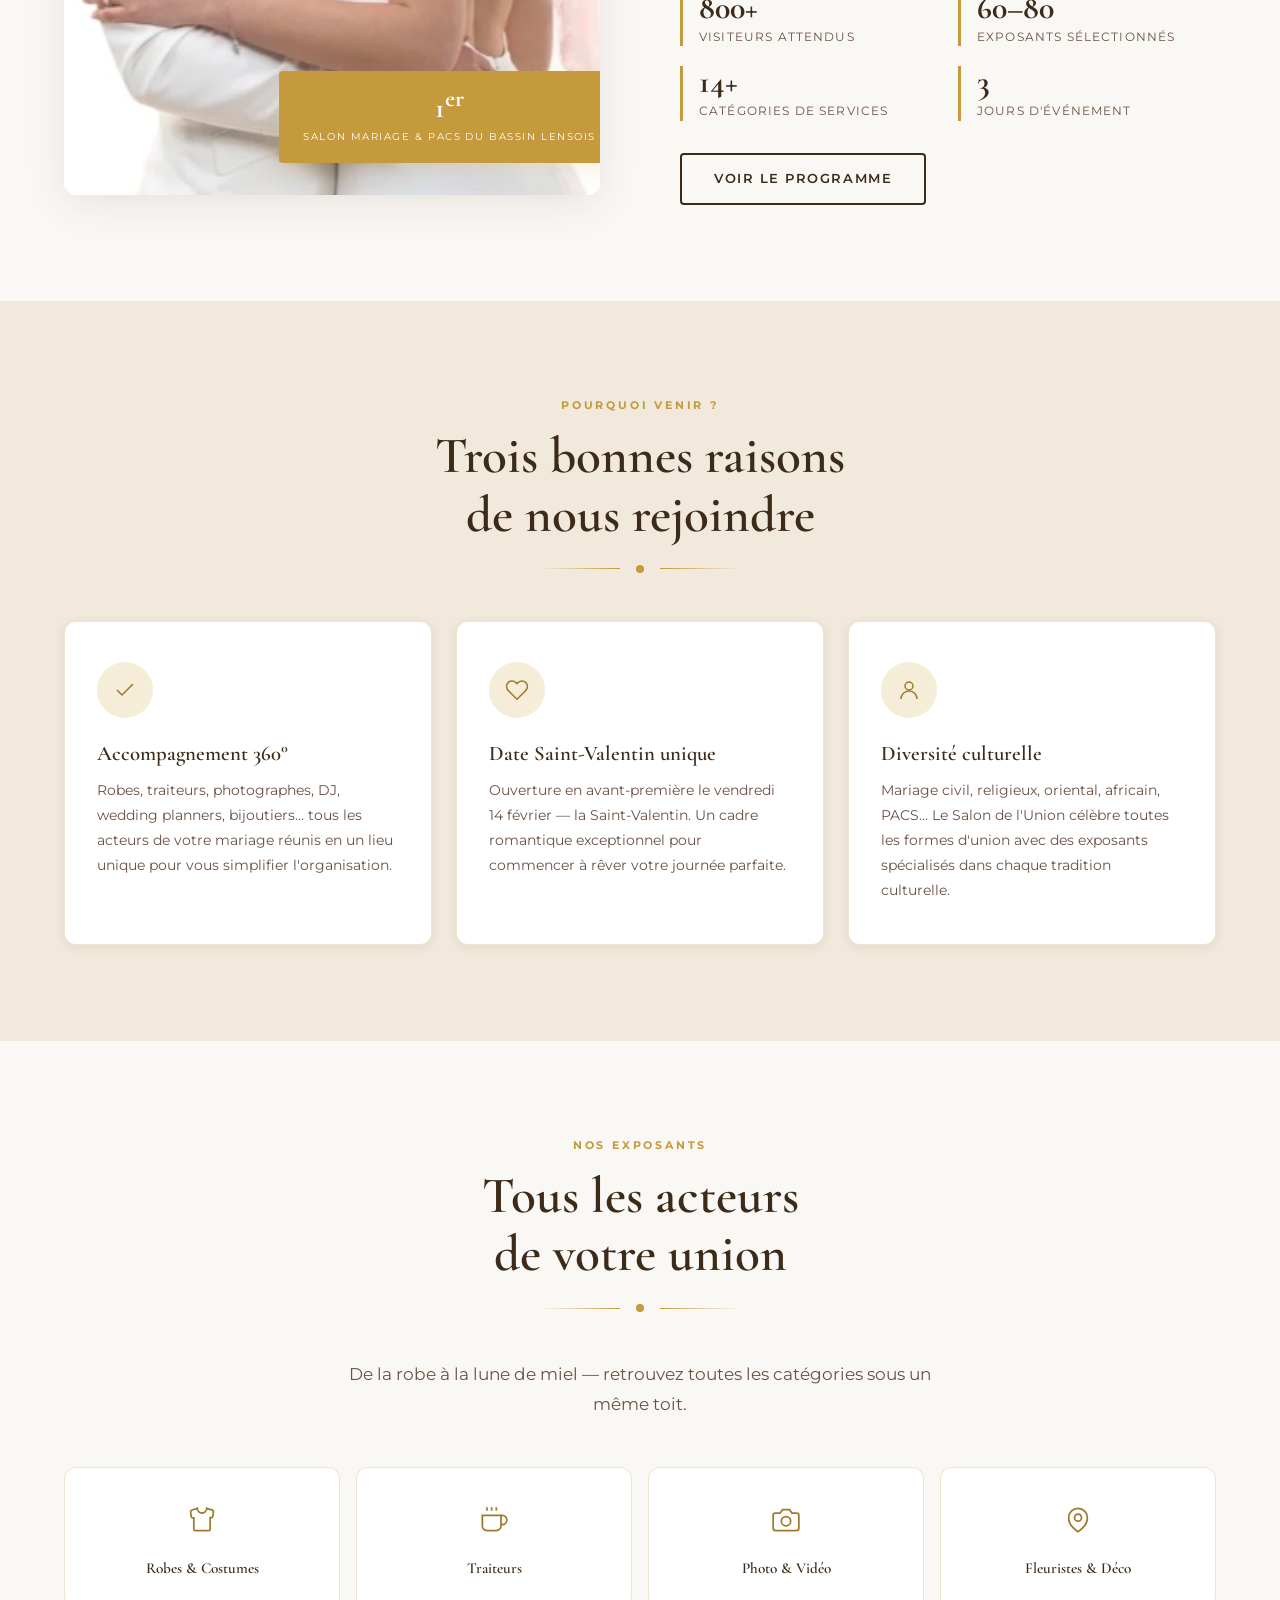
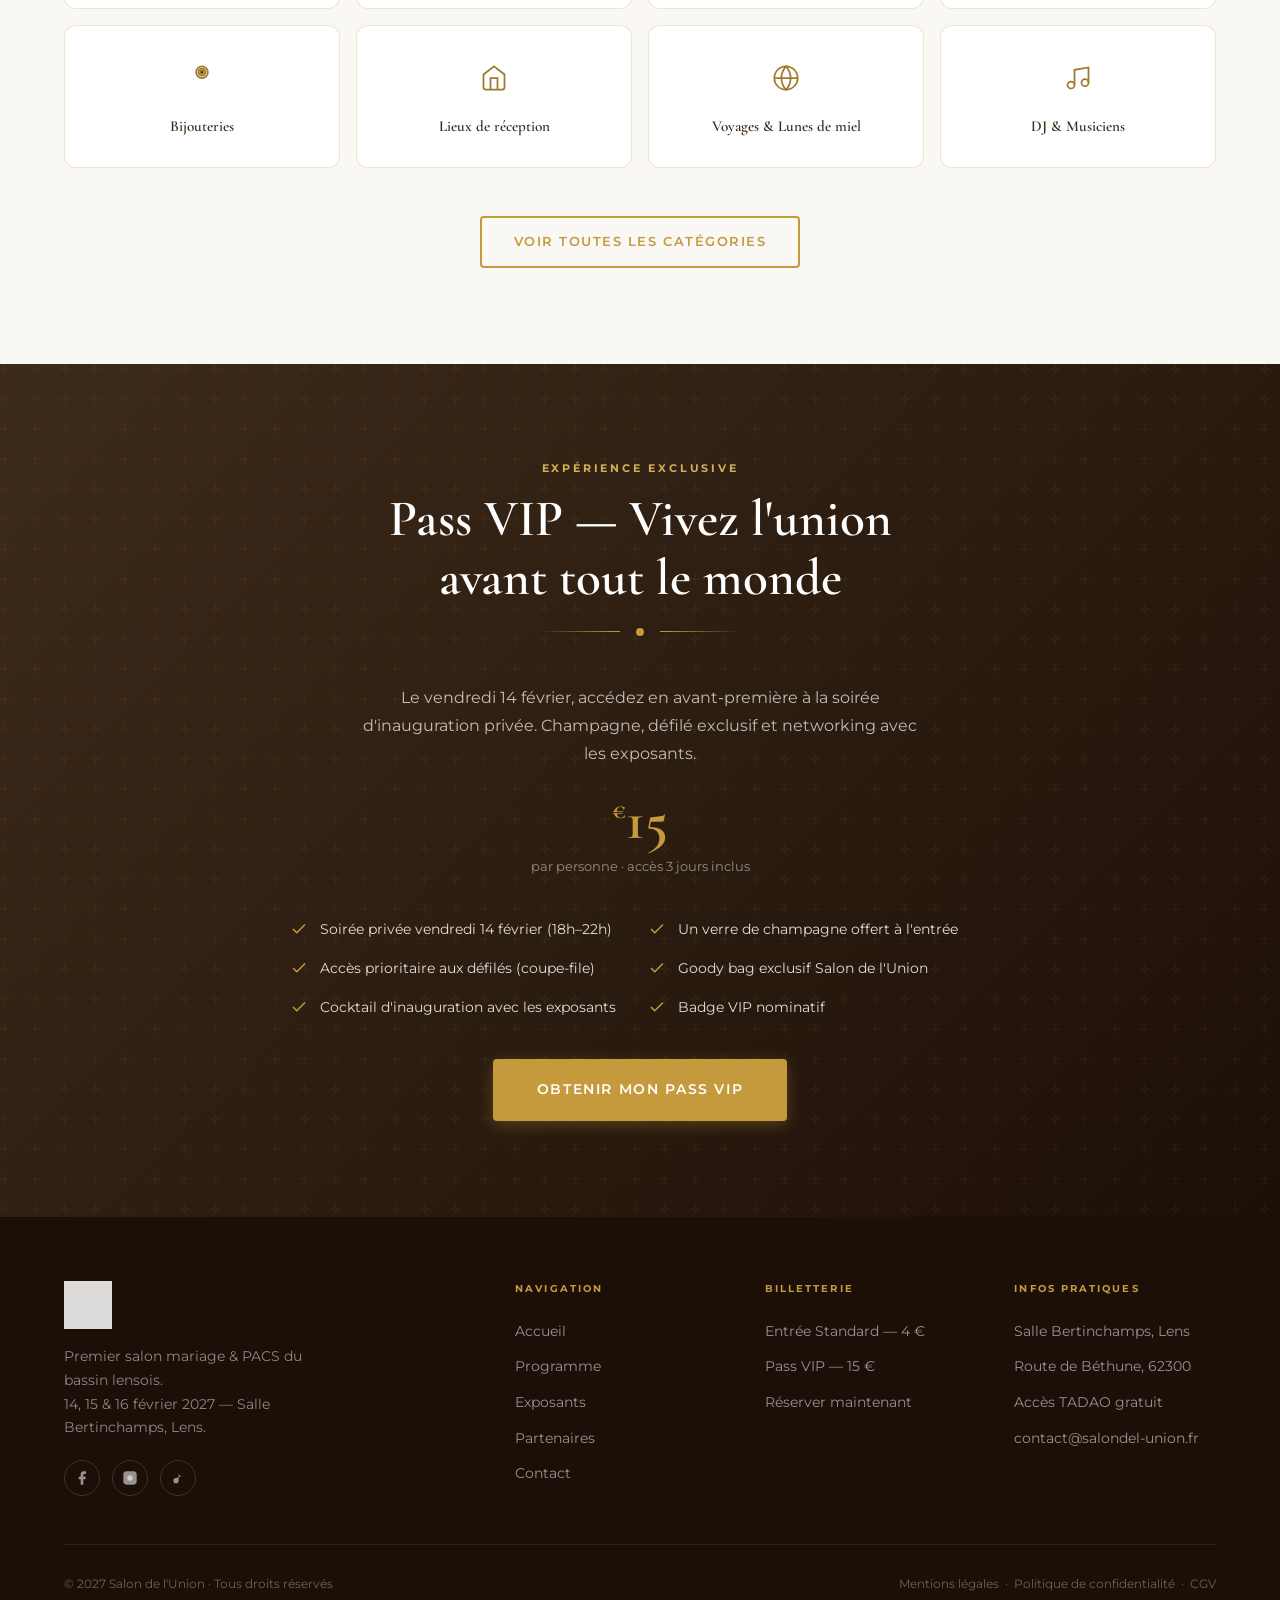
==== commit 15a81edf: "Remove logo white bg (transparent PNG), restore couple photo in event frame https://claude.ai/code/s" ====
--- a/index.html
+++ b/index.html
@@ -95,13 +95,8 @@
 <section class="section" aria-labelledby="event-heading">
   <div class="container">
     <div class="event-grid">
-      <div class="event-image reveal" style="background:linear-gradient(145deg,#1C0F08 0%,#3D2B1A 60%,#2C1A0E 100%);display:flex;align-items:center;justify-content:center;flex-direction:column;gap:24px;">
-        <img src="images/logo.png" alt="Salon de l'Union" style="height:140px;width:auto;filter:brightness(0) invert(1);opacity:0.9;" />
-        <div style="text-align:center;padding:0 32px;">
-          <div style="font-family:var(--font-script);font-size:1.8rem;color:var(--gold-light);line-height:1.2;">Votre union est<br/>notre passion</div>
-          <div style="width:48px;height:1px;background:var(--gold);margin:16px auto;opacity:0.5;"></div>
-          <div style="font-size:0.7rem;letter-spacing:0.22em;text-transform:uppercase;color:rgba(255,255,255,0.45);">14 · 15 · 16 Février 2027</div>
-        </div>
+      <div class="event-image reveal">
+        <img src="images/couple.png" alt="Couple élégant — Salon de l'Union" loading="lazy" style="width:100%;height:100%;object-fit:cover;object-position:center top;" />
         <div class="event-image-badge">
           <strong>1<sup>er</sup></strong>
           <span>Salon Mariage &amp; PACS</span>
--- a/css/style.css
+++ b/css/style.css
@@ -200,14 +200,15 @@
   margin: 0 auto;
   padding: 0 24px;
 }
+.nav-logo {
+  display: flex;
+  align-items: center;
+}
 .nav-logo img {
   height: 52px;
   width: auto;
-  filter: brightness(0) invert(1);
-}
-/* Logo sur fonds clairs (sections, billet) : fond blanc invisible */
-.logo-on-light {
-  mix-blend-mode: multiply;
+  display: block;
+  filter: drop-shadow(0 2px 8px rgba(0,0,0,0.3));
 }
 .nav-logo-text {
   font-family: var(--font-serif);
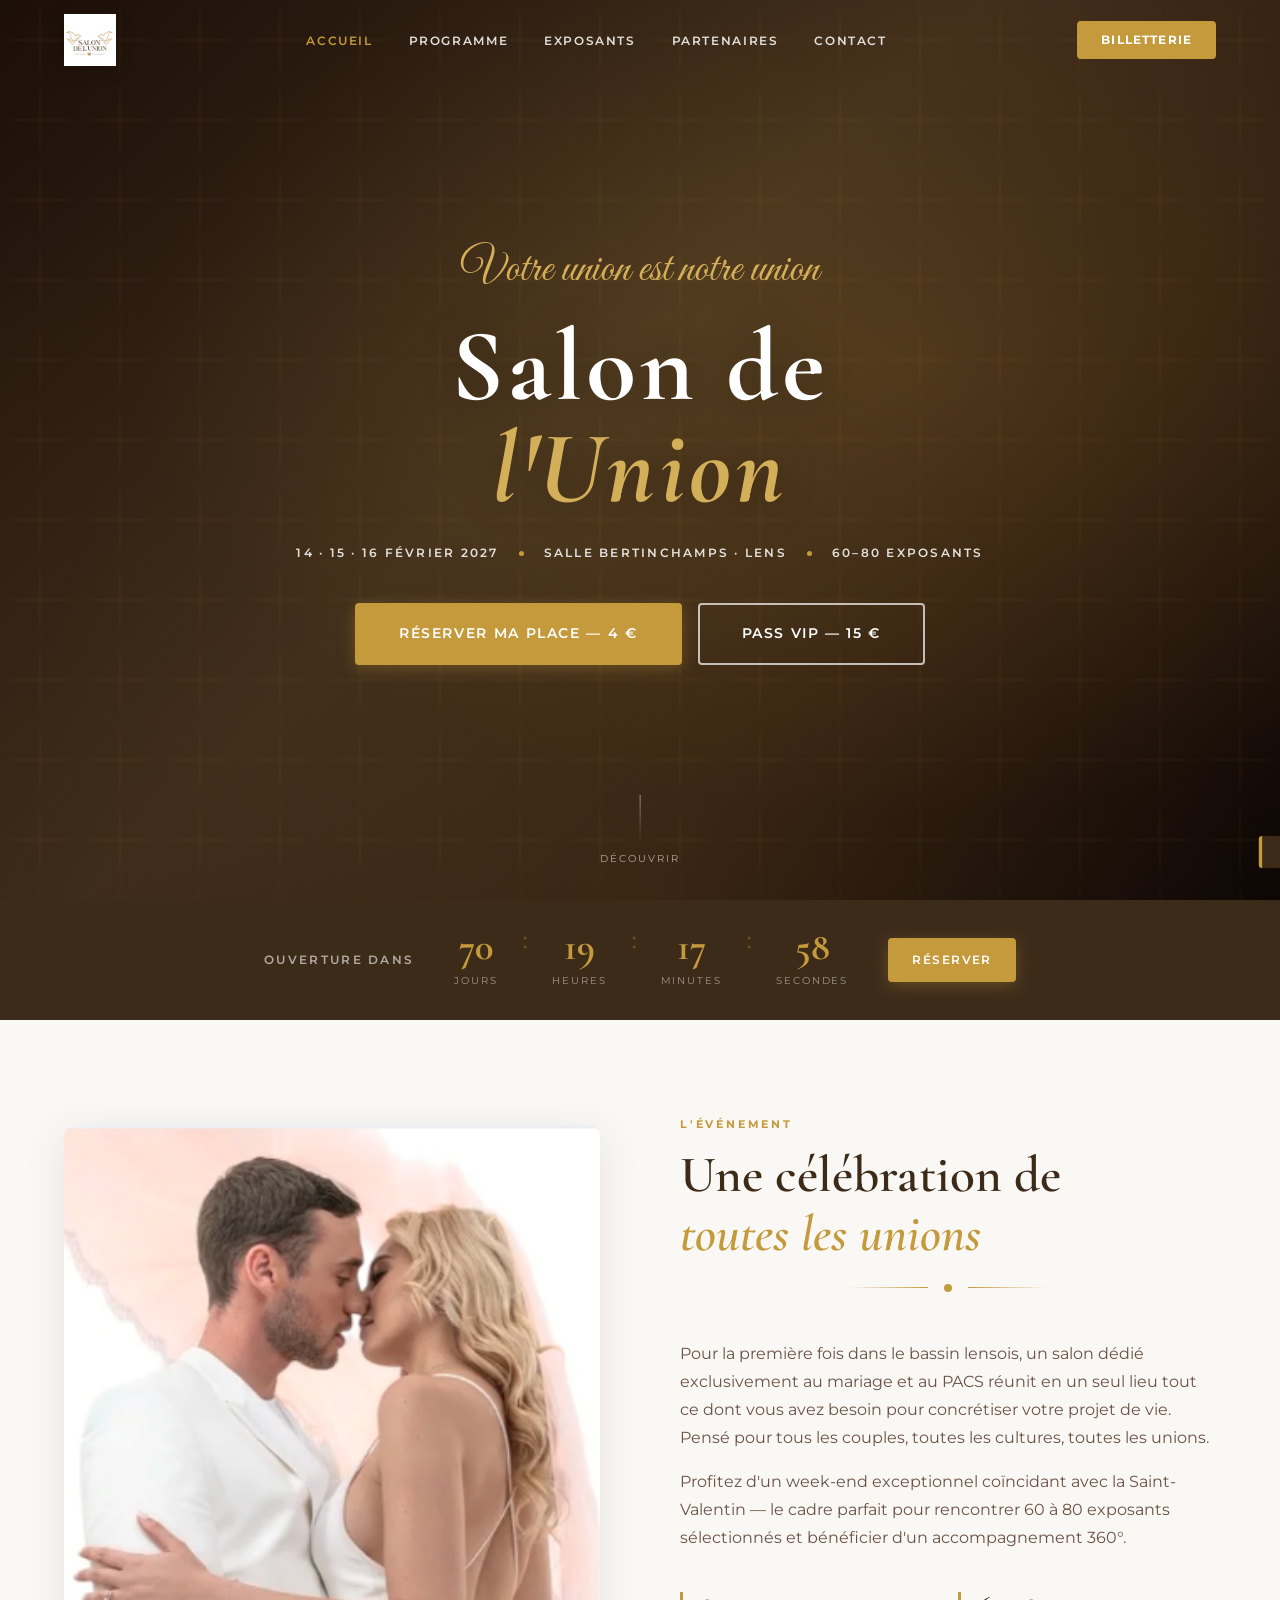
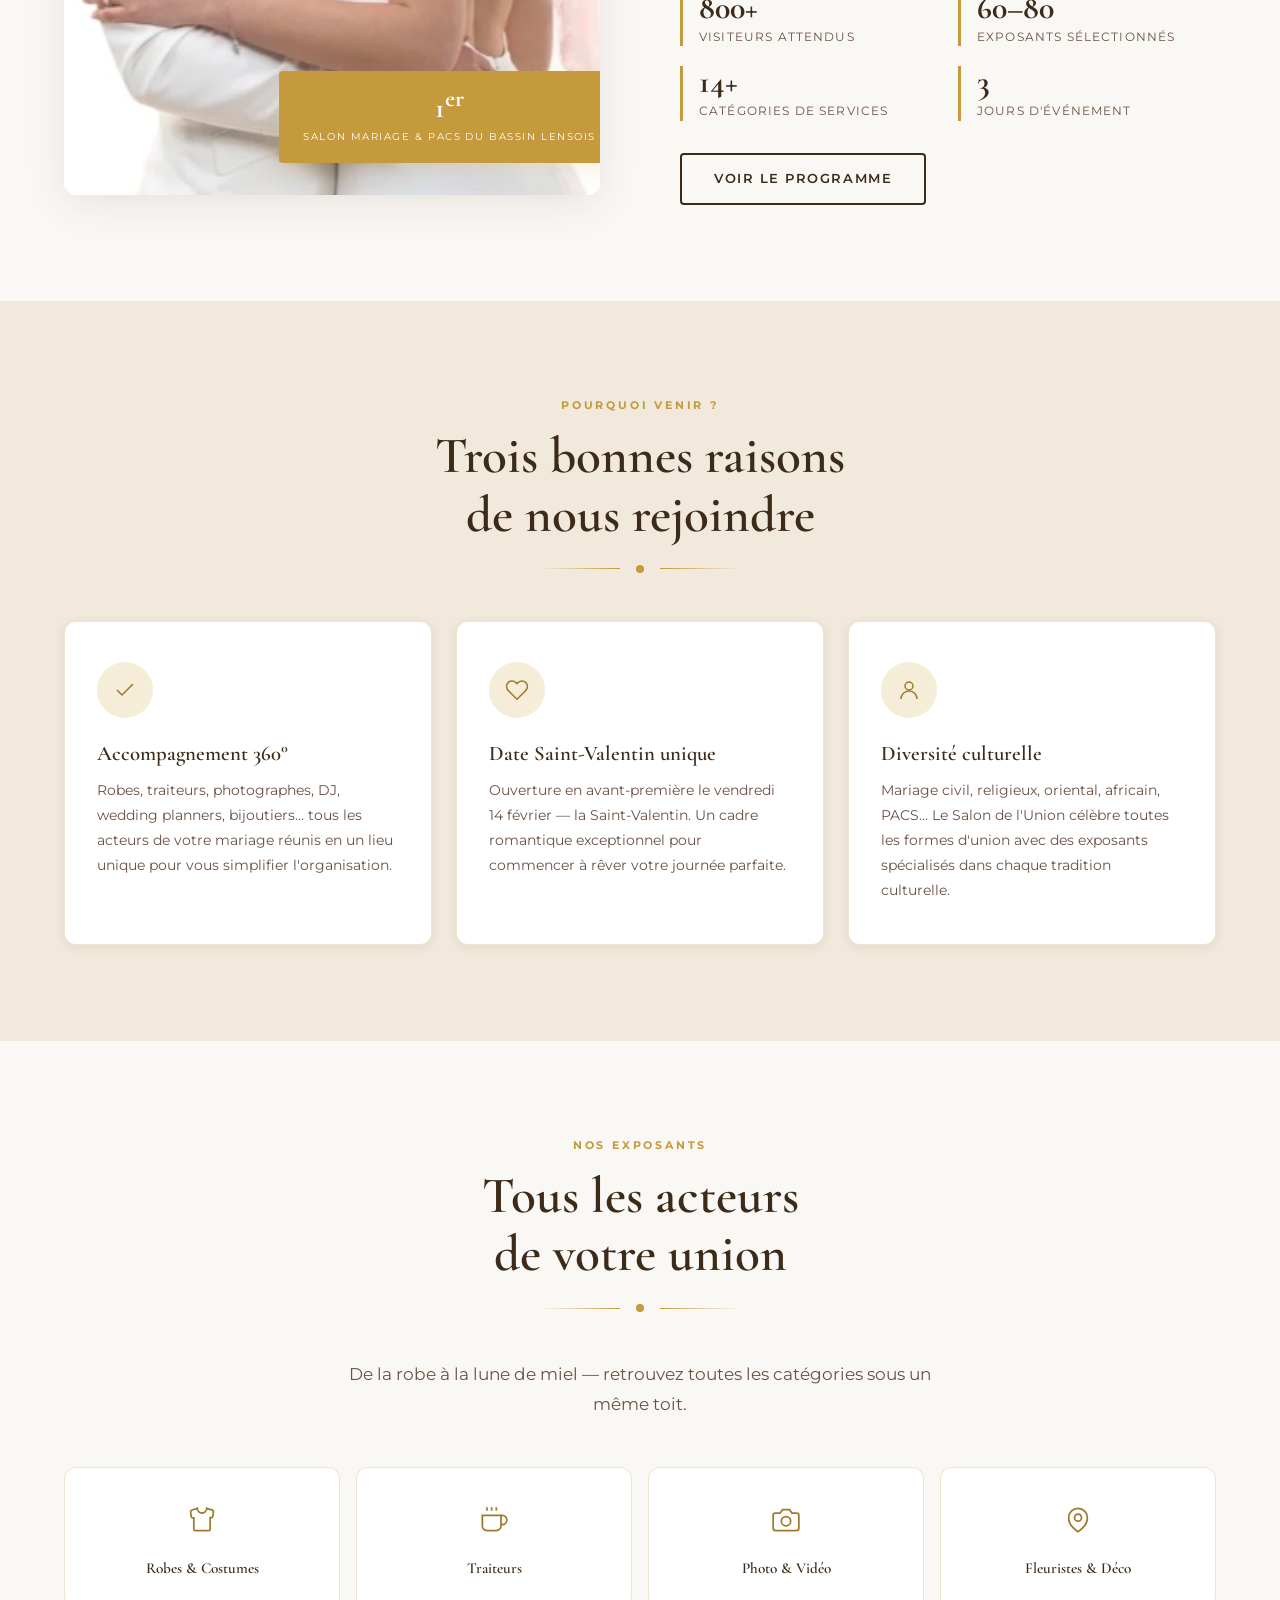
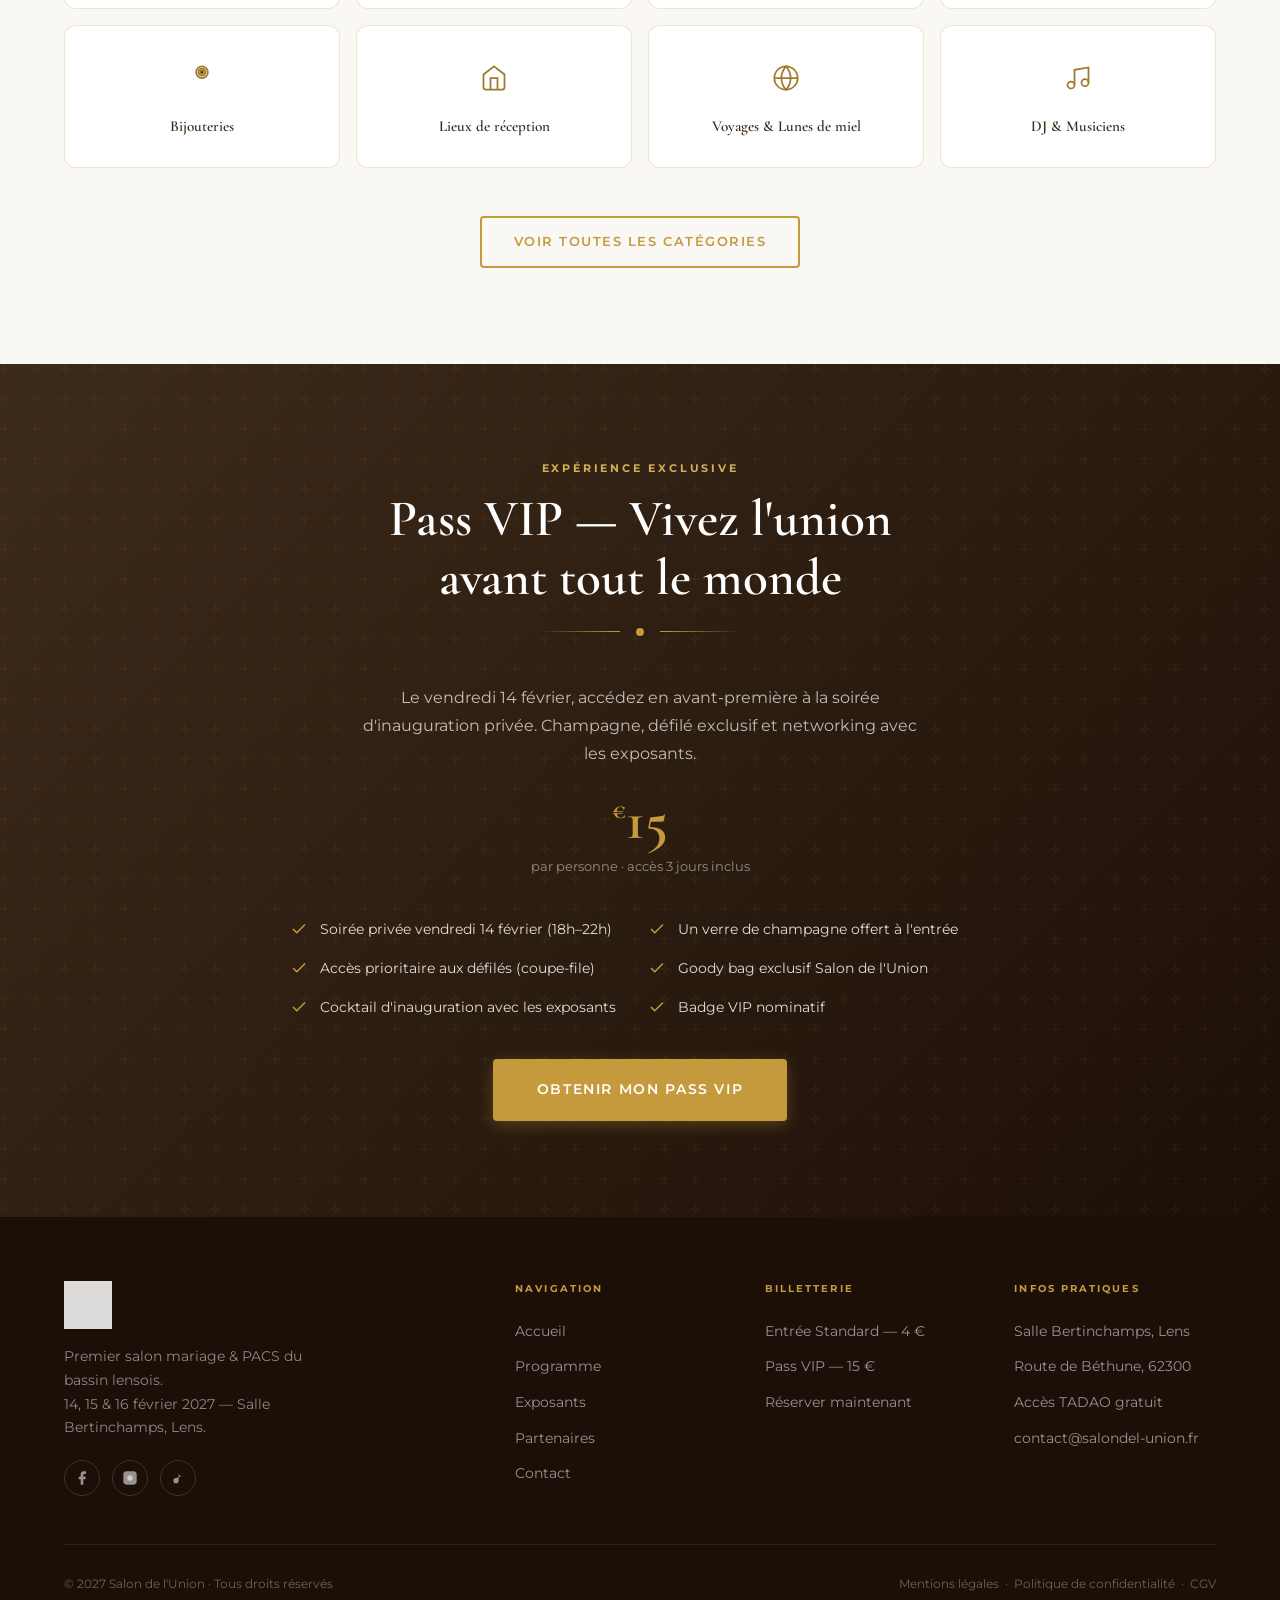
==== commit b341103a: "Update slogan to 'Votre union est notre union' https://claude.ai/code/session_01MBJSjVNodSkwKA3k1MN5" ====
--- a/index.html
+++ b/index.html
@@ -42,7 +42,7 @@
 <section class="hero" aria-label="Visuel principal">
   <div class="hero-bg" role="img" aria-label="Couple de mariés élégants"></div>
   <div class="hero-content">
-    <span class="hero-eyebrow">Votre union est notre passion</span>
+    <span class="hero-eyebrow">Votre union est notre union</span>
     <h1 class="hero-title">Salon de<br /><em>l'Union</em></h1>
     <div class="hero-meta">
       <span>14 · 15 · 16 Février 2027</span>
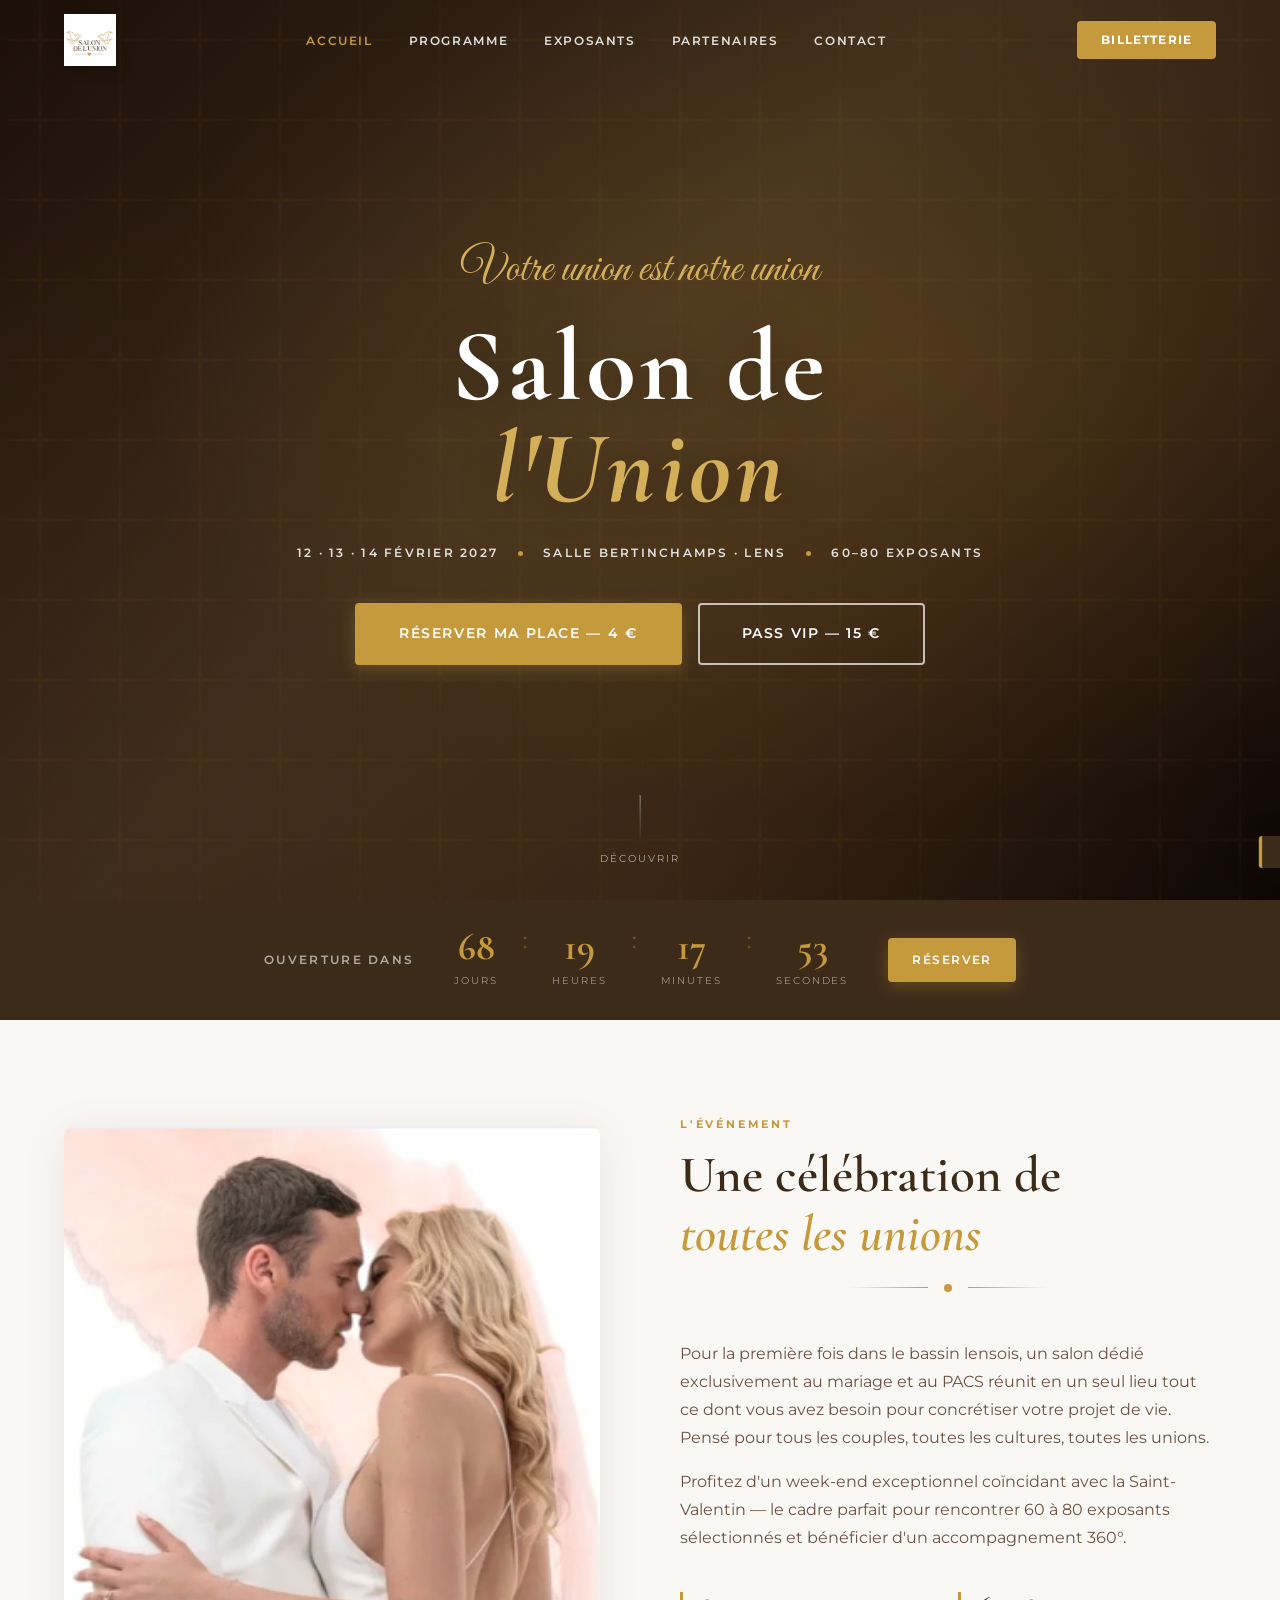
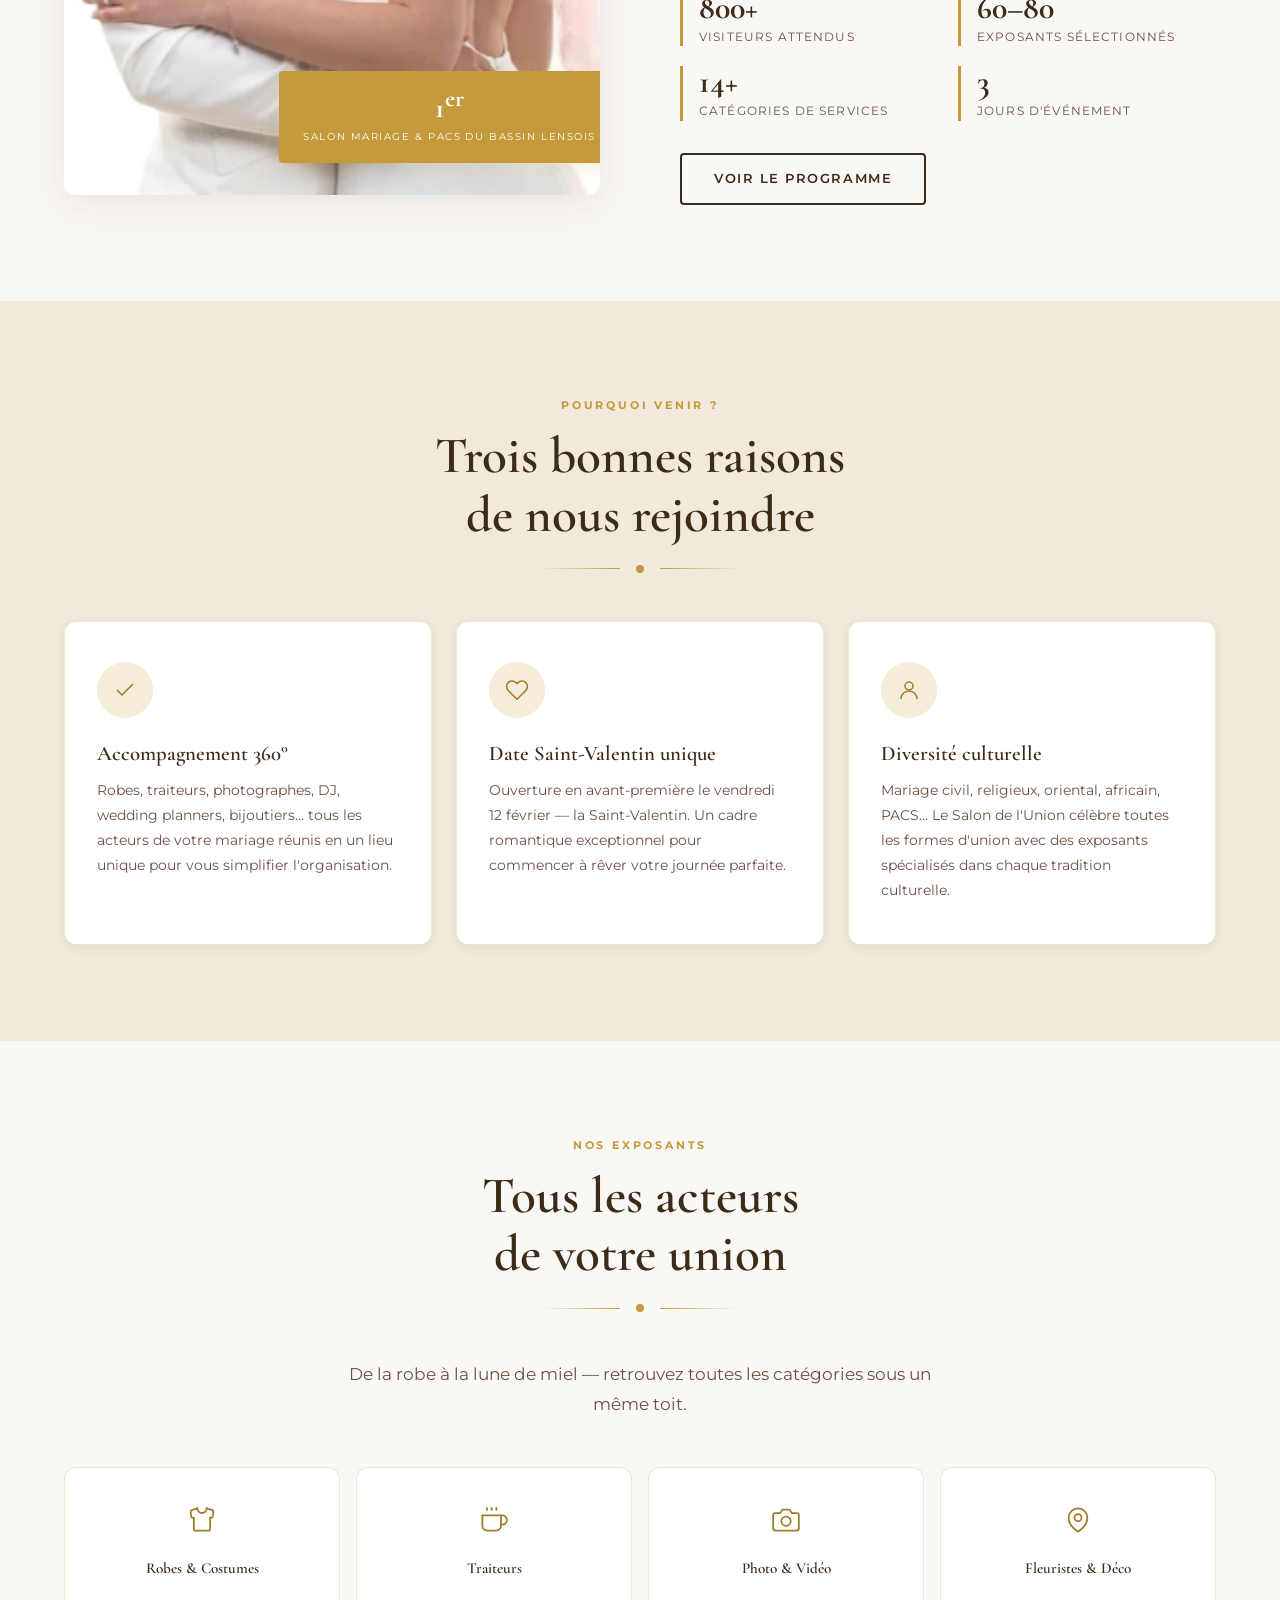
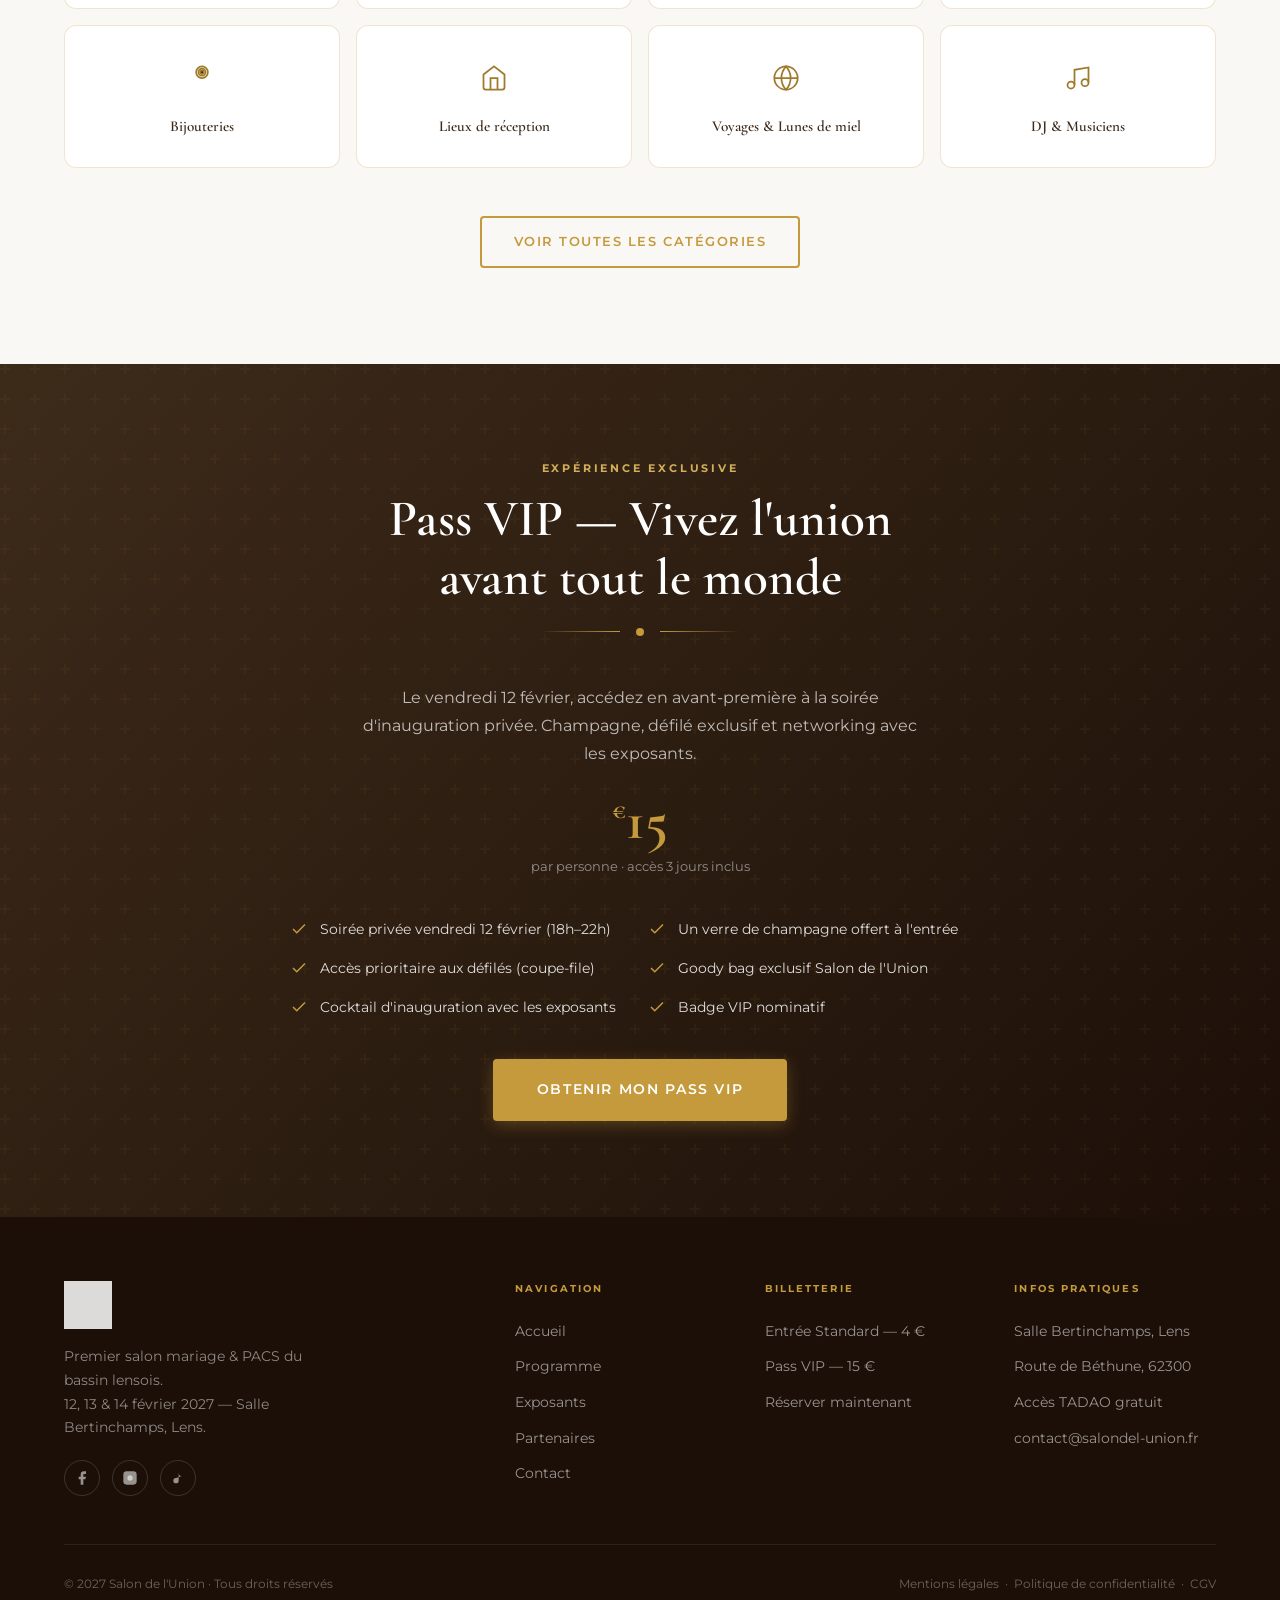
==== commit a10538b1: "Update all dates: 14-15-16 → 12-13-14 février 2027 across entire site https://claude.ai/code/session" ====
--- a/index.html
+++ b/index.html
@@ -3,7 +3,7 @@
 <head>
   <meta charset="UTF-8" />
   <meta name="viewport" content="width=device-width, initial-scale=1.0" />
-  <meta name="description" content="Salon de l'Union — Premier salon mariage & PACS du bassin lensois. 14, 15 et 16 février 2027 à la Salle Bertinchamps, Lens (62)." />
+  <meta name="description" content="Salon de l'Union — Premier salon mariage & PACS du bassin lensois. 12, 13 et 14 février 2027 à la Salle Bertinchamps, Lens (62)." />
   <title>Salon de l'Union — Premier salon mariage & PACS de Lens</title>
   <link rel="stylesheet" href="css/style.css" />
 </head>
@@ -45,7 +45,7 @@
     <span class="hero-eyebrow">Votre union est notre union</span>
     <h1 class="hero-title">Salon de<br /><em>l'Union</em></h1>
     <div class="hero-meta">
-      <span>14 · 15 · 16 Février 2027</span>
+      <span>12 · 13 · 14 Février 2027</span>
       <span class="hero-meta-dot"></span>
       <span>Salle Bertinchamps · Lens</span>
       <span class="hero-meta-dot"></span>
@@ -162,7 +162,7 @@
           <svg viewBox="0 0 24 24" aria-hidden="true"><path d="M20.84 4.61a5.5 5.5 0 0 0-7.78 0L12 5.67l-1.06-1.06a5.5 5.5 0 0 0-7.78 7.78l1.06 1.06L12 21.23l7.78-7.78 1.06-1.06a5.5 5.5 0 0 0 0-7.78z"/></svg>
         </div>
         <h3>Date Saint-Valentin unique</h3>
-        <p>Ouverture en avant-première le vendredi 14 février — la Saint-Valentin. Un cadre romantique exceptionnel pour commencer à rêver votre journée parfaite.</p>
+        <p>Ouverture en avant-première le vendredi 12 février — la Saint-Valentin. Un cadre romantique exceptionnel pour commencer à rêver votre journée parfaite.</p>
       </div>
       <div class="card reveal reveal-delay-2">
         <div class="card-icon">
@@ -231,14 +231,14 @@
     <h2 id="vip-heading" class="section-title reveal reveal-delay-1" style="color:var(--white)">Pass VIP — Vivez l'union<br />avant tout le monde</h2>
     <div class="divider-gold reveal reveal-delay-2"><span></span></div>
     <p class="reveal reveal-delay-2" style="max-width:560px;margin:0 auto;">
-      Le vendredi 14 février, accédez en avant-première à la soirée d'inauguration privée. Champagne, défilé exclusif et networking avec les exposants.
+      Le vendredi 12 février, accédez en avant-première à la soirée d'inauguration privée. Champagne, défilé exclusif et networking avec les exposants.
     </p>
     <div class="vip-price reveal reveal-delay-3"><sup>€</sup>15</div>
     <p style="color:rgba(255,255,255,0.5);font-size:0.8rem;margin-bottom:32px;" class="reveal reveal-delay-3">par personne · accès 3 jours inclus</p>
     <ul class="vip-list reveal reveal-delay-3">
       <li class="vip-item">
         <svg viewBox="0 0 24 24" aria-hidden="true"><polyline points="20 6 9 17 4 12"/></svg>
-        Soirée privée vendredi 14 février (18h–22h)
+        Soirée privée vendredi 12 février (18h–22h)
       </li>
       <li class="vip-item">
         <svg viewBox="0 0 24 24" aria-hidden="true"><polyline points="20 6 9 17 4 12"/></svg>
@@ -273,7 +273,7 @@
         <a href="index.html" class="footer-logo">
           <img src="images/logo.png" alt="Salon de l'Union" style="filter:brightness(0) invert(1);opacity:0.85;height:48px;" />
         </a>
-        <p>Premier salon mariage &amp; PACS du bassin lensois.<br />14, 15 &amp; 16 février 2027 — Salle Bertinchamps, Lens.</p>
+        <p>Premier salon mariage &amp; PACS du bassin lensois.<br />12, 13 &amp; 14 février 2027 — Salle Bertinchamps, Lens.</p>
         <div class="footer-socials">
           <a href="#" class="footer-social" aria-label="Facebook">
             <svg viewBox="0 0 24 24" aria-hidden="true"><path d="M18 2h-3a5 5 0 0 0-5 5v3H7v4h3v8h4v-8h3l1-4h-4V7a1 1 0 0 1 1-1h3z"/></svg>
